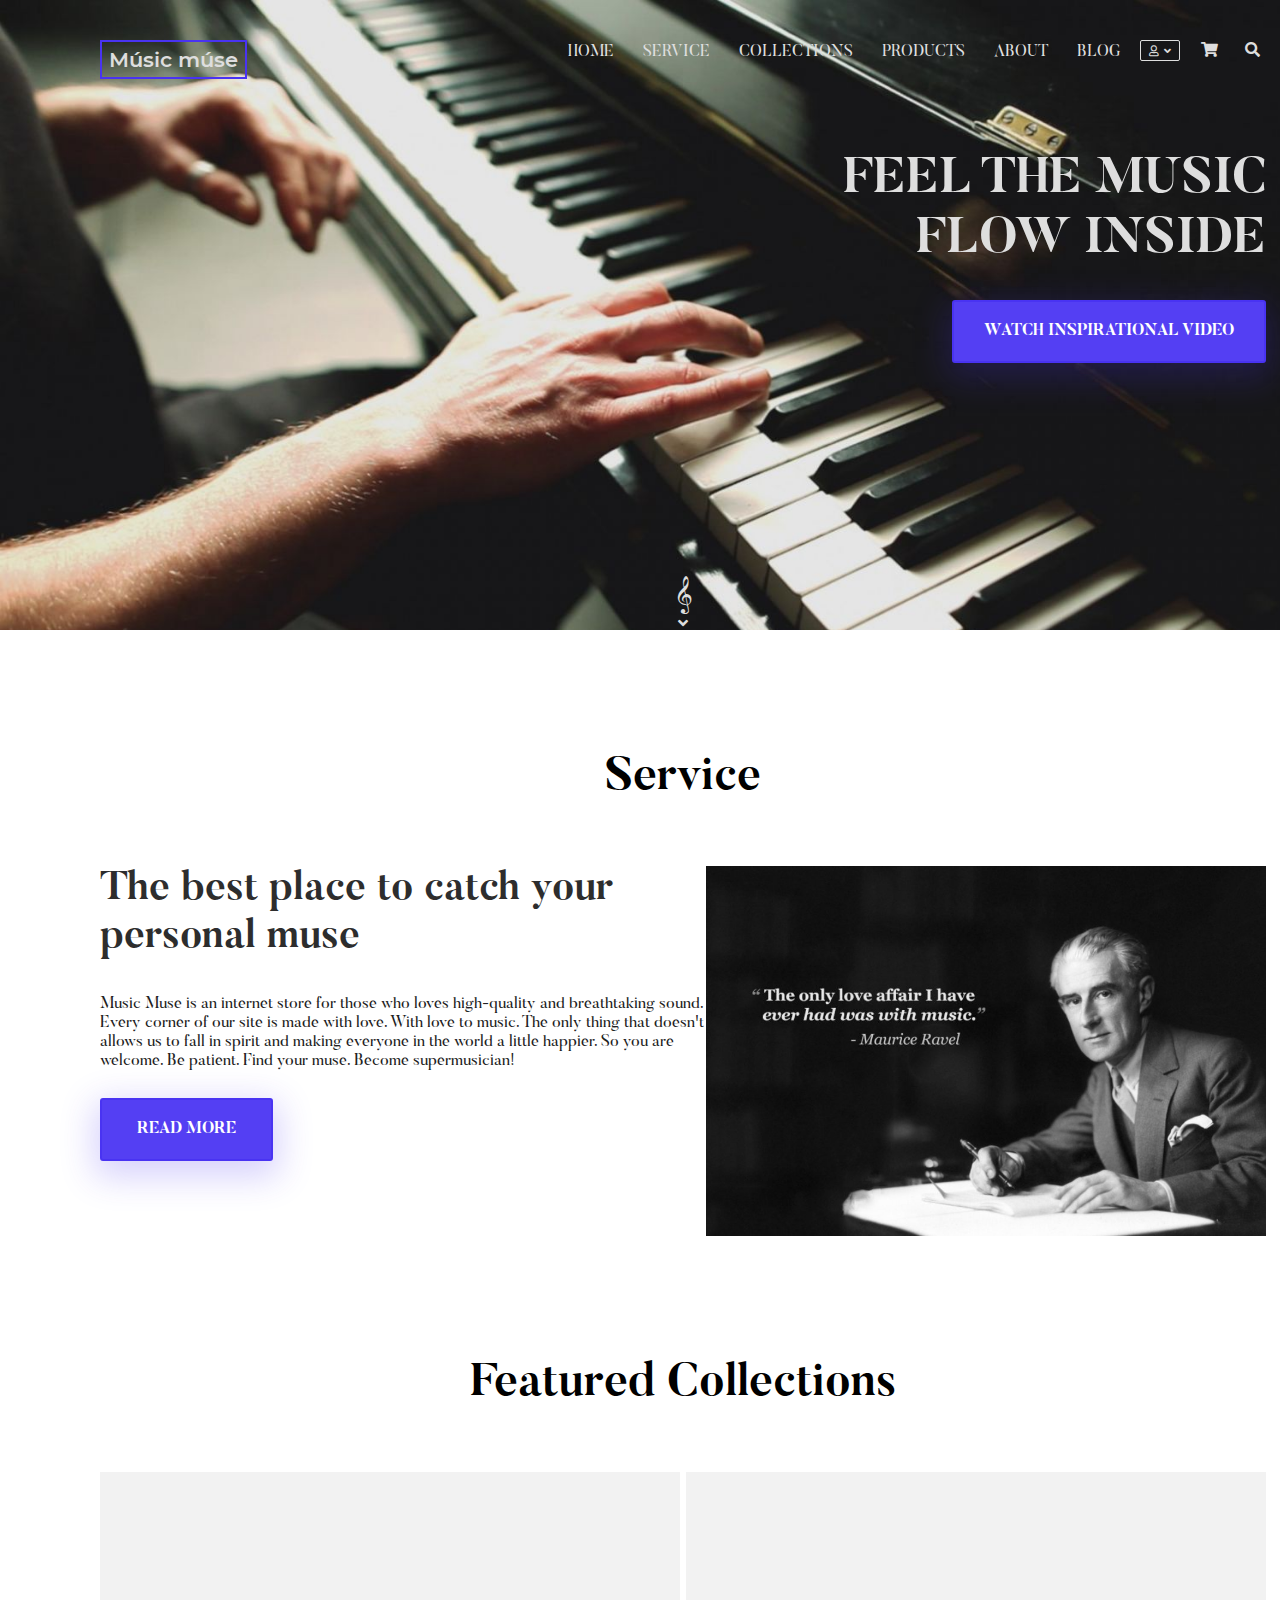
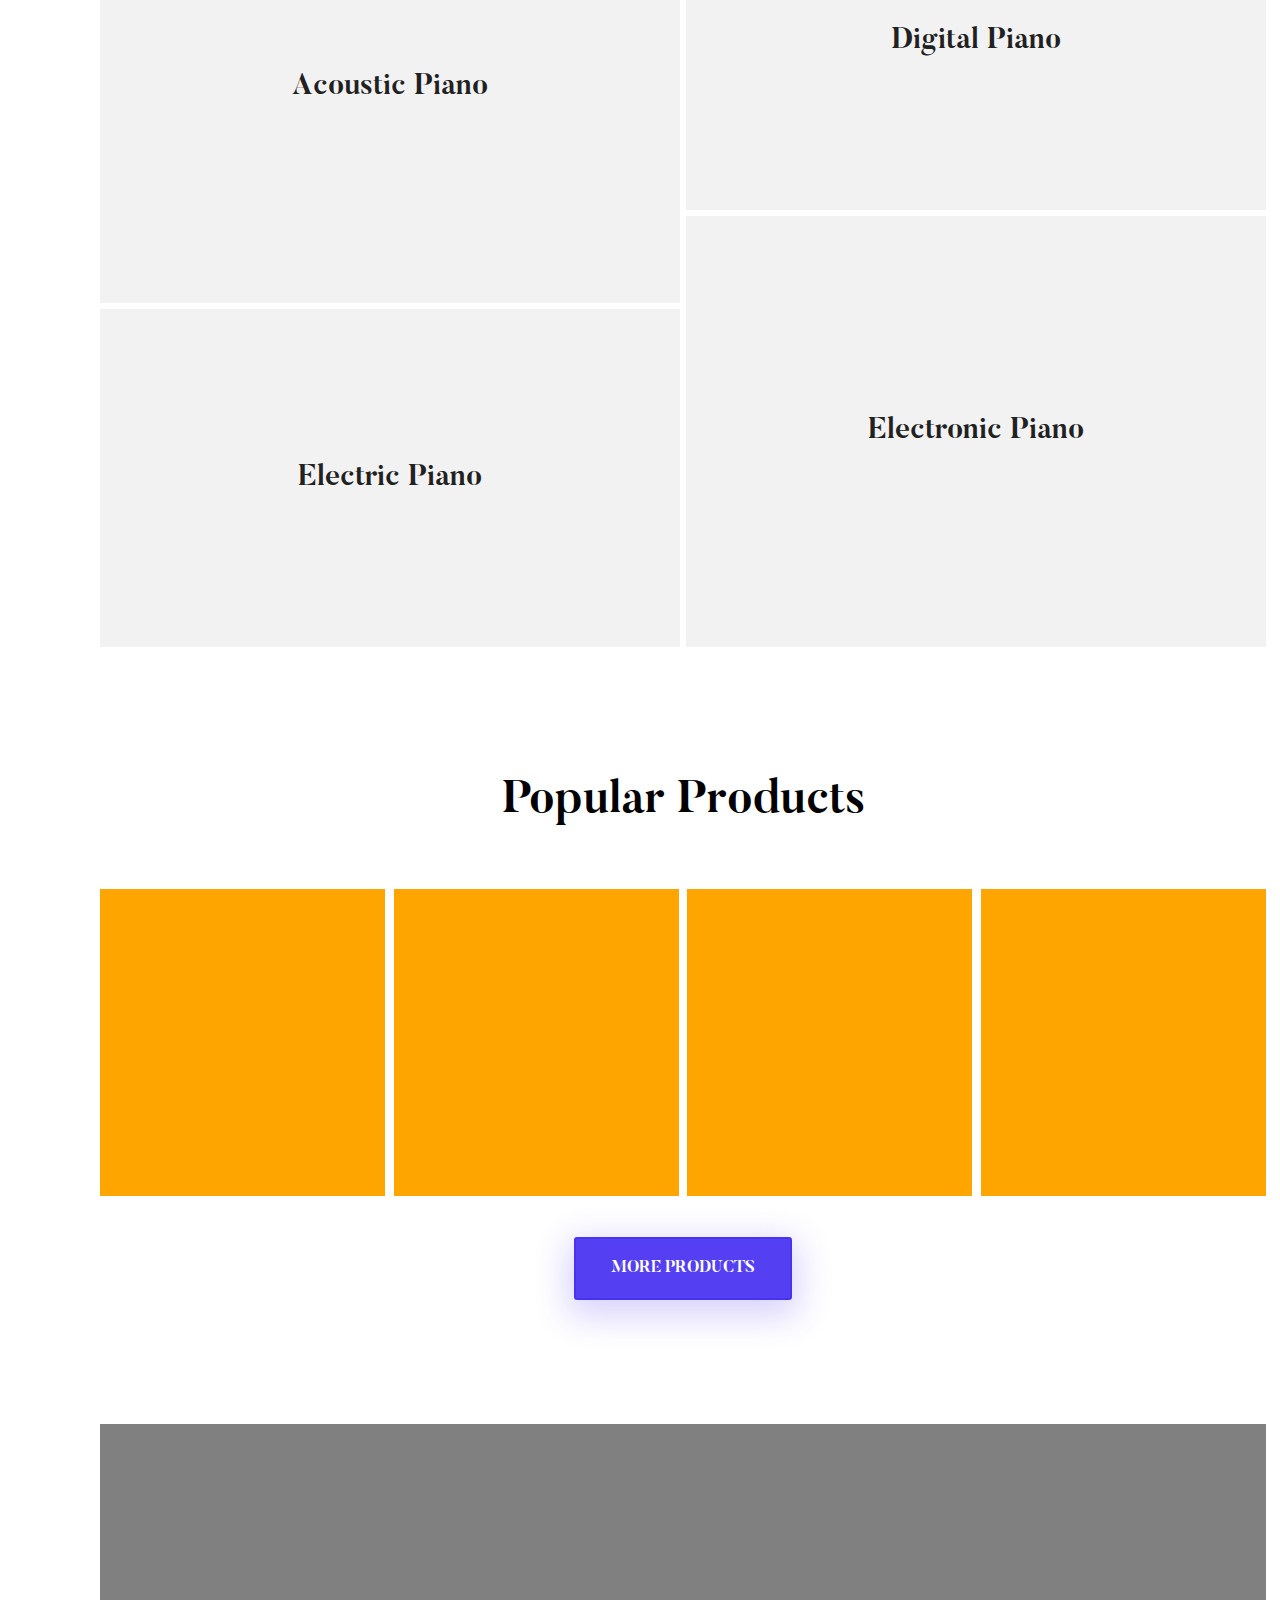
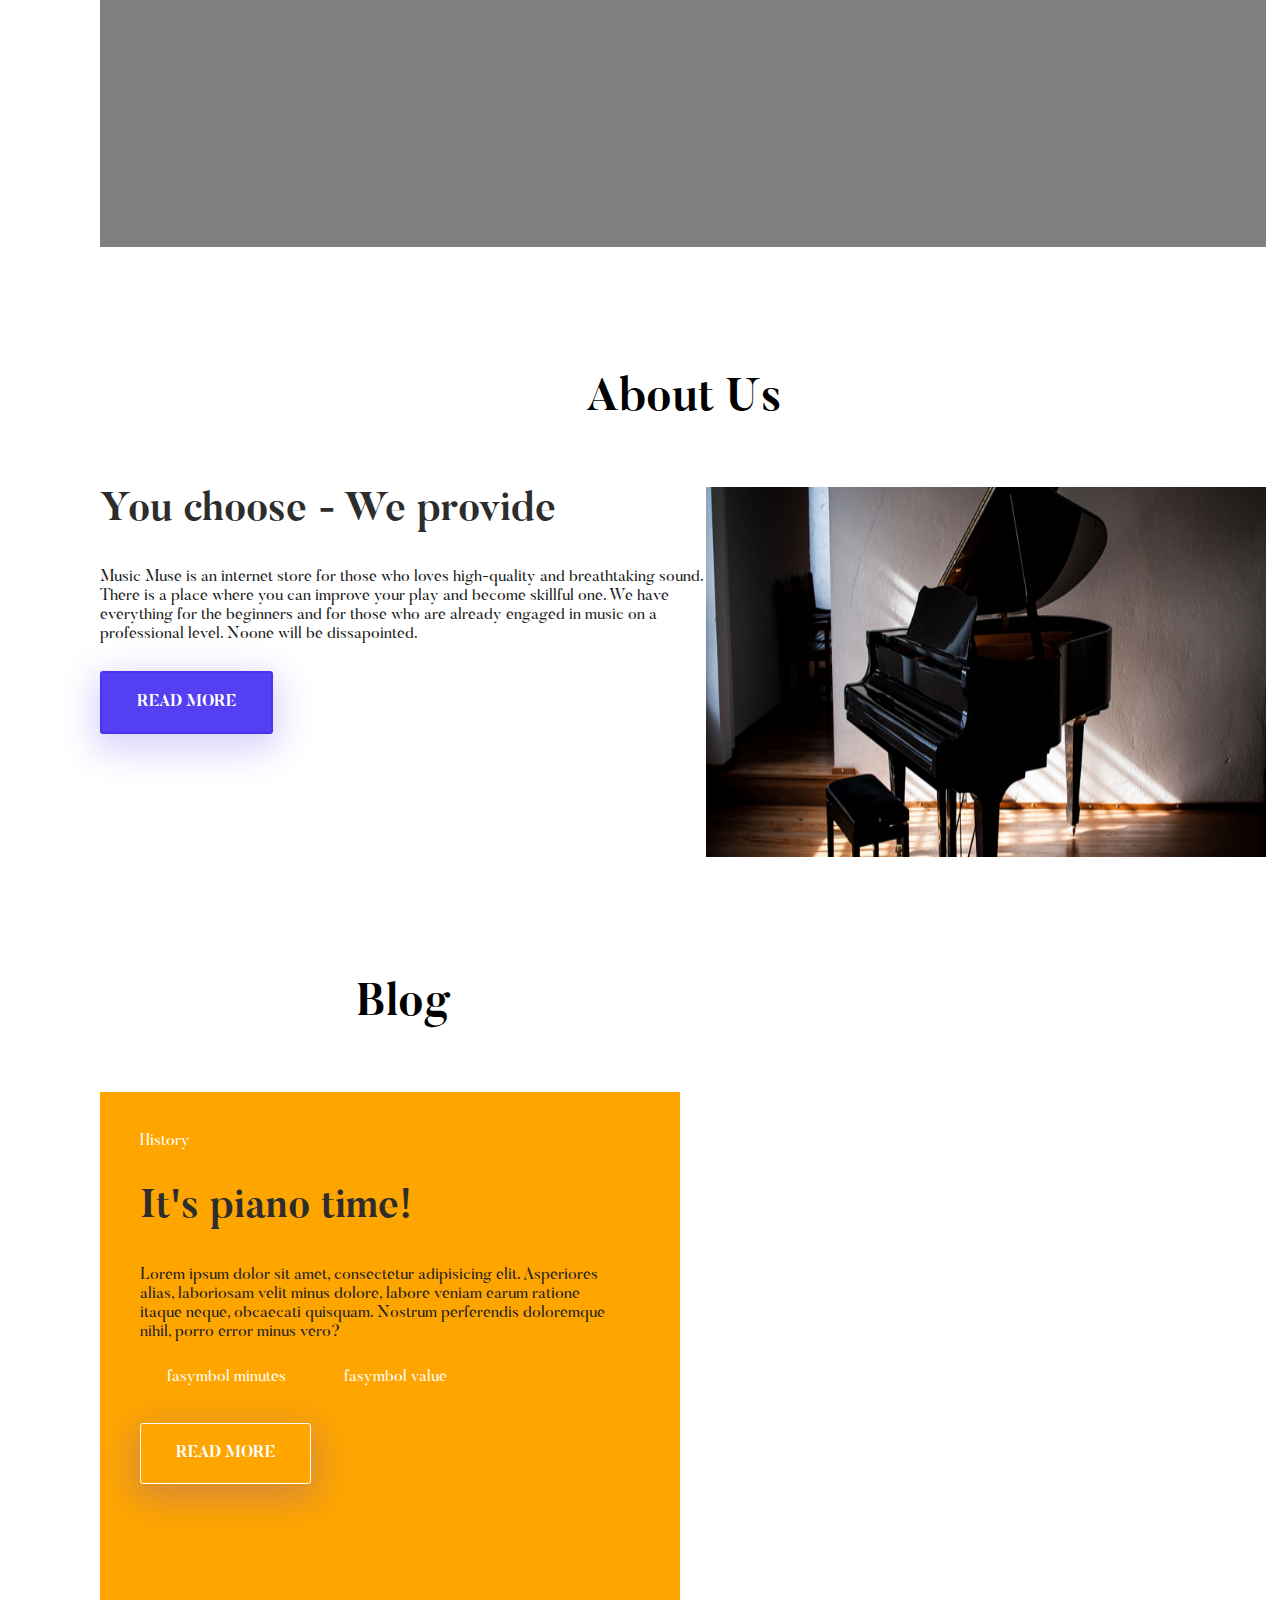
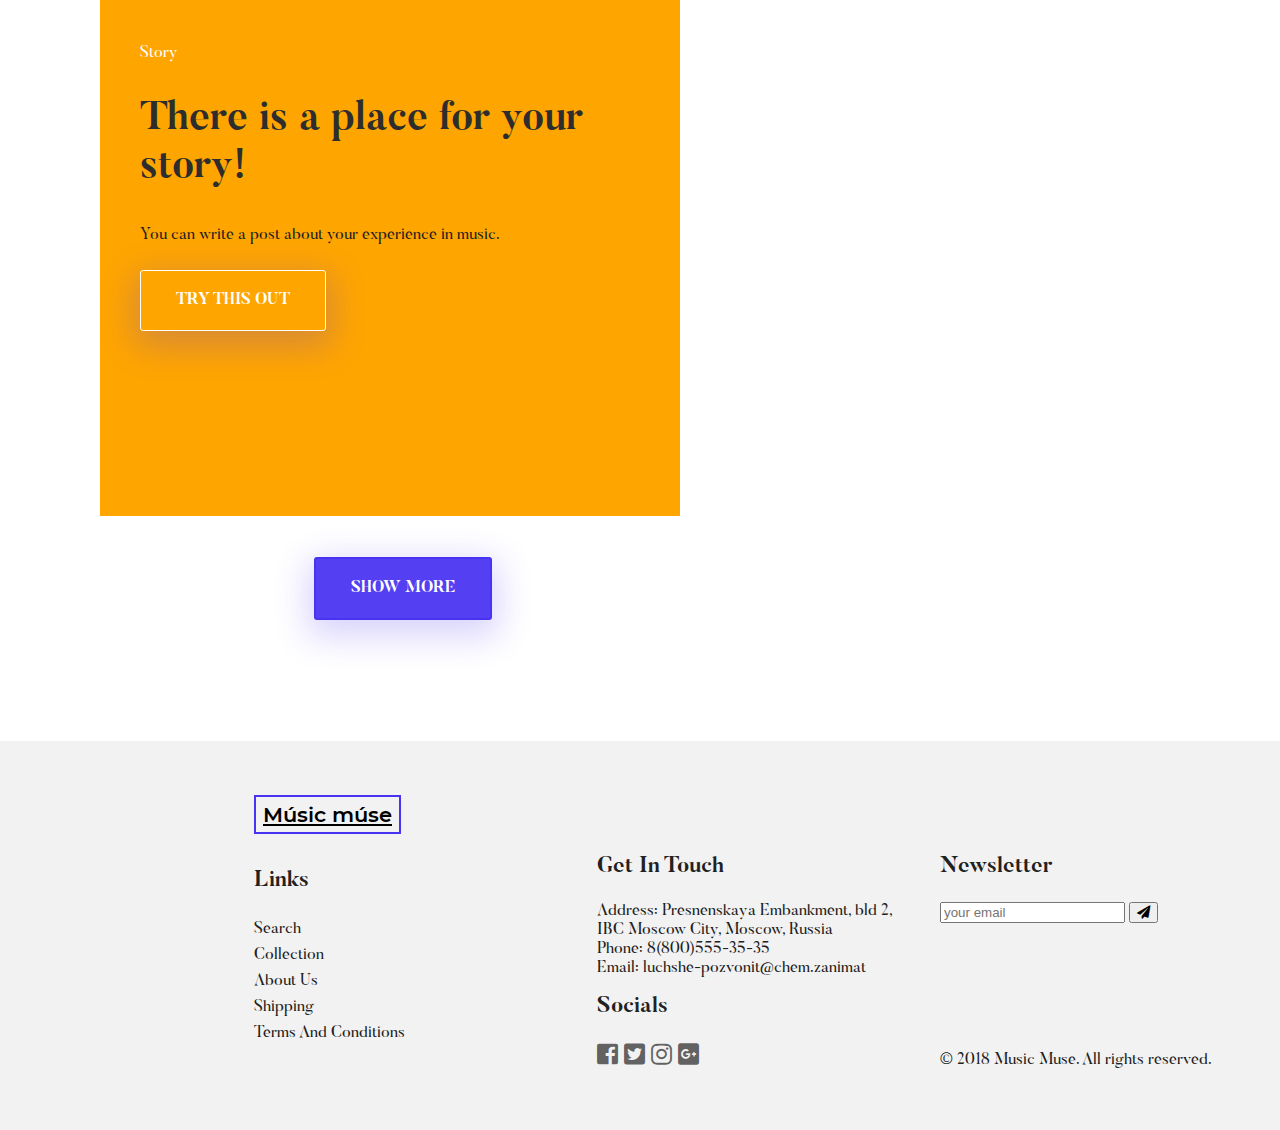
==== index.html @ bb7ff318 "Header styling complete" ====
<!DOCTYPE html>
<html lang="en-us">

<head>
  <meta charset="UTF-8">
  <link href="styles/fontawesome-all.css" rel="stylesheet">
  <link href="styles/style.css" rel="stylesheet">
  <title>Music Muse - The best place to improve your sounds</title>
</head>

<body>
  <div class="container">
    <header class="main-header">
      <div class="main-header__top">
        <a class="logo" href="#">M&#250;sic&nbsp;m&#250;se</a>
        <div class="top-menu">
          <nav class="header-nav">
            <ul class="header-nav-list">
              <li class="header-nav-list__item">
                <a class="item-link" href="#">
                  <span class="header-nav-items_hover">Ho</span><span class="header-nav-items_hover">me</span>
                </a>
              </li>
              <li class="header-nav-list__item">
                <a class="item-link" href="#service">
                  <span class="header-nav-items_hover">Se</span><span>rvi</span><span class="header-nav-items_hover">ce</span>
                </a>
              </li>
              <li class="header-nav-list__item">
                <a class="item-link" href="#featured">
                  <span class="header-nav-items_hover">Co</span><span>llectio</span><span class="header-nav-items_hover">ns</span>
                </a>
              </li>
              <li class="header-nav-list__item">
                <a class="item-link" href="#popular">
                  <span class="header-nav-items_hover">Pr</span><span>oduc</span><span class="header-nav-items_hover">ts</span>
                </a>
              </li>
              <li class="header-nav-list__item">
                <a class="item-link" href="#about">
                  <span class="header-nav-items_hover">Ab</span><span>o</span><span class="header-nav-items_hover">ut</span>
                </a>
              </li>
              <li class="header-nav-list__item">
                <a class="item-link" href="#blog">
                  <span class="header-nav-items_hover">Bl</span><span class="header-nav-items_hover">og</span>
                </a>
              </li>
            </ul>
          </nav>
          <button class="top-menu__account button">
            <i class="far fa-user"></i>
            <i class="fas fa-angle-down"></i>
          </button>
          <button class="top-menu__basket button">
            <i class="fas fa-shopping-cart"></i>
          </button>
          <button class="top-menu__search button">
            <i class="fas fa-search"></i>
          </button>
        </div>
      </div>
      <div class="main-header__slider">
        <!--slide #1-->
        <p class="slider__msg">Feel the music flow inside</p>
        <a class="slider__button" href="#video">Watch inspirational video</a>
<!--
        <img src="pictures/slider1.jpg" alt="" height="" width="">
        <a href="#video"></a>
-->
        <!--slide #2-->
<!--
        <h1>Find personal muse</h1>
        <img src="pictures/slider2.jpg" alt="" height="" width="">
        <a href="#featured"></a>
-->
        <!--slide #3-->
<!--
        <h1>Look through history</h1>
        <img src="pictures/slider3.jpg" alt="" height="" width="">
        <a href="#"></a>
-->
      </div>
      <div class="main-header__bottom">
        <button class="link-to-bottom button">
          <span class="link-to-bottom__clef">&#x1d11e;</span>
          <i class="fas fa-angle-down"></i>
        </button>
      </div>
    </header>
    <main class="content">
      <section id="service">
        <h1 class="sec-title">Service</h1>
        <section class="service__info">
          <img src="pictures/service.jpg" alt="Maurice-Ravel" height="370" width="560">
          <h2 class="sec-title2">The best place to catch your personal muse</h2>
          <p class="sec-text">Music Muse is an internet store for those who loves high-quality and breathtaking sound. Every corner of our site is made with love. With love to music. The only thing that doesn't allows us to fall in spirit and making everyone in the world a little happier. So you are welcome. Be patient. Find your muse. Become supermusician!</p>
          <button class="button-content">Read more</button>
        </section>
      </section>
      <section id="featured">
        <h1 class="sec-title">Featured Collections</h1>
        <section class="featured_big">
          <h2 class="sec-title3">Acoustic Piano</h2>
          <a href="#" class="button-content collection">View gallery</a>
        </section>
        <section class="featured_small">
          <h2 class="sec-title3">Digital Piano</h2>
          <a href="#" class="button-content collection">View gallery</a>
        </section>
        <section class="featured_small">
          <h2 class="sec-title3">Electric Piano</h2>
          <a href="#" class="button-content collection">View gallery</a>
        </section>
        <section class="featured_big">
          <h2 class="sec-title3">Electronic Piano</h2>
          <a href="#" class="button-content collection">View gallery</a>
        </section>
      </section>
      <section id="popular">
        <h1 class="sec-title">Popular Products</h1>
        <section class="popular__product">
          <h2 class="sec-title4">Product name</h2>
          <span class="product__price">$ Price</span>
          <button class="like">
            <i class="far fa-heart"></i>
          </button>
          <button class="shop">
            <i class="fas fa-cart-plus"></i>
          </button>
        </section>
        <section class="popular__product">
          <h2 class="sec-title4">Product name</h2>
          <span class="product__price">$ Price</span>
          <button class="like">
            <i class="far fa-heart"></i>
          </button>
          <button class="shop">
            <i class="fas fa-cart-plus"></i>
          </button>
        </section>
        <section class="popular__product">
          <h2 class="sec-title4">Product name</h2>
          <span class="product__price">$ Price</span>
          <button class="like">
            <i class="far fa-heart"></i>
          </button>
          <button class="shop">
            <i class="fas fa-cart-plus"></i>
          </button>
        </section>
        <section class="popular__product">
          <h2 class="sec-title4">Product name</h2>
          <span class="product__price">$ Price</span>
          <button class="like">
            <i class="far fa-heart"></i>
          </button>
          <button class="shop">
            <i class="fas fa-cart-plus"></i>
          </button>
        </section>
        <button class="button-content button_center">More products</button>
      </section>
      <video id="video"></video>
      <section id="about">
        <h1 class="sec-title">About Us</h1>
        <article class="about__info">
          <img src="pictures/about.jpg" alt="piano" height="370" width="560">
          <h2 class="sec-title2">You choose - We provide</h2>
          <p class="sec-text">Music Muse is an internet store for those who loves high-quality and breathtaking sound. There is a place where you can improve your play and become skillful one. We have everything for the beginners and for those who are already engaged in music on a professional level. Noone will be dissapointed.</p>
          <button class="button-content">Read more</button>
        </article>
      </section>
      <section id="blog">
        <h1 class="sec-title">Blog</h1>
        <article class="blog__post">
          <header class="post__header">
            <span class="post-type">History</span>
          </header>
          <h2 class="sec-title2">It's piano time!</h2>
          <p class="sec-text">Lorem ipsum dolor sit amet, consectetur adipisicing elit. Asperiores alias, laboriosam velit minus dolore, labore veniam earum ratione itaque neque, obcaecati quisquam. Nostrum perferendis doloremque nihil, porro error minus vero?</p>
          <footer class="post__footer">
            <span class="time">FAsymbol minutes</span>
            <span class="comments">FAsymbol value</span>
            <button class="button-content button_post">Read more</button>
          </footer>
        </article>
        <article class="blog__post">
          <header class="post__header">
            <span class="post-type">Story</span>
          </header>
          <h2 class="sec-title2">There is a place for your story!</h2>
          <p class="sec-text">You can write a post about your experience in music.</p>
          <footer class="post__footer">
            <button class="button-content button_post">Try this out</button>
          </footer>
        </article>
        <a href="#" class="button-content button_center">Show more</a>
      </section>
    </main>
    <footer class="footer">
      <div class="footer__col1">

        <div class="logo">
          <a href="#">M&#250;sic m&#250;se</a>
        </div>
        <section class="footer__nav">
          <h3 class="sec-title4">Links</h3>
	        <nav class="nav">
	          <ul>
	            <li><a href="#">Search</a></li>
	            <li><a href="#">Collection</a></li>
	            <li><a href="#">About Us</a></li>
	            <li><a href="#">Shipping</a></li>
	            <li><a href="#">Terms and Conditions</a></li>
	          </ul>
	        </nav>
        </section>
      </div>
      <div class="footer__col2">
        <section class="contact-info">
          <h3 class="sec-title4">Get in touch</h3>
          <ul>
              <li>Address: Presnenskaya Embankment, bld 2, IBC Moscow City, Moscow, Russia</li>
              <li>Phone: 8(800)555-35-35</li>
              <li>Email: <a href="mailto:example@gmail.ru">luchshe-pozvonit@chem.zanimat</a></li>
          </ul>
        </section>
        <section class="socials">
          <h3 class="sec-title4">Socials</h3>
          <i class="fab fa-facebook-square"></i>
          <i class="fab fa-twitter-square"></i>
          <i class="fab fa-instagram"></i>
          <i class="fab fa-google-plus-square"></i>
        </section>
      </div>
      <div class="footer__col3">
        <section class="subscription">
          <h3 class="sec-title4">Newsletter</h3>
          <div class="subscription__form">
            <form action="post">
              <input type="email" placeholder="your email" required>
              <button type="submit"><i class="fas fa-paper-plane"></i></button>
            </form>
          </div>
        </section>
        <div class="copyright">
          <p>&copy; 2018 Music Muse. All rights reserved.</p>
        </div>
      </div>
      <div class="button-nav">
        <i class="fas fa-angle-up"></i>
        <span class="button-nav__clef">&#x1d11e;</span>
      </div>
    </footer>
  </div>
</body>

</html>
---- styles/style.css ----
@font-face {
  font-family: "Montserrat";
  src: url("../fonts/Montserrat-SemiBold.ttf");
}
@font-face {
  font-family: "Butler-Regular";
  src: url("../fonts/Butler_Regular.otf");
}
@font-face {
  font-family: "Butler-Bold";
  font-weight: bold;
  src: url("../fonts/Butler_Bold.otf");
}
body {
  margin: 0;
}
.container {
  width: 1366px;
  margin: 0 auto;
}
.logo {
  display: inline-block;
  padding: 5px 7px;
  font: 21px "Montserrat", sans-serif;
  text-decoration: none;
  color: #dedede;
  border: 2px solid #4933f2;
}
.button {
  border: none;
  background: none;
  outline: none;
  cursor: pointer;
}
.main-header__top {
  position: absolute;
  z-index: 2;
  display: flex;
  justify-content: space-between;
  align-items: flex-start;
  width: 1166px;
  padding: 40px 100px 0;
}
.main-header__slider {
  position: relative;
  z-index: 1;
  top: 0px;
  width: 1366px;
  height: 630px;
  text-align: center;
  background: #000000 url(../pictures/slider1.jpg) no-repeat center 0 / cover;
}
.main-header__bottom {
  position: absolute;
  z-index: 2;
  top: 577px;
  width: 1366px;
}
.top-menu {
  display: flex;
  justify-content: center;
  align-items: flex-start;
  margin-top: 25px 100px 0 0;
}
.top-menu__account {
  display: flex;
  flex-direction: row;
  justify-content: space-between;
  align-items: center;
  width: 40px;
  margin-left: 19px;
  padding: 4px 8px;
  border: 1px solid #dedede;
  -ms-border-radius: 2px;
  -moz-border-radius: 2px;
  -o-border-radius: 2px;
  -webkit-border-radius: 2px;
  border-radius: 2px;
}
.top-menu__account i:first-child {
  font-size: 11px;
  color: #dedede;
}
.top-menu__account i:last-child {
  font-size: 11px;
  color: #dedede;
}
.top-menu__basket,
.top-menu__search {
  margin-left: 15px;
  font-size: 15px;
  color: #dedede;
}
.header-nav-list {
  display: flex;
  justify-content: flex-start;
  align-items: flex-start;
  margin: 2px 0 0 0;
  padding-left: 0;
}
.header-nav-list__item {
  padding-left: 29px;
  list-style-type: none;
}
.item-link {
  font: 16px "Butler-Regular", serif;
  color: #dedede;
  text-transform: uppercase;
  text-decoration: none;
}
.item-link:hover .header-nav-items_hover:first-child {
  border-top: 2px solid #4933f2;
}
.item-link:hover .header-nav-items_hover:last-child {
  border-bottom: 2px solid #4933f2;
}
.slider__msg {
  position: absolute;
  top: 150px;
  right: 100px;
  width: 477px;
  margin: 0;
  font-family: "Butler-Bold", serif;
  font-size: 50px;
  color: #dedede;
  text-transform: uppercase;
  text-align: right;
}
.slider__button {
  position: absolute;
  top: 300px;
  right: 100px;
  z-index: 2;
  padding: 20px 30px;
  font: 16px "Butler-Bold", serif;
  color: #dedede;
  text-transform: uppercase;
  text-decoration: none;
  color: #ffffff;
  background-color: #543ff3;
  border: 2px solid #4933f2;
  -ms-border-radius: 3px;
  -moz-border-radius: 3px;
  -o-border-radius: 3px;
  -webkit-border-radius: 3px;
  border-radius: 3px;
  -ms-box-shadow: 0px 10px 34px 6px rgba(73, 51, 242, 0.22);
  -moz-box-shadow: 0px 10px 34px 6px rgba(73, 51, 242, 0.22);
  -o-box-shadow: 0px 10px 34px 6px rgba(73, 51, 242, 0.22);
  -webkit-box-shadow: 0px 10px 34px 6px rgba(73, 51, 242, 0.22);
  box-shadow: 0px 10px 34px 6px rgba(73, 51, 242, 0.22);
}
.link-to-bottom {
  display: flex;
  flex-direction: column;
  align-items: center;
  width: 35px;
  margin: 0 auto;
  color: #dedede;
}
.link-to-bottom__clef {
  margin-bottom: 5px;
  font-size: 32px;
  line-height: 1;
}
.link-to-bottom i {
  font-size: 16px;
}
.content {
  width: 1166px;
  margin: 0 auto;
}
.sec-title {
  width: 100%;
  font-family: "Butler-Bold", serif;
  font-size: 46px;
  color: #000000;
  text-transform: capitalize;
  text-align: center;
  clear: both;
  margin: 121px 0 60px;
}
.sec-title2 {
  width: 100%;
  font-family: "Butler-Bold", serif;
  font-size: 40px;
  color: #2d2d2d;
  text-align: left;
}
.sec-title3 {
  font-family: "Butler-Bold", serif;
  font-size: 29px;
  color: #212121;
  text-transform: capitalize;
}
.sec-title4 {
  font-family: "Butler-Bold", serif;
  font-size: 22px;
  color: #212121;
  text-transform: none;
}
.sec-text {
  font-family: "Butler-Regular", serif;
  font-size: 16px;
  color: #212121;
  text-transform: none;
}
.service__info {
  width: 100%;
}
.service__info img {
  float: right;
}
.button-content {
  display: inline-block;
  cursor: pointer;
  background-color: #543ff3;
  border: 2px solid #4933f2;
  -ms-border-radius: 3px;
  -moz-border-radius: 3px;
  -o-border-radius: 3px;
  -webkit-border-radius: 3px;
  border-radius: 3px;
  -ms-box-shadow: 0px 10px 34px 6px rgba(73, 51, 242, 0.22);
  -moz-box-shadow: 0px 10px 34px 6px rgba(73, 51, 242, 0.22);
  -o-box-shadow: 0px 10px 34px 6px rgba(73, 51, 242, 0.22);
  -webkit-box-shadow: 0px 10px 34px 6px rgba(73, 51, 242, 0.22);
  box-shadow: 0px 10px 34px 6px rgba(73, 51, 242, 0.22);
  font-family: "Butler-Bold", serif;
  font-size: 16px;
  color: #ffffff;
  text-transform: uppercase;
  text-decoration: none;
  padding: 20px 35px;
  margin: 11px 0 68px;
}
#featured {
  clear: both;
  display: flex;
  justify-content: space-between;
  align-items: flex-start;
  flex-wrap: wrap;
  align-content: flex-start;
}
.featured_big {
  display: flex;
  flex-direction: column;
  justify-content: center;
  align-items: center;
  width: 580px;
  height: 431px;
  background-color: #f2f2f2;
  margin-bottom: 6px;
}
.featured_big:hover {
  justify-content: flex-start;
  align-items: flex-start;
}
.featured_big:hover .sec-title3 {
  margin: 162px 0 20px 62px;
}
.featured_big:hover .collection {
  display: block;
  margin-left: 62px;
}
.featured_big:last-child {
  margin-top: -93px;
}
.featured_small {
  display: flex;
  flex-direction: column;
  justify-content: center;
  align-items: center;
  width: 580px;
  height: 338px;
  background-color: #f2f2f2;
  margin-bottom: 6px;
}
.featured_small:hover {
  justify-content: flex-start;
  align-items: flex-start;
}
.featured_small:hover .sec-title3 {
  margin: 111px 0 20px 62px;
}
.featured_small:hover .collection {
  display: block;
  margin-left: 62px;
}
.collection {
  background-color: #ffffff;
  color: #000000;
  border-color: #ffffff;
  padding: 20px 30px;
  display: none;
}
#popular {
  display: flex;
  justify-content: space-between;
  align-items: flex-start;
  flex-wrap: wrap;
  align-content: flex-start;
}
.popular__product {
  display: flex;
  justify-content: flex-start;
  flex-wrap: wrap;
  align-content: flex-start;
  width: 255px;
  height: 211px;
  padding: 96px 0 0 30px;
  background-color: orange;
}
.popular__product .sec-title4 {
  display: none;
}
.popular__product:hover {
  -ms-box-shadow: 0px 10px 16px 0px rgba(0, 0, 0, 0.1);
  -moz-box-shadow: 0px 10px 16px 0px rgba(0, 0, 0, 0.1);
  -o-box-shadow: 0px 10px 16px 0px rgba(0, 0, 0, 0.1);
  -webkit-box-shadow: 0px 10px 16px 0px rgba(0, 0, 0, 0.1);
  box-shadow: 0px 10px 16px 0px rgba(0, 0, 0, 0.1);
  background-color: #ffffff;
}
.popular__product:hover .sec-title4,
.popular__product:hover .product__price,
.popular__product:hover .like,
.popular__product:hover .shop {
  display: inline-block;
}
.product__price {
  display: none;
  width: 100%;
  font-family: "Butler-Regular", serif;
  font-size: 22px;
  color: rgba(33, 33, 33, 0.8);
}
.like,
.shop {
  display: none;
  padding: 8px 20px;
  border: 1px solid rgba(0, 0, 0, 0.6);
  cursor: pointer;
  font-size: 16px;
  color: rgba(0, 0, 0, 0.6);
  background-color: #ffffff;
}
.like {
  -ms-border-top-left-radius: 3px;
  -moz-border-top-left-radius: 3px;
  -o-border-top-left-radius: 3px;
  -webkit-border-top-left-radius: 3px;
  border-top-left-radius: 3px;
  -ms-border-bottom-left-radius: 3px;
  -moz-border-bottom-left-radius: 3px;
  -o-border-bottom-left-radius: 3px;
  -webkit-border-bottom-left-radius: 3px;
  border-bottom-left-radius: 3px;
}
.shop {
  -ms-border-top-right-radius: 3px;
  -moz-border-top-right-radius: 3px;
  -o-border-top-right-radius: 3px;
  -webkit-border-top-right-radius: 3px;
  border-top-right-radius: 3px;
  -ms-border-bottom-right-radius: 3px;
  -moz-border-bottom-right-radius: 3px;
  -o-border-bottom-right-radius: 3px;
  -webkit-border-bottom-right-radius: 3px;
  border-bottom-right-radius: 3px;
}
.button_center {
  margin: 41px auto 0;
}
#video {
  width: 100%;
  height: 423px;
  background-color: gray;
  margin-top: 124px;
}
.about__info img {
  float: right;
}
.about__info button {
  margin-bottom: 122px;
}
#blog {
  display: flex;
  justify-content: space-between;
  flex-wrap: wrap;
  align-content: flex-start;
}
.blog__post {
  width: 480px;
  height: 512px;
  padding: 0 60px 0 40px;
  background-color: orange;
}
.post-type {
  display: inline-block;
  font-family: "Butler-Regular", serif;
  font-size: 16px;
  color: #ffffff;
  text-transform: none;
  margin-top: 40px;
}
.post__footer {
  margin-top: 25px;
}
.time,
.comments {
  display: inline-block;
  font-family: "Butler-Regular", serif;
  font-size: 16px;
  color: #ffffff;
  text-transform: lowercase;
  margin: 0 27px 25px;
}
.button_post {
  display: block;
  border: 1px solid #ffffff;
  background: none;
}
.footer {
  display: flex;
  justify-content: space-between;
  align-items: flex-start;
  margin-top: 121px;
  padding: 47px 60px 0 254px;
  background-color: #f2f2f2;
}
.footer .sec-title4 {
  text-transform: capitalize;
  margin-top: 0;
}
.footer__col1,
.footer__col2,
.footer__col3 {
  width: 300px;
  margin-bottom: 60px;
}
.footer__col2,
.footer__col3 {
  margin-top: 66px;
}
.footer .nav ul {
  padding-left: 0;
}
.footer .nav ul li {
  list-style-type: none;
}
.footer .nav ul li a {
  font-family: "Butler-Regular", serif;
  font-size: 16px;
  color: #212121;
  line-height: 1.625;
  text-transform: capitalize;
  text-decoration: none;
}
.footer .logo {
  margin: 7px 0 34px 0;
}
.footer .logo a {
  color: #000000;
}
.footer .contact-info ul {
  padding-left: 0;
}
.footer .contact-info ul li {
  list-style-type: none;
  font-family: "Butler-Regular", serif;
  font-size: 16px;
  color: #212121;
  text-transform: none;
}
.footer .contact-info ul li a {
  font-family: "Butler-Regular", serif;
  font-size: 16px;
  color: #212121;
  text-transform: none;
  text-decoration: none;
}
.footer .socials {
  font-size: 24px;
  color: rgba(0, 0, 0, 0.6);
}
.footer .subscription__form {
  margin-bottom: 128px;
}
.footer .copyright {
  font-family: "Butler-Regular", serif;
  font-size: 16px;
  color: #212121;
  text-transform: none;
}
.footer .copyright p {
  margin: 0;
}
.footer .button-nav {
  margin: 0;
  align-self: center;
  color: rgba(33, 33, 33, 0.6);
}
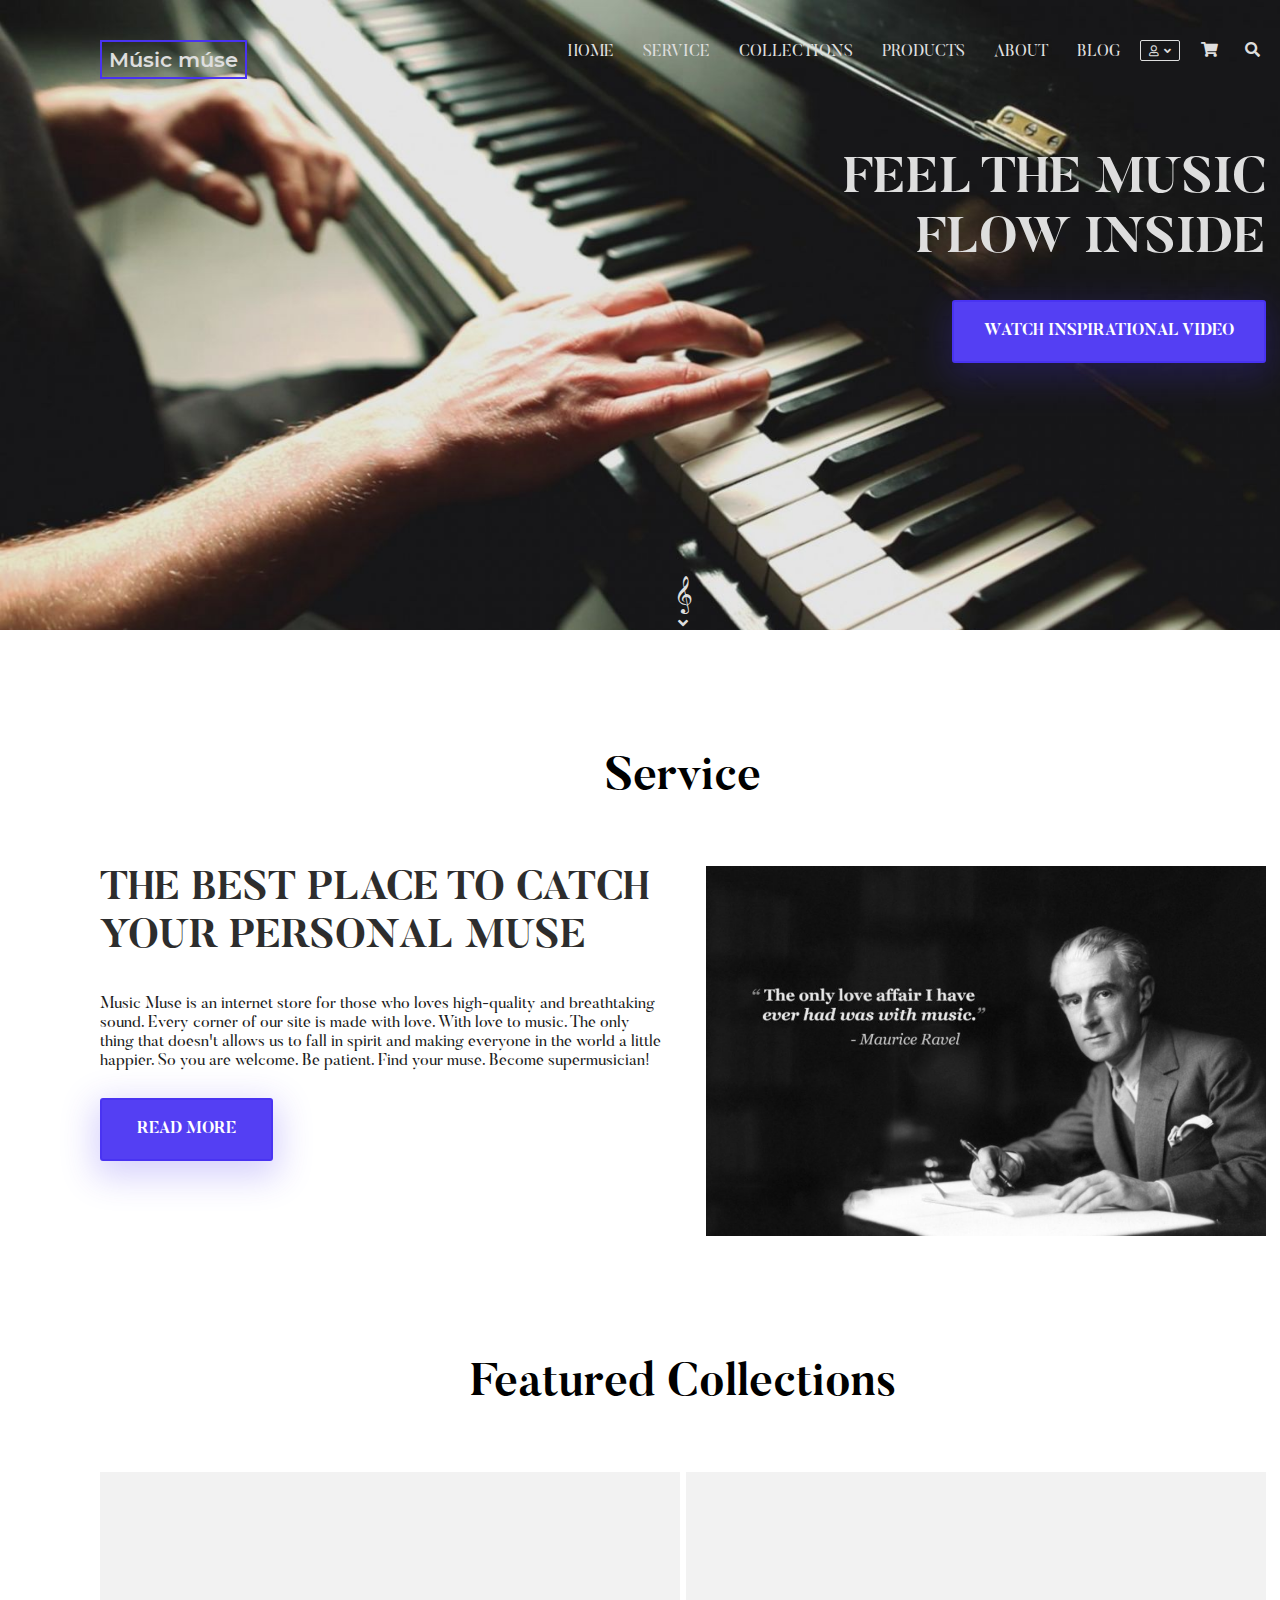
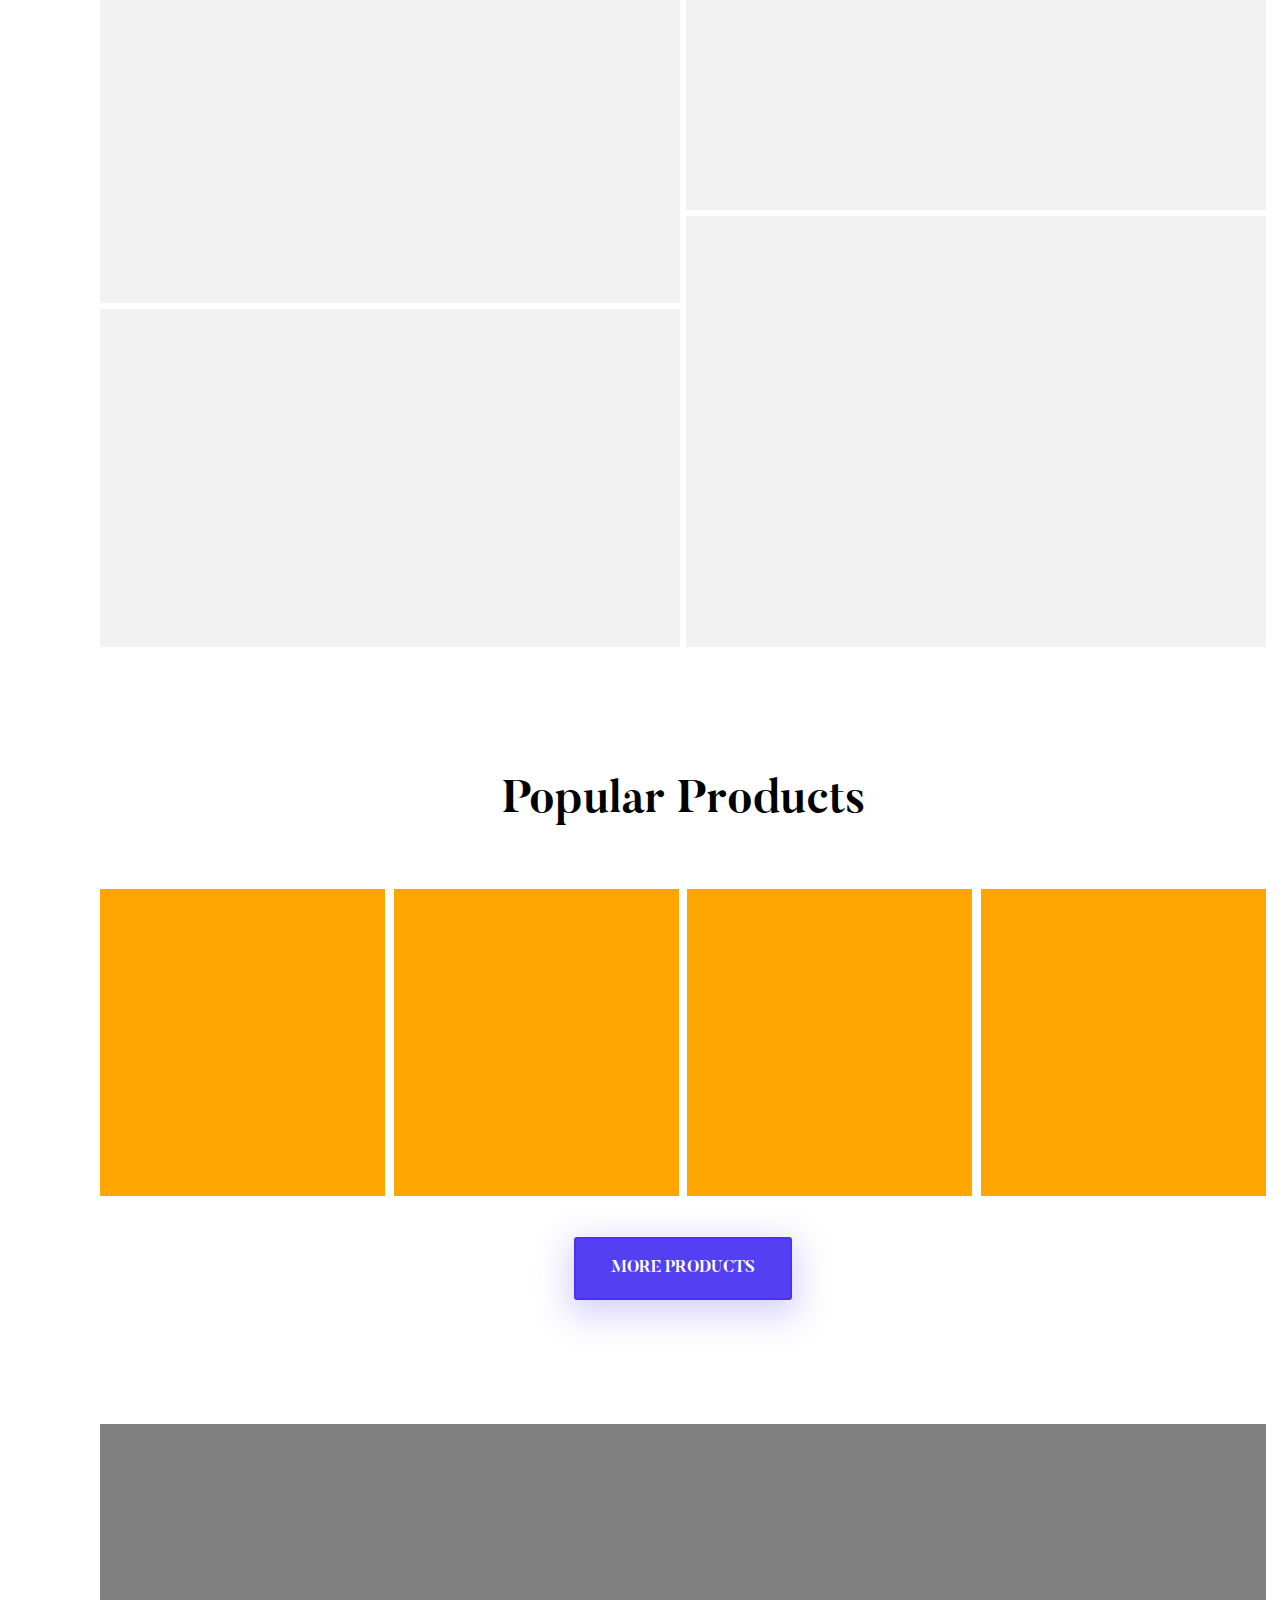
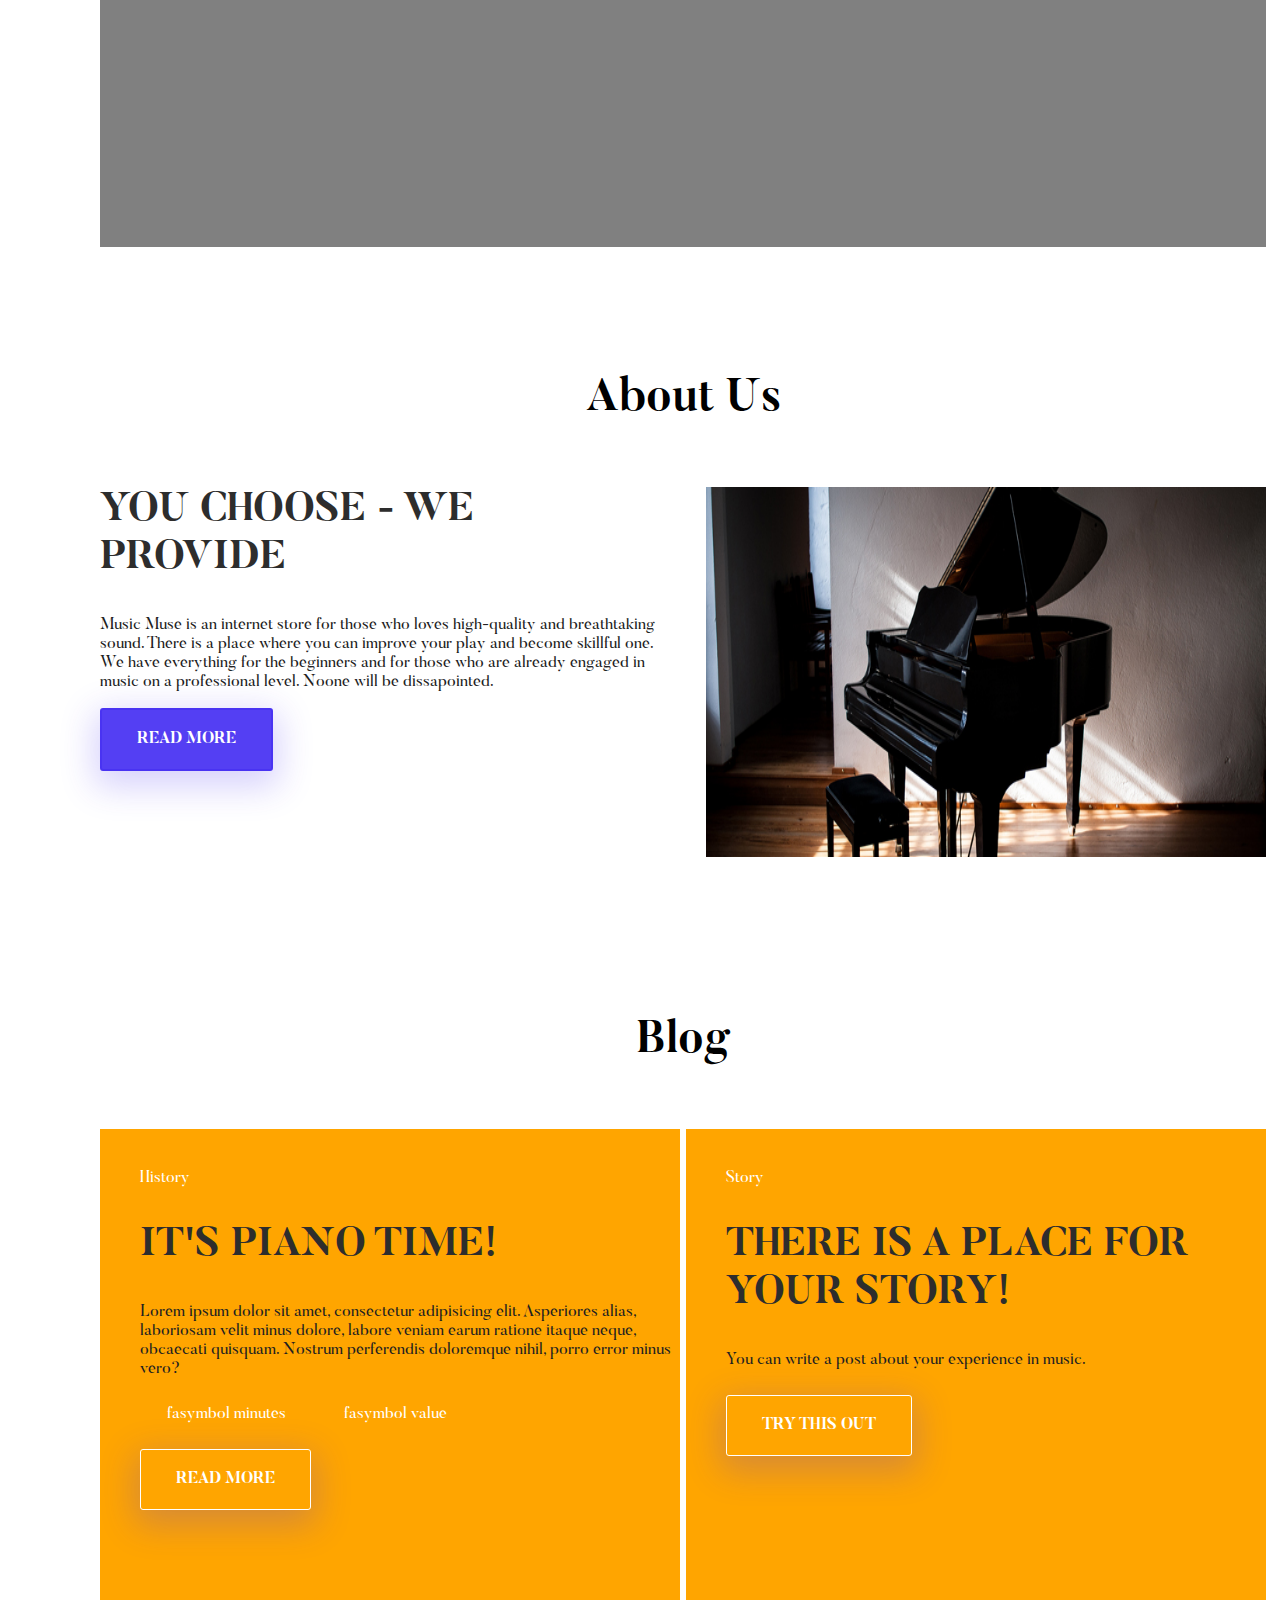
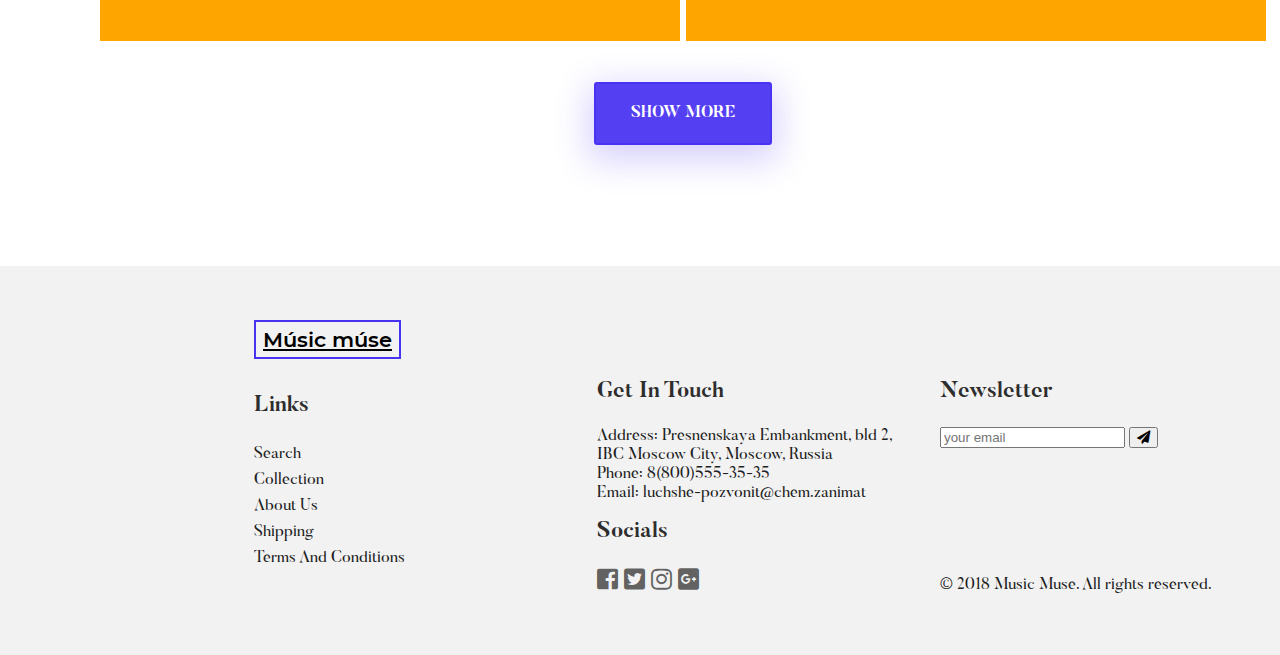
==== commit 43304ff4: "Started styling main content" ====
--- a/index.html
+++ b/index.html
@@ -91,30 +91,30 @@
     <main class="content">
       <section id="service">
         <h1 class="sec-title">Service</h1>
-        <section class="service__info">
-          <img src="pictures/service.jpg" alt="Maurice-Ravel" height="370" width="560">
+        <section class="service">
+          <img class ="sec-pic" src="pictures/service.jpg" alt="Maurice-Ravel" height="370" width="560">
           <h2 class="sec-title2">The best place to catch your personal muse</h2>
           <p class="sec-text">Music Muse is an internet store for those who loves high-quality and breathtaking sound. Every corner of our site is made with love. With love to music. The only thing that doesn't allows us to fall in spirit and making everyone in the world a little happier. So you are welcome. Be patient. Find your muse. Become supermusician!</p>
-          <button class="button-content">Read more</button>
+          <button class="button-content sec-button_margin">Read more</button>
         </section>
       </section>
       <section id="featured">
         <h1 class="sec-title">Featured Collections</h1>
-        <section class="featured_big">
-          <h2 class="sec-title3">Acoustic Piano</h2>
-          <a href="#" class="button-content collection">View gallery</a>
-        </section>
-        <section class="featured_small">
-          <h2 class="sec-title3">Digital Piano</h2>
-          <a href="#" class="button-content collection">View gallery</a>
-        </section>
-        <section class="featured_small">
-          <h2 class="sec-title3">Electric Piano</h2>
-          <a href="#" class="button-content collection">View gallery</a>
-        </section>
-        <section class="featured_big">
-          <h2 class="sec-title3">Electronic Piano</h2>
-          <a href="#" class="button-content collection">View gallery</a>
+        <section class="feat-collection_big">
+          <h2 class="sec-title3 feat-title_display">Acoustic Piano</h2>
+          <a href="#" class="button-content feat-button_display">View gallery</a>
+        </section>
+        <section class="feat-collection_small">
+          <h2 class="sec-title3 feat-title_display">Electric Piano</h2>
+          <a href="#" class="button-content feat-button_display">View gallery</a>
+        </section>
+        <section class="feat-collection_small">
+          <h2 class="sec-title3 feat-title_display">Electronic Piano</h2>
+          <a href="#" class="button-content feat-button_display">View gallery</a>
+        </section>
+        <section class="feat-collection_big">
+          <h2 class="sec-title3 feat-title_display">Digital Piano</h2>
+          <a href="#" class="button-content feat-button_display">View gallery</a>
         </section>
       </section>
       <section id="popular">
--- a/styles/style.css
+++ b/styles/style.css
@@ -170,50 +170,51 @@
   width: 1166px;
   margin: 0 auto;
 }
+.sec-pic {
+  float: right;
+}
 .sec-title {
   width: 100%;
-  font-family: "Butler-Bold", serif;
-  font-size: 46px;
+  clear: both;
+  margin: 121px 0 60px;
+  font: 46px "Butler-Bold", serif;
   color: #000000;
   text-transform: capitalize;
   text-align: center;
-  clear: both;
-  margin: 121px 0 60px;
 }
 .sec-title2 {
-  width: 100%;
-  font-family: "Butler-Bold", serif;
-  font-size: 40px;
+  width: 563px;
+  font: 40px "Butler-Bold", serif;
   color: #2d2d2d;
+  text-transform: uppercase;
   text-align: left;
 }
 .sec-title3 {
-  font-family: "Butler-Bold", serif;
-  font-size: 29px;
-  color: #212121;
+  font: 29px "Butler-Bold", serif;
+  color: #2d2d2d;
   text-transform: capitalize;
 }
 .sec-title4 {
-  font-family: "Butler-Bold", serif;
-  font-size: 22px;
+  font: 22px "Butler-Bold", serif;
+  color: #2d2d2d;
+  text-transform: none;
+}
+.sec-text {
+  width: 563px;
+  font: 16px "Butler-Regular", serif;
   color: #212121;
   text-transform: none;
 }
-.sec-text {
-  font-family: "Butler-Regular", serif;
-  font-size: 16px;
-  color: #212121;
-  text-transform: none;
-}
-.service__info {
-  width: 100%;
-}
-.service__info img {
-  float: right;
+.sec-button_margin {
+  margin: 11px 0 75px;
 }
 .button-content {
   display: inline-block;
-  cursor: pointer;
+  padding: 20px 35px;
+  font: 16px "Butler-Bold", serif;
+  color: #ffffff;
+  text-transform: uppercase;
+  text-decoration: none;
   background-color: #543ff3;
   border: 2px solid #4933f2;
   -ms-border-radius: 3px;
@@ -226,55 +227,63 @@
   -o-box-shadow: 0px 10px 34px 6px rgba(73, 51, 242, 0.22);
   -webkit-box-shadow: 0px 10px 34px 6px rgba(73, 51, 242, 0.22);
   box-shadow: 0px 10px 34px 6px rgba(73, 51, 242, 0.22);
-  font-family: "Butler-Bold", serif;
-  font-size: 16px;
-  color: #ffffff;
-  text-transform: uppercase;
-  text-decoration: none;
-  padding: 20px 35px;
-  margin: 11px 0 68px;
+  cursor: pointer;
 }
 #featured {
-  clear: both;
   display: flex;
   justify-content: space-between;
   align-items: flex-start;
   flex-wrap: wrap;
   align-content: flex-start;
-}
-.featured_big {
-  display: flex;
-  flex-direction: column;
-  justify-content: center;
-  align-items: center;
+  clear: both;
+}
+.feat-title_display {
+  display: none;
+}
+.feat-button_display {
+  display: none;
+}
+.feat-collection_big {
   width: 580px;
   height: 431px;
+  margin-bottom: 6px;
   background-color: #f2f2f2;
-  margin-bottom: 6px;
-}
-.featured_big:hover {
+}
+.feat-collection_big:last-child {
+  margin-top: -93px;
+  margin-bottom: 0;
+}
+.feat-collection_big:hover {
   justify-content: flex-start;
   align-items: flex-start;
-}
-.featured_big:hover .sec-title3 {
-  margin: 162px 0 20px 62px;
-}
-.featured_big:hover .collection {
+  width: 518px;
+  height: 249px;
+  padding: 162px 0 20px 62px;
+}
+.feat-collection_big:hover .feat-title_display {
   display: block;
-  margin-left: 62px;
-}
-.featured_big:last-child {
-  margin-top: -93px;
-}
-.featured_small {
-  display: flex;
-  flex-direction: column;
-  justify-content: center;
-  align-items: center;
+}
+.feat-collection_big:hover .feat-button_display {
+  display: inline-block;
+}
+.feat-collection_small {
   width: 580px;
   height: 338px;
+  margin-bottom: 6px;
   background-color: #f2f2f2;
-  margin-bottom: 6px;
+}
+.feat-collection_small:hover {
+  justify-content: flex-start;
+  align-items: flex-start;
+  width: 518px;
+  height: 207px;
+  padding: 111px 0 20px 62px;
+}
+.feat-collection_small:hover .feat-title_display {
+  display: block;
+}
+.feat-collection_small:hover .feat-button_display {
+  display: inline-block;
 }
 .featured_small:hover {
   justify-content: flex-start;
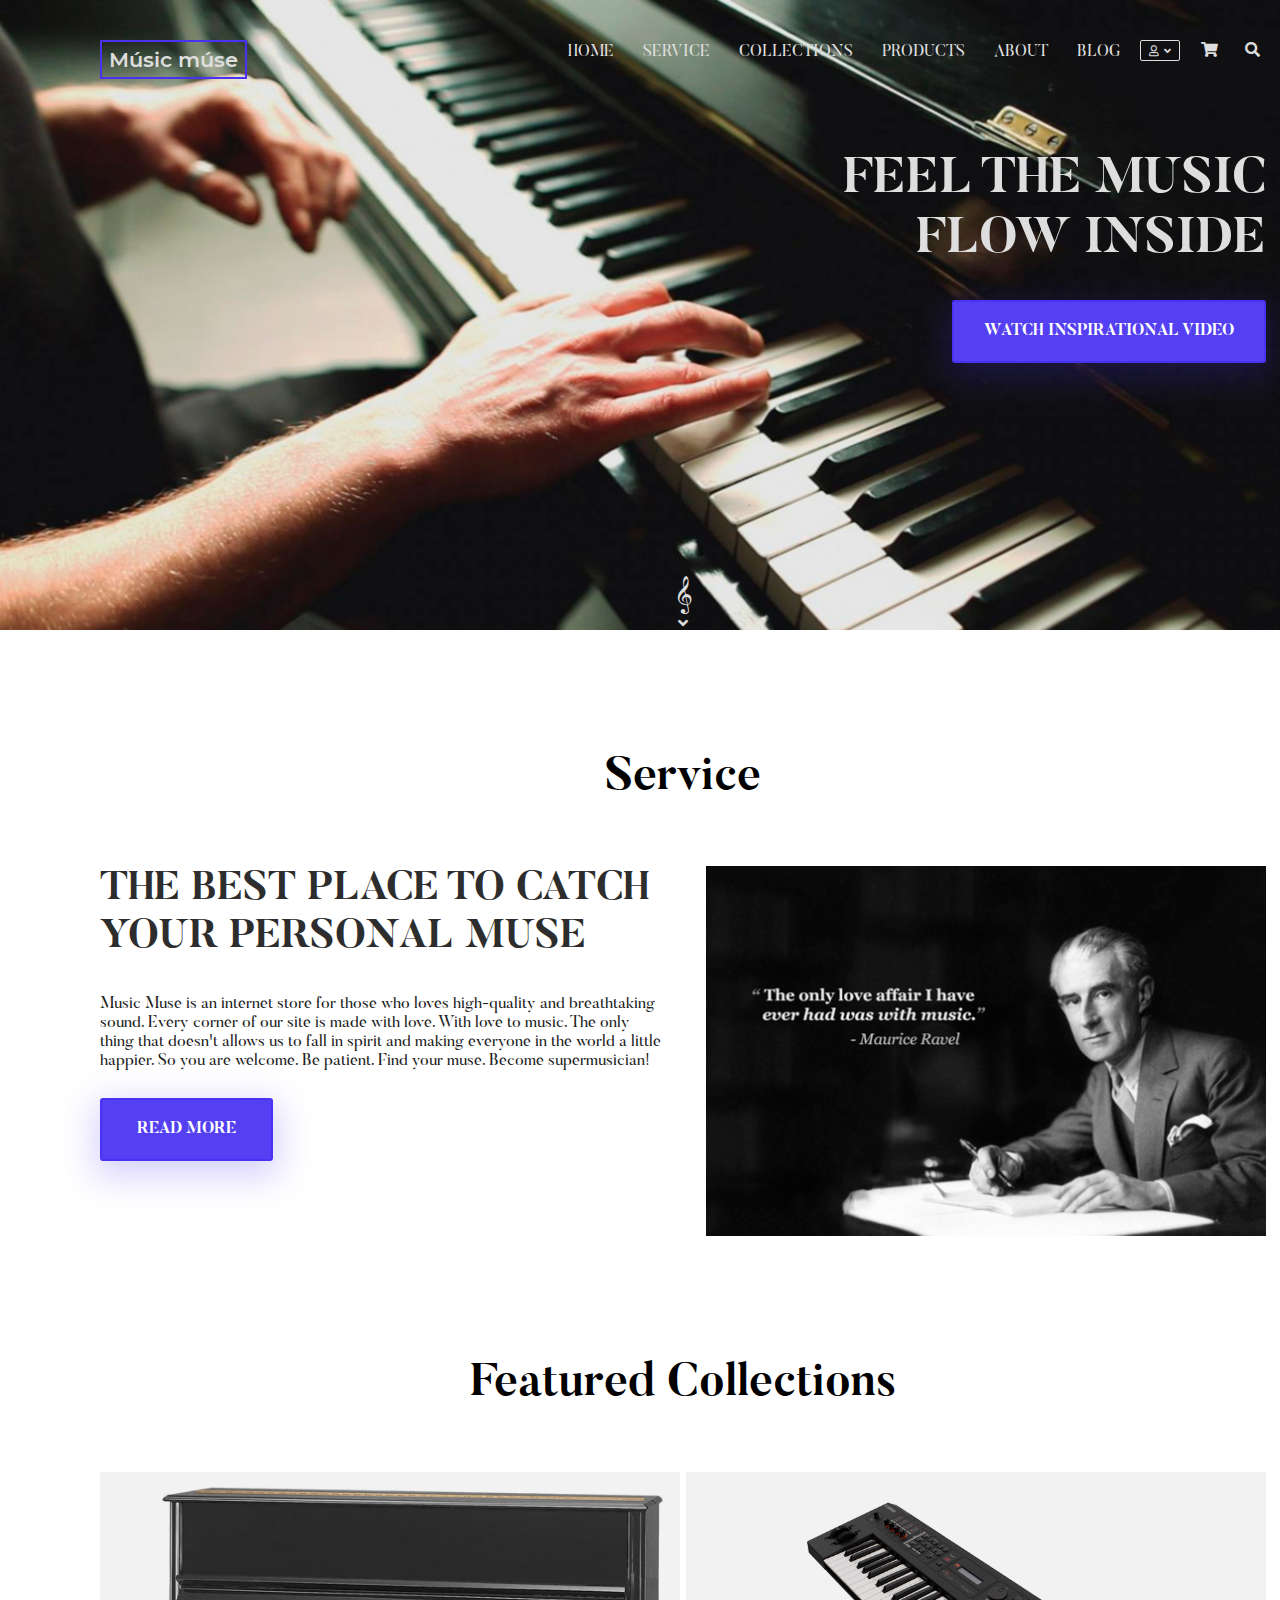
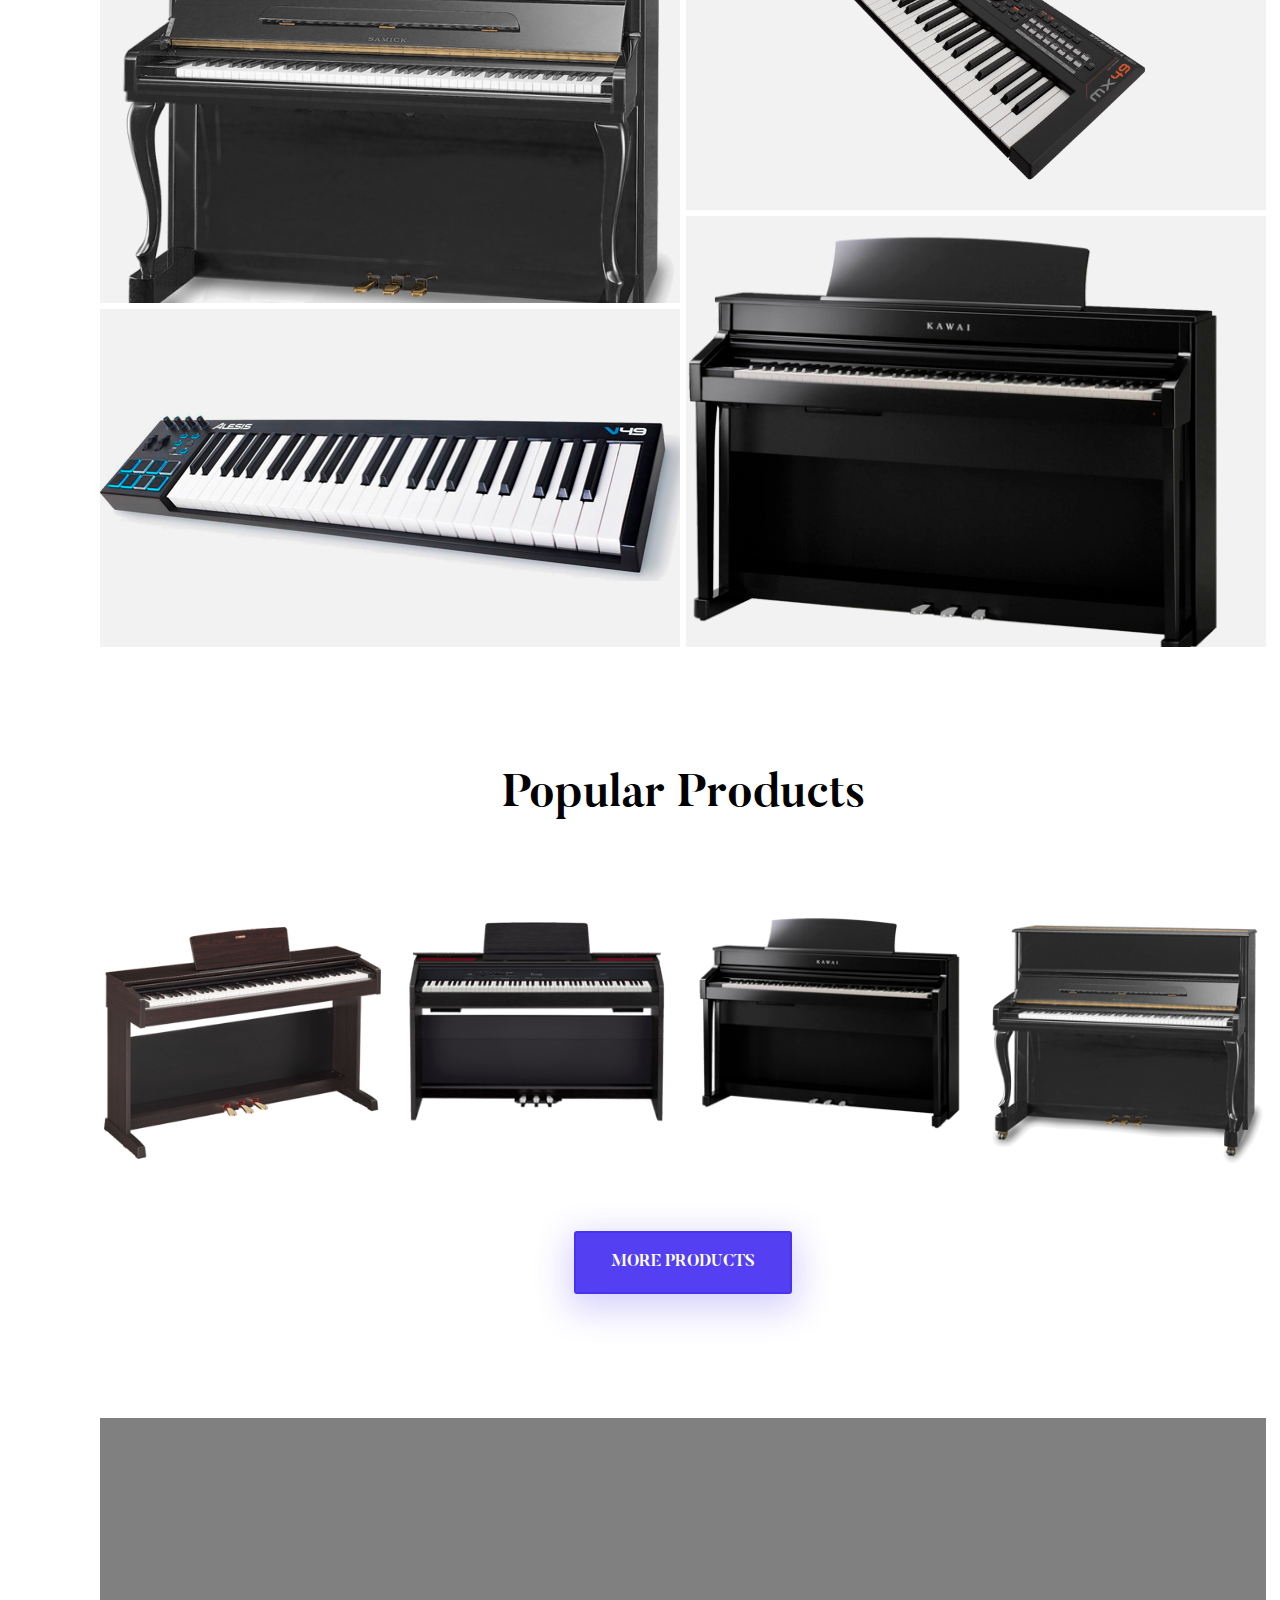
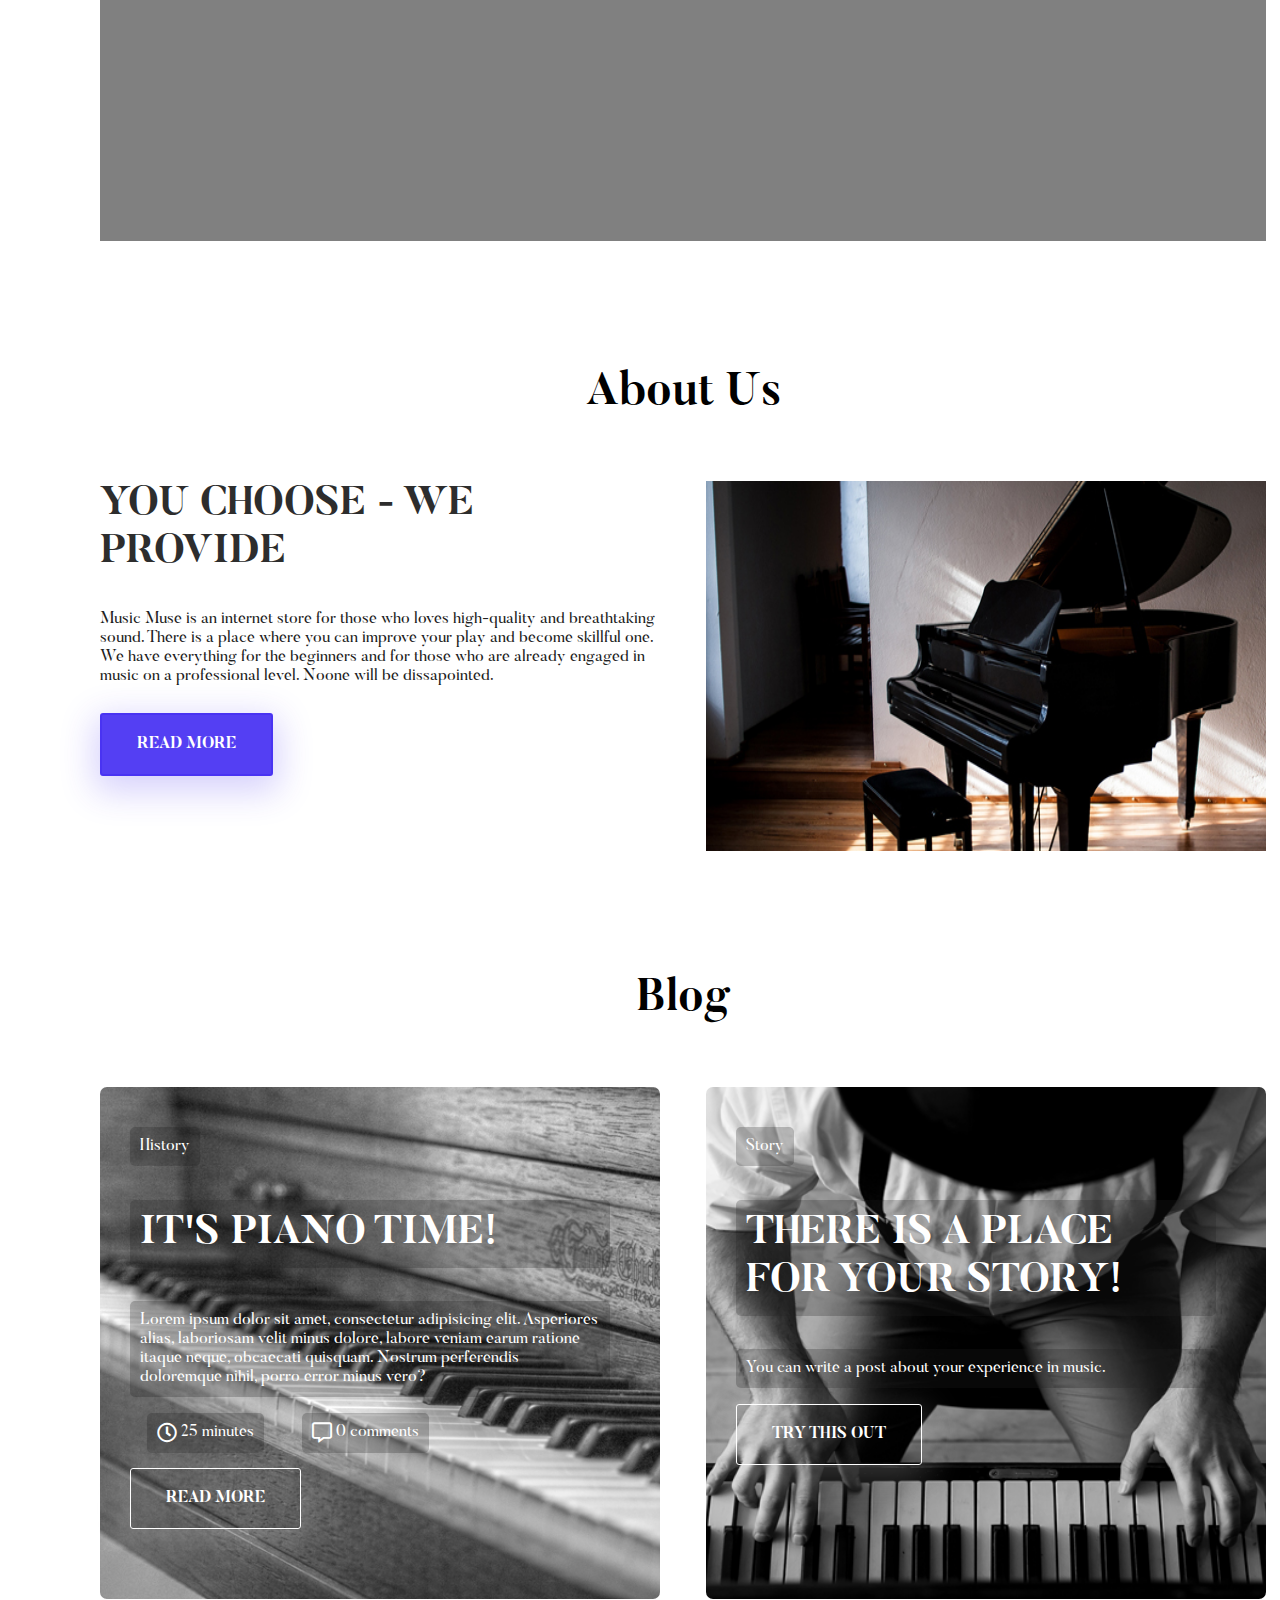
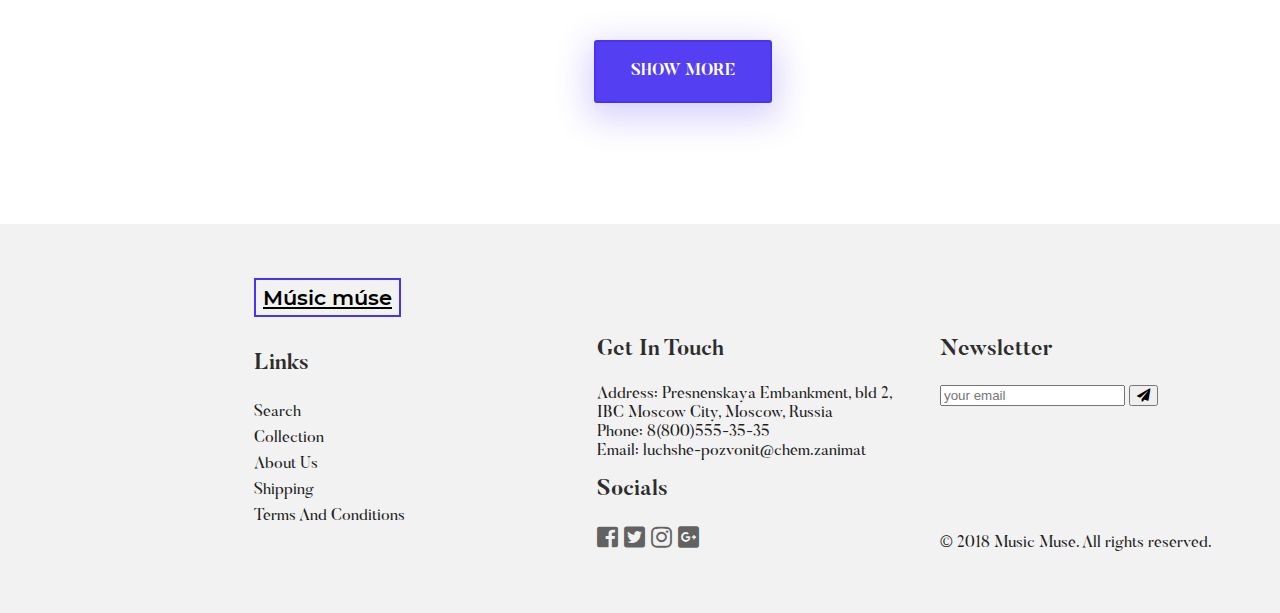
==== commit bedbca9b: "Styling Main content" ====
--- a/index.html
+++ b/index.html
@@ -92,7 +92,7 @@
       <section id="service">
         <h1 class="sec-title">Service</h1>
         <section class="service">
-          <img class ="sec-pic" src="pictures/service.jpg" alt="Maurice-Ravel" height="370" width="560">
+          <img class ="sec-pic" src="pictures/service-min.jpg" alt="Maurice-Ravel" height="370" width="560">
           <h2 class="sec-title2">The best place to catch your personal muse</h2>
           <p class="sec-text">Music Muse is an internet store for those who loves high-quality and breathtaking sound. Every corner of our site is made with love. With love to music. The only thing that doesn't allows us to fall in spirit and making everyone in the world a little happier. So you are welcome. Be patient. Find your muse. Become supermusician!</p>
           <button class="button-content sec-button_margin">Read more</button>
@@ -102,100 +102,104 @@
         <h1 class="sec-title">Featured Collections</h1>
         <section class="feat-collection_big">
           <h2 class="sec-title3 feat-title_display">Acoustic Piano</h2>
-          <a href="#" class="button-content feat-button_display">View gallery</a>
+          <button class="button-content feat-button_display button">View gallery</button>
         </section>
         <section class="feat-collection_small">
-          <h2 class="sec-title3 feat-title_display">Electric Piano</h2>
-          <a href="#" class="button-content feat-button_display">View gallery</a>
+          <h2 class="sec-title3 feat-title_display">Synthesizer</h2>
+          <button class="button-content feat-button_display button">View gallery</button>
         </section>
         <section class="feat-collection_small">
-          <h2 class="sec-title3 feat-title_display">Electronic Piano</h2>
-          <a href="#" class="button-content feat-button_display">View gallery</a>
+          <h2 class="sec-title3 feat-title_display">MIDI-keyboard</h2>
+          <button class="button-content feat-button_display button">View gallery</button>
         </section>
         <section class="feat-collection_big">
           <h2 class="sec-title3 feat-title_display">Digital Piano</h2>
-          <a href="#" class="button-content feat-button_display">View gallery</a>
+          <button class="button-content feat-button_display button">View gallery</button>
         </section>
       </section>
       <section id="popular">
         <h1 class="sec-title">Popular Products</h1>
-        <section class="popular__product">
-          <h2 class="sec-title4">Product name</h2>
-          <span class="product__price">$ Price</span>
-          <button class="like">
-            <i class="far fa-heart"></i>
-          </button>
-          <button class="shop">
-            <i class="fas fa-cart-plus"></i>
-          </button>
-        </section>
-        <section class="popular__product">
-          <h2 class="sec-title4">Product name</h2>
-          <span class="product__price">$ Price</span>
-          <button class="like">
-            <i class="far fa-heart"></i>
-          </button>
-          <button class="shop">
-            <i class="fas fa-cart-plus"></i>
-          </button>
-        </section>
-        <section class="popular__product">
-          <h2 class="sec-title4">Product name</h2>
-          <span class="product__price">$ Price</span>
-          <button class="like">
-            <i class="far fa-heart"></i>
-          </button>
-          <button class="shop">
-            <i class="fas fa-cart-plus"></i>
-          </button>
-        </section>
-        <section class="popular__product">
-          <h2 class="sec-title4">Product name</h2>
-          <span class="product__price">$ Price</span>
-          <button class="like">
-            <i class="far fa-heart"></i>
-          </button>
-          <button class="shop">
-            <i class="fas fa-cart-plus"></i>
-          </button>
-        </section>
-        <button class="button-content button_center">More products</button>
+        <section class="popul-prod">
+          <h2 class="sec-title4 popul-prod-content_display">Yamaha YPD-143R</h2>
+          <span class="popul-prod__price popul-prod-content_display">$ 500</span>
+          <button class="popul-prod__like popul-prod-content_display button">
+            <i class="far fa-heart"></i>
+          </button>
+          <button class="popul-prod__buy popul-prod-content_display button">
+            <i class="fas fa-cart-plus"></i>
+          </button>
+        </section>
+        <section class="popul-prod">
+          <h2 class="sec-title4 popul-prod-content_display">Casio Privia PX-860</h2>
+          <span class="popul-prod__price popul-prod-content_display">$ 1000</span>
+          <button class="popul-prod__like popul-prod-content_display button">
+            <i class="far fa-heart"></i>
+          </button>
+          <button class="popul-prod__buy popul-prod-content_display button">
+            <i class="fas fa-cart-plus"></i>
+          </button>
+        </section>
+        <section class="popul-prod">
+          <h2 class="sec-title4 popul-prod-content_display">Kawai CS8</h2>
+          <span class="popul-prod__price popul-prod-content_display">$ 1500</span>
+          <button class="popul-prod__like popul-prod-content_display button">
+            <i class="far fa-heart"></i>
+          </button>
+          <button class="popul-prod__buy popul-prod-content_display button">
+            <i class="fas fa-cart-plus"></i>
+          </button>
+        </section>
+        <section class="popul-prod">
+          <h2 class="sec-title4 popul-prod-content_display">Samick JS121FD</h2>
+          <span class="popul-prod__price popul-prod-content_display">$ 2000</span>
+          <button class="popul-prod__like popul-prod-content_display button">
+            <i class="far fa-heart"></i>
+          </button>
+          <button class="popul-prod__buy popul-prod-content_display button">
+            <i class="fas fa-cart-plus"></i>
+          </button>
+        </section>
+        <button class="button-content popul-prod-button_position button">More products</button>
       </section>
       <video id="video"></video>
       <section id="about">
         <h1 class="sec-title">About Us</h1>
-        <article class="about__info">
-          <img src="pictures/about.jpg" alt="piano" height="370" width="560">
+        <article class="about">
+          <img class="sec-pic" src="pictures/about-min.jpg" alt="piano" height="370" width="560">
           <h2 class="sec-title2">You choose - We provide</h2>
           <p class="sec-text">Music Muse is an internet store for those who loves high-quality and breathtaking sound. There is a place where you can improve your play and become skillful one. We have everything for the beginners and for those who are already engaged in music on a professional level. Noone will be dissapointed.</p>
-          <button class="button-content">Read more</button>
+          <button class="button-content sec-button_margin">Read more</button>
         </article>
       </section>
       <section id="blog">
         <h1 class="sec-title">Blog</h1>
-        <article class="blog__post">
-          <header class="post__header">
-            <span class="post-type">History</span>
+        <article class="blog-post">
+          <header class="blog-post-header">
+            <span class="blog-post-header__type blog-post_font-style">History</span>
           </header>
-          <h2 class="sec-title2">It's piano time!</h2>
-          <p class="sec-text">Lorem ipsum dolor sit amet, consectetur adipisicing elit. Asperiores alias, laboriosam velit minus dolore, labore veniam earum ratione itaque neque, obcaecati quisquam. Nostrum perferendis doloremque nihil, porro error minus vero?</p>
-          <footer class="post__footer">
-            <span class="time">FAsymbol minutes</span>
-            <span class="comments">FAsymbol value</span>
-            <button class="button-content button_post">Read more</button>
+          <section class="blog-post-content">
+            <h2 class="sec-title2 blog-post_text-width blog-post_font-style">It's piano time!</h2>
+            <p class="sec-text blog-post_text-width blog-post_font-style">Lorem ipsum dolor sit amet, consectetur adipisicing elit. Asperiores alias, laboriosam velit minus dolore, labore veniam earum ratione itaque neque, obcaecati quisquam. Nostrum perferendis doloremque nihil, porro error minus vero?</p>
+          </section>
+          <footer class="blog-post-footer">
+            <span class="blog-post-footer__time blog-post_font-style"><i class="far fa-clock"></i>&nbsp;25&nbsp;minutes</span>
+            <span class="blog-post-footer__comments blog-post_font-style"><i class="far fa-comment-alt"></i>&nbsp;0&nbsp;comments</span>
+            <button class="button-content blog-post-footer__button button">Read more</button>
           </footer>
         </article>
-        <article class="blog__post">
-          <header class="post__header">
-            <span class="post-type">Story</span>
+        <article class="blog-post">
+          <header class="blog-post-header">
+            <span class="blog-post-header__type blog-post_font-style">Story</span>
           </header>
-          <h2 class="sec-title2">There is a place for your story!</h2>
-          <p class="sec-text">You can write a post about your experience in music.</p>
-          <footer class="post__footer">
-            <button class="button-content button_post">Try this out</button>
+          <section class="blog-post-content">
+            <h2 class="sec-title2 blog-post_text-width blog-post_font-style">There is a place for your story!</h2>
+            <p class="sec-text blog-post_text-width blog-post_font-style">You can write a post about your experience in music.</p>
+          </section>
+          <footer class="blog-post-footer">
+            <button class="button-content blog-post-footer__button button">Try this out</button>
           </footer>
         </article>
-        <a href="#" class="button-content button_center">Show more</a>
+        <a href="#" class="button-content blog-button_position button">Show more</a>
       </section>
     </main>
     <footer class="footer">
--- a/styles/style.css
+++ b/styles/style.css
@@ -48,7 +48,7 @@
   width: 1366px;
   height: 630px;
   text-align: center;
-  background: #000000 url(../pictures/slider1.jpg) no-repeat center 0 / cover;
+  background: #000000 url(../pictures/slider1-min.jpg) no-repeat center 0 / cover;
 }
 .main-header__bottom {
   position: absolute;
@@ -227,7 +227,6 @@
   -o-box-shadow: 0px 10px 34px 6px rgba(73, 51, 242, 0.22);
   -webkit-box-shadow: 0px 10px 34px 6px rgba(73, 51, 242, 0.22);
   box-shadow: 0px 10px 34px 6px rgba(73, 51, 242, 0.22);
-  cursor: pointer;
 }
 #featured {
   display: flex;
@@ -235,13 +234,21 @@
   align-items: flex-start;
   flex-wrap: wrap;
   align-content: flex-start;
-  clear: both;
+  clear: right;
 }
 .feat-title_display {
   display: none;
 }
 .feat-button_display {
   display: none;
+  color: #000000;
+  background-color: #ffffff;
+  border-color: #f9f9f9;
+  -ms-box-shadow: 0px 10px 34px 6px rgba(0, 0, 0, 0.22);
+  -moz-box-shadow: 0px 10px 34px 6px rgba(0, 0, 0, 0.22);
+  -o-box-shadow: 0px 10px 34px 6px rgba(0, 0, 0, 0.22);
+  -webkit-box-shadow: 0px 10px 34px 6px rgba(0, 0, 0, 0.22);
+  box-shadow: 0px 10px 34px 6px rgba(0, 0, 0, 0.22);
 }
 .feat-collection_big {
   width: 580px;
@@ -249,9 +256,13 @@
   margin-bottom: 6px;
   background-color: #f2f2f2;
 }
-.feat-collection_big:last-child {
+.feat-collection_big:nth-child(2) {
+  background: #f2f2f2 url(../pictures/feat_collection_acoustic-min.png) no-repeat center 0 / cover;
+}
+.feat-collection_big:nth-child(5) {
   margin-top: -93px;
   margin-bottom: 0;
+  background: #f2f2f2 url(../pictures/feat_collection_digital-min.png) no-repeat center -50px / cover;
 }
 .feat-collection_big:hover {
   justify-content: flex-start;
@@ -265,6 +276,12 @@
 }
 .feat-collection_big:hover .feat-button_display {
   display: inline-block;
+}
+.feat-collection_big:hover:nth-child(2) {
+  background-position: 290px 25px;
+}
+.feat-collection_big:hover:nth-child(5) {
+  background-position: 290px -25px;
 }
 .feat-collection_small {
   width: 580px;
@@ -272,6 +289,13 @@
   margin-bottom: 6px;
   background-color: #f2f2f2;
 }
+.feat-collection_small:nth-child(3) {
+  background: #f2f2f2 url(../pictures/feat_collection_synthesizer.png) no-repeat center 0 / contain;
+}
+.feat-collection_small:nth-child(4) {
+  margin-bottom: 0;
+  background: #f2f2f2 url(../pictures/feat_collection_midi-keyboard-min.png) no-repeat center 100px / contain;
+}
 .feat-collection_small:hover {
   justify-content: flex-start;
   align-items: flex-start;
@@ -285,23 +309,11 @@
 .feat-collection_small:hover .feat-button_display {
   display: inline-block;
 }
-.featured_small:hover {
-  justify-content: flex-start;
-  align-items: flex-start;
-}
-.featured_small:hover .sec-title3 {
-  margin: 111px 0 20px 62px;
-}
-.featured_small:hover .collection {
-  display: block;
-  margin-left: 62px;
-}
-.collection {
-  background-color: #ffffff;
-  color: #000000;
-  border-color: #ffffff;
-  padding: 20px 30px;
-  display: none;
+.feat-collection_small:hover:nth-child(3) {
+  background-position: 290px 25px;
+}
+.feat-collection_small:hover:nth-child(4) {
+  background-position: 290px 125px;
 }
 #popular {
   display: flex;
@@ -310,7 +322,7 @@
   flex-wrap: wrap;
   align-content: flex-start;
 }
-.popular__product {
+.popul-prod {
   display: flex;
   justify-content: flex-start;
   flex-wrap: wrap;
@@ -320,41 +332,27 @@
   padding: 96px 0 0 30px;
   background-color: orange;
 }
-.popular__product .sec-title4 {
+.popul-prod .sec-title4 {
+  width: 127.5px;
+}
+.popul-prod-content_display {
   display: none;
 }
-.popular__product:hover {
-  -ms-box-shadow: 0px 10px 16px 0px rgba(0, 0, 0, 0.1);
-  -moz-box-shadow: 0px 10px 16px 0px rgba(0, 0, 0, 0.1);
-  -o-box-shadow: 0px 10px 16px 0px rgba(0, 0, 0, 0.1);
-  -webkit-box-shadow: 0px 10px 16px 0px rgba(0, 0, 0, 0.1);
-  box-shadow: 0px 10px 16px 0px rgba(0, 0, 0, 0.1);
-  background-color: #ffffff;
-}
-.popular__product:hover .sec-title4,
-.popular__product:hover .product__price,
-.popular__product:hover .like,
-.popular__product:hover .shop {
-  display: inline-block;
-}
-.product__price {
-  display: none;
-  width: 100%;
-  font-family: "Butler-Regular", serif;
-  font-size: 22px;
+.popul-prod__price {
+  width: 127.5px;
+  margin-right: 127.5px;
+  font: 22px "Butler-Regular", serif;
   color: rgba(33, 33, 33, 0.8);
 }
-.like,
-.shop {
-  display: none;
+.popul-prod__like,
+.popul-prod__buy {
   padding: 8px 20px;
-  border: 1px solid rgba(0, 0, 0, 0.6);
-  cursor: pointer;
   font-size: 16px;
   color: rgba(0, 0, 0, 0.6);
+  border: 1px solid rgba(0, 0, 0, 0.6);
   background-color: #ffffff;
 }
-.like {
+.popul-prod__like {
   -ms-border-top-left-radius: 3px;
   -moz-border-top-left-radius: 3px;
   -o-border-top-left-radius: 3px;
@@ -366,7 +364,7 @@
   -webkit-border-bottom-left-radius: 3px;
   border-bottom-left-radius: 3px;
 }
-.shop {
+.popul-prod__buy {
   -ms-border-top-right-radius: 3px;
   -moz-border-top-right-radius: 3px;
   -o-border-top-right-radius: 3px;
@@ -378,8 +376,43 @@
   -webkit-border-bottom-right-radius: 3px;
   border-bottom-right-radius: 3px;
 }
-.button_center {
+.popul-prod-button_position {
   margin: 41px auto 0;
+}
+.popul-prod:nth-child(2) {
+  background: #ffffff url(../pictures/popular-product1-min.png) no-repeat center 40px / contain;
+}
+.popul-prod:nth-child(3) {
+  background: #ffffff url(../pictures/popular-product2-min.png) no-repeat center 0 / contain;
+}
+.popul-prod:nth-child(4) {
+  background: #ffffff url(../pictures/popular-product3-min.png) no-repeat center 0 / contain;
+}
+.popul-prod:nth-child(5) {
+  background: #ffffff url(../pictures/popular-product4-min.png) no-repeat center 35px / contain;
+}
+.popul-prod:hover {
+  -ms-box-shadow: 0px 10px 16px 0px rgba(0, 0, 0, 0.1);
+  -moz-box-shadow: 0px 10px 16px 0px rgba(0, 0, 0, 0.1);
+  -o-box-shadow: 0px 10px 16px 0px rgba(0, 0, 0, 0.1);
+  -webkit-box-shadow: 0px 10px 16px 0px rgba(0, 0, 0, 0.1);
+  box-shadow: 0px 10px 16px 0px rgba(0, 0, 0, 0.1);
+  background-color: #ffffff;
+}
+.popul-prod:hover .popul-prod-content_display {
+  display: inline-block;
+}
+.popul-prod:hover:nth-child(2) {
+  background-position: 175px 65px;
+}
+.popul-prod:hover:nth-child(3) {
+  background-position: 175px 25px;
+}
+.popul-prod:hover:nth-child(4) {
+  background-position: 175px 25px;
+}
+.popul-prod:hover:nth-child(5) {
+  background-position: 175px 60px;
 }
 #video {
   width: 100%;
@@ -387,48 +420,76 @@
   background-color: gray;
   margin-top: 124px;
 }
-.about__info img {
-  float: right;
-}
-.about__info button {
-  margin-bottom: 122px;
-}
 #blog {
   display: flex;
   justify-content: space-between;
   flex-wrap: wrap;
   align-content: flex-start;
-}
-.blog__post {
+  clear: right;
+}
+.blog-post {
   width: 480px;
-  height: 512px;
-  padding: 0 60px 0 40px;
-  background-color: orange;
-}
-.post-type {
+  min-height: 512px;
+  padding: 0 50px 0 30px;
+  -ms-border-radius: 7px;
+  -moz-border-radius: 7px;
+  -o-border-radius: 7px;
+  -webkit-border-radius: 7px;
+  border-radius: 7px;
+}
+.blog-post:nth-child(2) {
+  background: #f2f2f2 url(../pictures/blog-post1-min.jpg) no-repeat center 0 / cover;
+}
+.blog-post:nth-child(3) {
+  background: #f2f2f2 url(../pictures/your_story.jpg) no-repeat center 0 / cover;
+}
+.blog-post_text-width {
+  width: 460px;
+}
+.blog-post_font-style {
+  padding: 10px;
+  color: #ffffff;
+  background-color: rgba(33, 33, 33, 0.25);
+  -ms-border-radius: 5px;
+  -moz-border-radius: 5px;
+  -o-border-radius: 5px;
+  -webkit-border-radius: 5px;
+  border-radius: 5px;
+}
+.blog-post-header__type {
   display: inline-block;
-  font-family: "Butler-Regular", serif;
-  font-size: 16px;
+  margin-top: 40px;
+  font: 16px "Butler-Regular", serif;
   color: #ffffff;
-  text-transform: none;
-  margin-top: 40px;
-}
-.post__footer {
-  margin-top: 25px;
-}
-.time,
-.comments {
-  display: inline-block;
-  font-family: "Butler-Regular", serif;
-  font-size: 16px;
+}
+.blog-post-footer {
+  margin: 15px 0;
+}
+.blog-post-footer__time,
+.blog-post-footer__comments {
+  display: inline-flex;
+  justify-content: flex-start;
+  align-items: center;
+  font: 16px "Butler-Regular", serif;
   color: #ffffff;
   text-transform: lowercase;
-  margin: 0 27px 25px;
-}
-.button_post {
-  display: block;
+  margin: 0 17px 15px;
+}
+.blog-post-footer__time i,
+.blog-post-footer__comments i {
+  font-size: 20px;
+}
+.blog-post-footer__button {
   border: 1px solid #ffffff;
   background: none;
+  -ms-box-shadow: 0px 10px 34px 6px rgba(242, 242, 242, 0.22);
+  -moz-box-shadow: 0px 10px 34px 6px rgba(242, 242, 242, 0.22);
+  -o-box-shadow: 0px 10px 34px 6px rgba(242, 242, 242, 0.22);
+  -webkit-box-shadow: 0px 10px 34px 6px rgba(242, 242, 242, 0.22);
+  box-shadow: 0px 10px 34px 6px rgba(242, 242, 242, 0.22);
+}
+.blog-button_position {
+  margin: 41px auto 0;
 }
 .footer {
   display: flex;
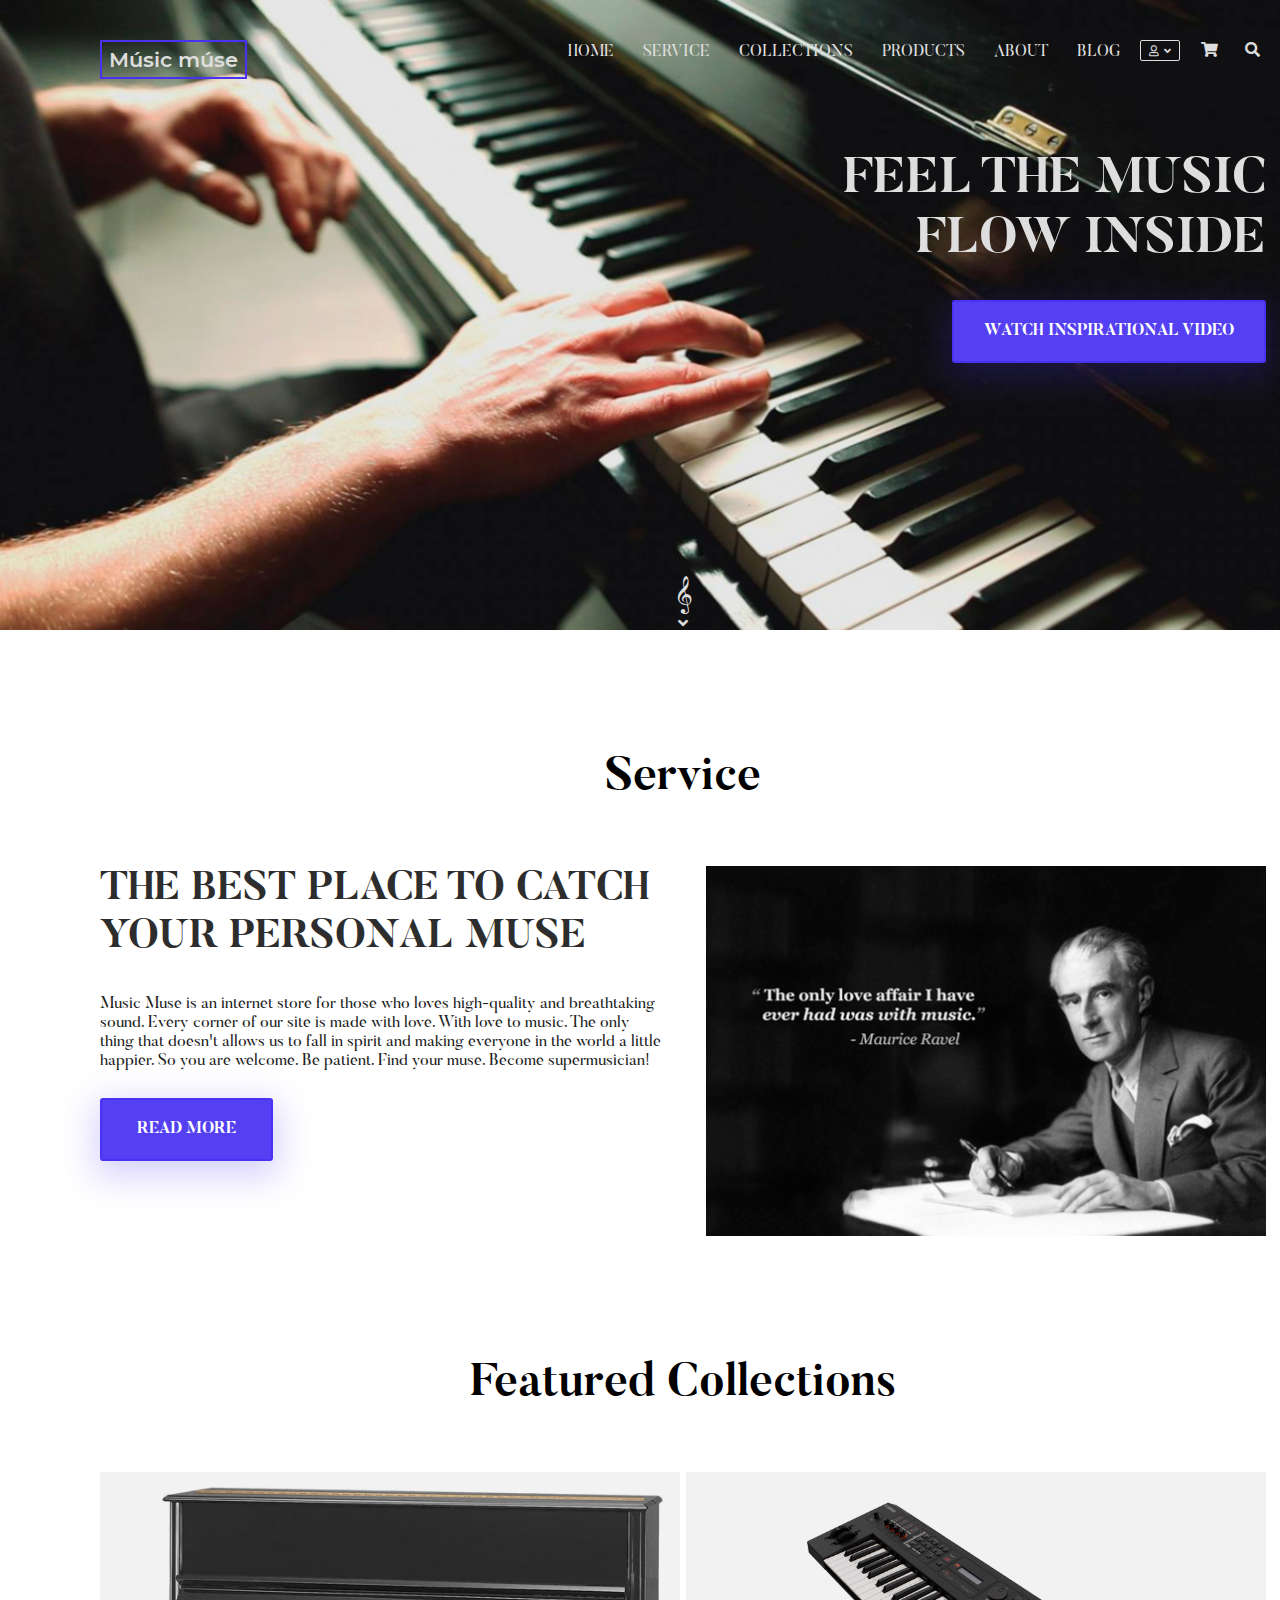
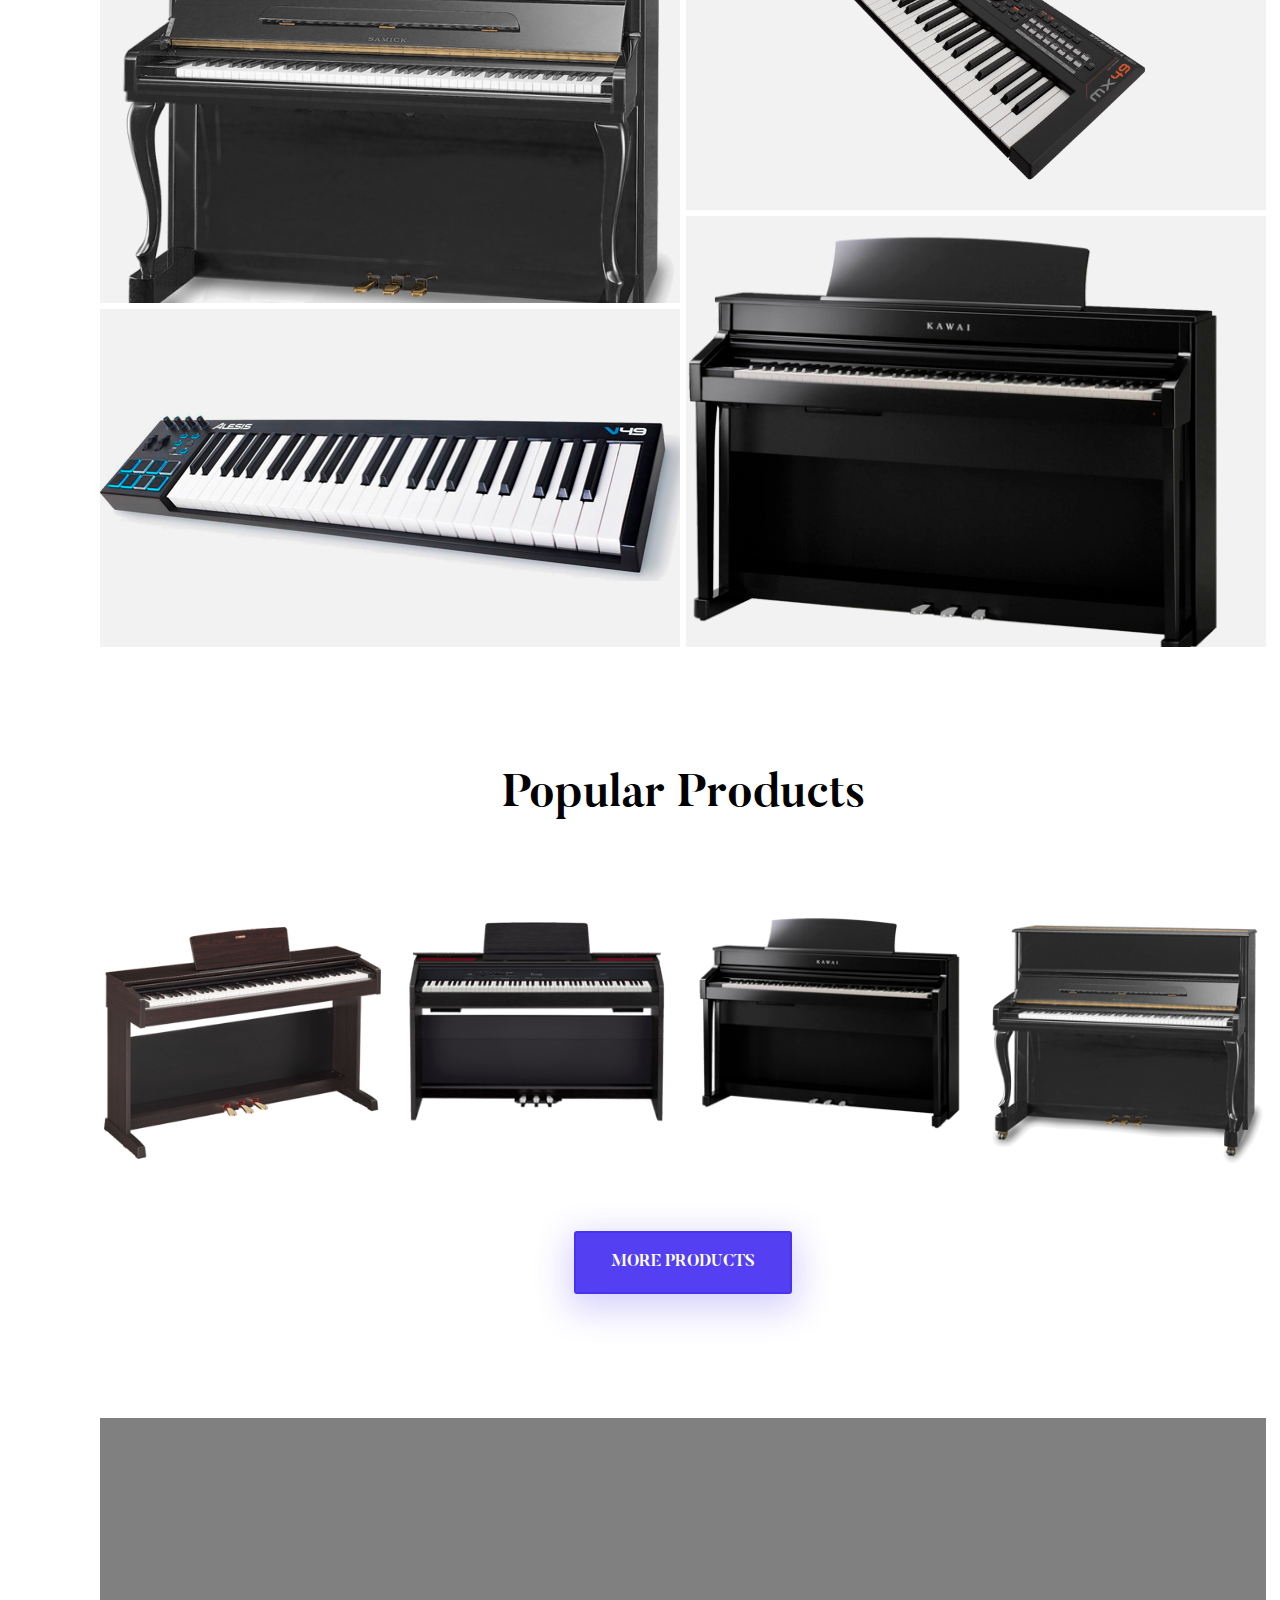
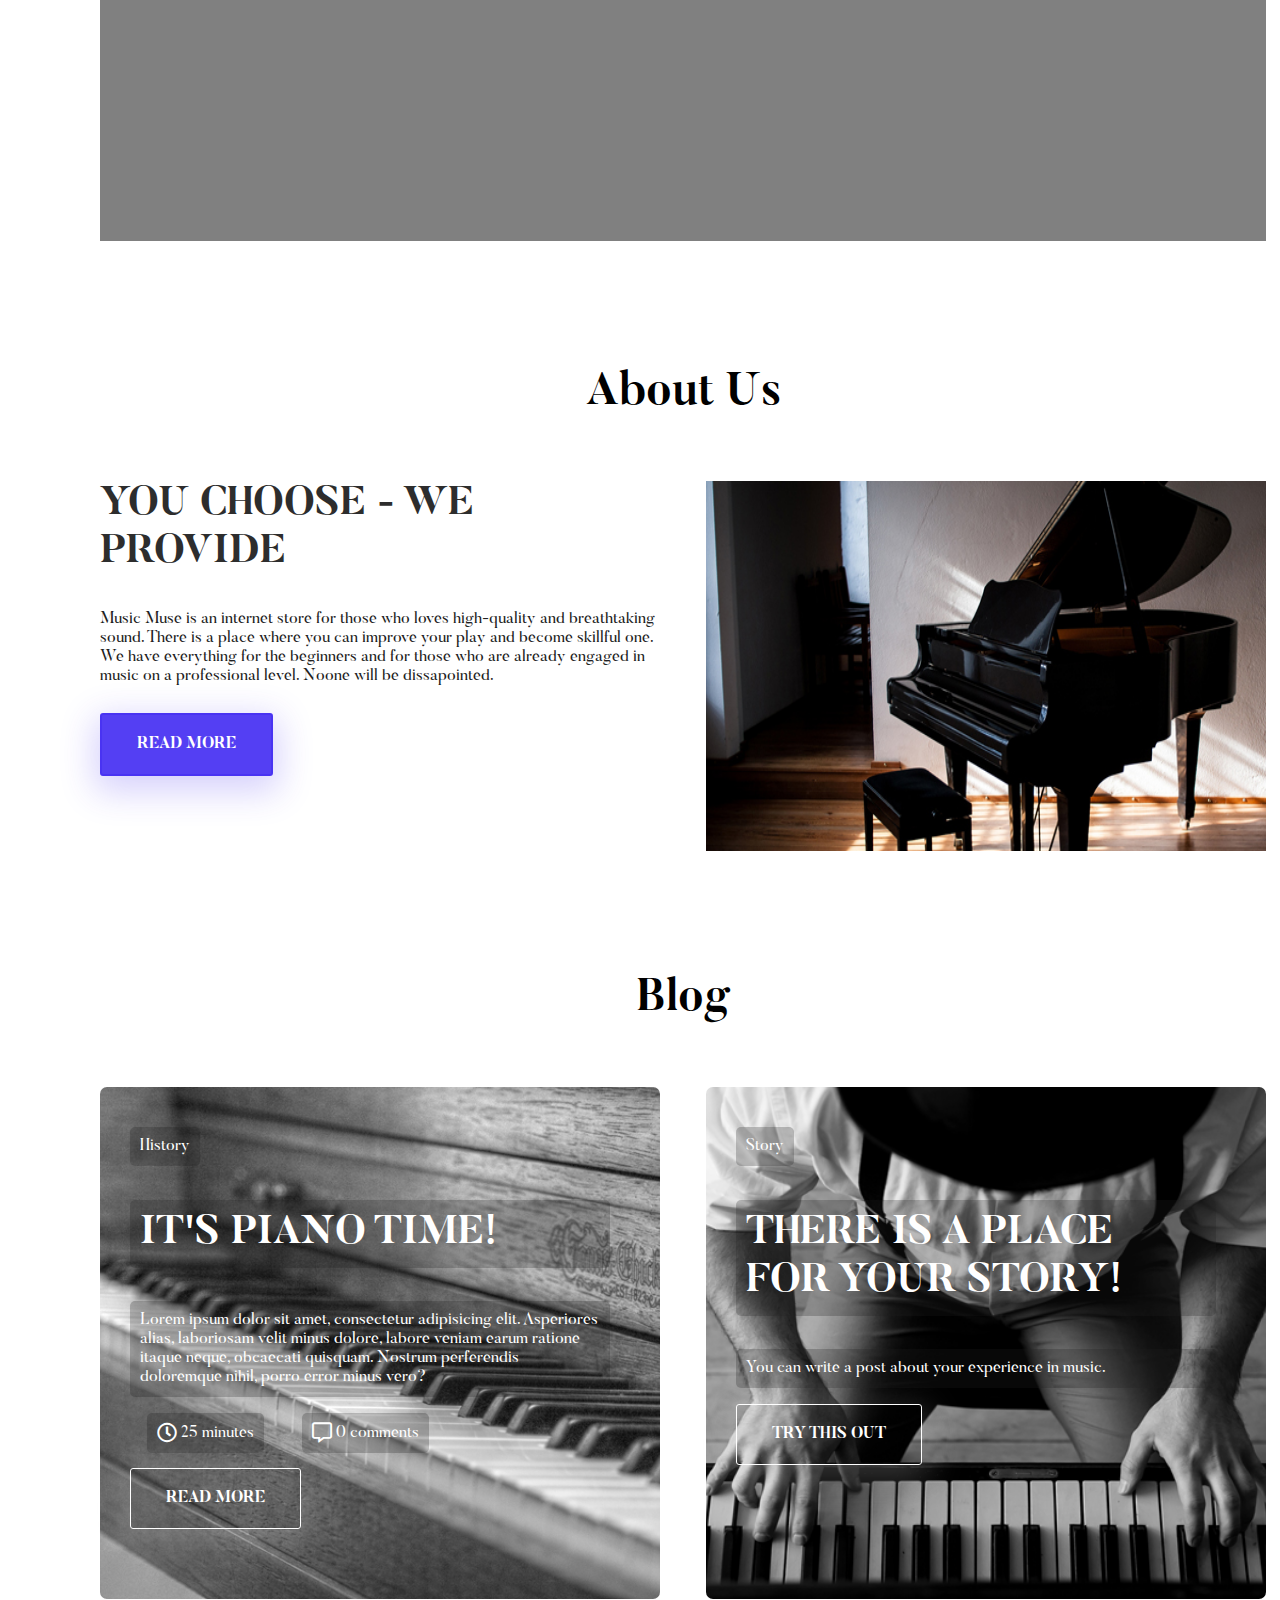
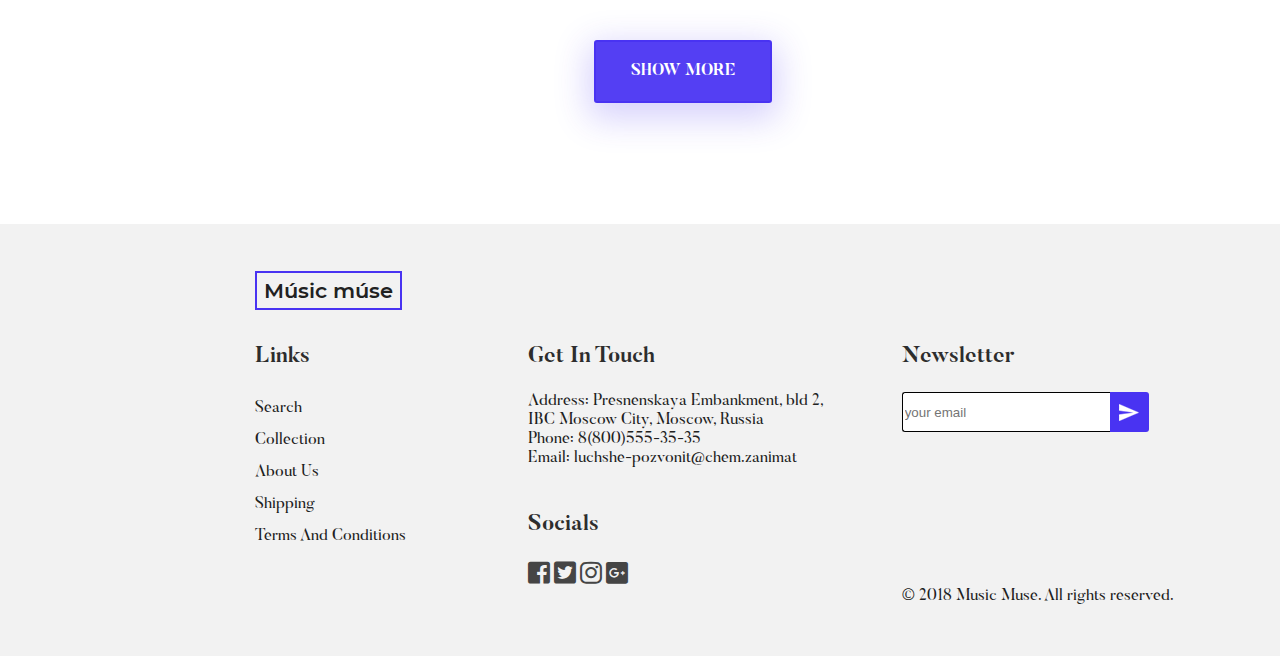
==== commit 968de025: "Styling main-footer" ====
--- a/index.html
+++ b/index.html
@@ -82,8 +82,8 @@
 -->
       </div>
       <div class="main-header__bottom">
-        <button class="link-to-bottom button">
-          <span class="link-to-bottom__clef">&#x1d11e;</span>
+        <button class="scroll-bottom button">
+          <span class="scroll-bottom__clef">&#x1d11e;</span>
           <i class="fas fa-angle-down"></i>
         </button>
       </div>
@@ -202,60 +202,53 @@
         <a href="#" class="button-content blog-button_position button">Show more</a>
       </section>
     </main>
-    <footer class="footer">
-      <div class="footer__col1">
-
-        <div class="logo">
-          <a href="#">M&#250;sic m&#250;se</a>
-        </div>
-        <section class="footer__nav">
-          <h3 class="sec-title4">Links</h3>
-	        <nav class="nav">
-	          <ul>
-	            <li><a href="#">Search</a></li>
-	            <li><a href="#">Collection</a></li>
-	            <li><a href="#">About Us</a></li>
-	            <li><a href="#">Shipping</a></li>
-	            <li><a href="#">Terms and Conditions</a></li>
-	          </ul>
-	        </nav>
-        </section>
-      </div>
-      <div class="footer__col2">
-        <section class="contact-info">
-          <h3 class="sec-title4">Get in touch</h3>
-          <ul>
-              <li>Address: Presnenskaya Embankment, bld 2, IBC Moscow City, Moscow, Russia</li>
-              <li>Phone: 8(800)555-35-35</li>
-              <li>Email: <a href="mailto:example@gmail.ru">luchshe-pozvonit@chem.zanimat</a></li>
+    <footer class="main-footer">
+      <div class="main-footer__menu">
+        <a class="main-footer__menu-logo logo" href="#">M&#250;sic&nbsp;m&#250;se</a>
+        <h3 class="sec-title4 main-footer-title_style">Links</h3>
+	      <nav class="main-footer__menu-nav">
+	        <ul class="main-footer__menu-nav-list">
+	          <li class="main-footer__menu-nav-list-item"><a class="main-footer__menu-nav-list-item-link" href="#">Search</a></li>
+	          <li class="main-footer__menu-nav-list-item"><a class="main-footer__menu-nav-list-item-link" href="#">Collection</a></li>
+	          <li class="main-footer__menu-nav-list-item"><a class="main-footer__menu-nav-list-item-link" href="#">About Us</a></li>
+	          <li class="main-footer__menu-nav-list-item"><a class="main-footer__menu-nav-list-item-link" href="#">Shipping</a></li>
+	          <li class="main-footer__menu-nav-list-item"><a class="main-footer__menu-nav-list-item-link" href="#">Terms and Conditions</a></li>
+	        </ul>
+	      </nav>
+      </div>
+      <div class="main-footer__contacts">
+        <div class="main-footer__contacts-info">
+          <h3 class="sec-title4 main-footer-title_style">Get in touch</h3>
+          <ul class="main-footer__contacts-info-list">
+              <li class="main-footer__contacts-info-list-item">Address: Presnenskaya Embankment, bld 2, IBC Moscow City, Moscow, Russia</li>
+              <li class="main-footer__contacts-info-list-item">Phone: 8(800)555-35-35</li>
+              <li class="main-footer__contacts-info-list-item">Email: <a class="main-footer__contacts-info-list-item-email-link" href="mailto:example@gmail.ru">luchshe-pozvonit@chem.zanimat</a></li>
           </ul>
-        </section>
-        <section class="socials">
-          <h3 class="sec-title4">Socials</h3>
+        </div>
+        <div class="main-footer__contacts-social">
+          <h3 class="sec-title4 main-footer-title_style">Socials</h3>
           <i class="fab fa-facebook-square"></i>
           <i class="fab fa-twitter-square"></i>
           <i class="fab fa-instagram"></i>
           <i class="fab fa-google-plus-square"></i>
-        </section>
-      </div>
-      <div class="footer__col3">
-        <section class="subscription">
-          <h3 class="sec-title4">Newsletter</h3>
-          <div class="subscription__form">
-            <form action="post">
-              <input type="email" placeholder="your email" required>
-              <button type="submit"><i class="fas fa-paper-plane"></i></button>
-            </form>
-          </div>
-        </section>
-        <div class="copyright">
-          <p>&copy; 2018 Music Muse. All rights reserved.</p>
-        </div>
-      </div>
-      <div class="button-nav">
+        </div>
+      </div>
+      <div class="main-footer__subscription">
+        <div class="main-footer__subscription-form">
+          <h3 class="sec-title4 main-footer-title_style">Newsletter</h3>
+          <form class="form" action="post">
+            <input class="form-mail-field" type="email" placeholder="your email" required>
+            <input class="form-button button" type="submit" value=""><!--<i class="fas fa-paper-plane"></i>-->
+          </form>
+        </div>
+        <div class="main-footer__copyright">
+          <p class="main-footer__copyright-text">&copy; 2018 Music Muse. All rights reserved.</p>
+        </div>
+      </div>
+      <button class="main-footer__scroll-top button">
         <i class="fas fa-angle-up"></i>
-        <span class="button-nav__clef">&#x1d11e;</span>
-      </div>
+        <span class="main-footer__scroll-top-clef">&#x1d11e;</span>
+      </button>
     </footer>
   </div>
 </body>
--- a/styles/style.css
+++ b/styles/style.css
@@ -150,7 +150,7 @@
   -webkit-box-shadow: 0px 10px 34px 6px rgba(73, 51, 242, 0.22);
   box-shadow: 0px 10px 34px 6px rgba(73, 51, 242, 0.22);
 }
-.link-to-bottom {
+.scroll-bottom {
   display: flex;
   flex-direction: column;
   align-items: center;
@@ -158,12 +158,12 @@
   margin: 0 auto;
   color: #dedede;
 }
-.link-to-bottom__clef {
+.scroll-bottom__clef {
   margin-bottom: 5px;
   font-size: 32px;
   line-height: 1;
 }
-.link-to-bottom i {
+.scroll-bottom i {
   font-size: 16px;
 }
 .content {
@@ -470,7 +470,7 @@
   display: inline-flex;
   justify-content: flex-start;
   align-items: center;
-  font: 16px "Butler-Regular", serif;
+  font: 16px/1 "Butler-Regular", serif;
   color: #ffffff;
   text-transform: lowercase;
   margin: 0 17px 15px;
@@ -491,83 +491,121 @@
 .blog-button_position {
   margin: 41px auto 0;
 }
-.footer {
+.main-footer {
   display: flex;
   justify-content: space-between;
   align-items: flex-start;
+  width: 1051px;
   margin-top: 121px;
-  padding: 47px 60px 0 254px;
+  padding: 47px 60px 0 255px;
   background-color: #f2f2f2;
 }
-.footer .sec-title4 {
+.main-footer-title_style {
+  margin-top: 0;
   text-transform: capitalize;
-  margin-top: 0;
-}
-.footer__col1,
-.footer__col2,
-.footer__col3 {
+}
+.main-footer__contacts,
+.main-footer__subscription {
   width: 300px;
-  margin-bottom: 60px;
-}
-.footer__col2,
-.footer__col3 {
-  margin-top: 66px;
-}
-.footer .nav ul {
+  margin-bottom: 50px;
+}
+.main-footer__menu {
+  width: 200px;
+}
+.main-footer__menu-logo {
+  margin-bottom: 34px;
+  color: #212121;
+}
+.main-footer__menu-nav-list {
   padding-left: 0;
 }
-.footer .nav ul li {
+.main-footer__menu-nav-list-item {
   list-style-type: none;
 }
-.footer .nav ul li a {
-  font-family: "Butler-Regular", serif;
-  font-size: 16px;
+.main-footer__menu-nav-list-item-link {
+  font: 16px/2 "Butler-Regular", serif;
   color: #212121;
-  line-height: 1.625;
   text-transform: capitalize;
   text-decoration: none;
 }
-.footer .logo {
-  margin: 7px 0 34px 0;
-}
-.footer .logo a {
-  color: #000000;
-}
-.footer .contact-info ul {
+.main-footer__contacts {
+  margin-top: 73px;
+}
+.main-footer__contacts-info-list {
   padding-left: 0;
-}
-.footer .contact-info ul li {
+  margin-bottom: 44px;
+}
+.main-footer__contacts-info-list-item {
   list-style-type: none;
-  font-family: "Butler-Regular", serif;
-  font-size: 16px;
+  font: 16px "Butler-Regular", serif;
   color: #212121;
-  text-transform: none;
-}
-.footer .contact-info ul li a {
-  font-family: "Butler-Regular", serif;
-  font-size: 16px;
+}
+.main-footer__contacts-info-list-item-email-link {
+  text-decoration: none;
   color: #212121;
-  text-transform: none;
-  text-decoration: none;
-}
-.footer .socials {
-  font-size: 24px;
-  color: rgba(0, 0, 0, 0.6);
-}
-.footer .subscription__form {
-  margin-bottom: 128px;
-}
-.footer .copyright {
-  font-family: "Butler-Regular", serif;
-  font-size: 16px;
+}
+.main-footer__contacts-social i {
+  font-size: 25px;
+  color: #454545;
+}
+.main-footer__subscription {
+  margin-top: 73px;
+}
+.main-footer__subscription-form {
+  margin-bottom: 155px;
+}
+.main-footer__copyright {
+  font: 16px "Butler-Regular", serif;
   color: #212121;
-  text-transform: none;
-}
-.footer .copyright p {
+}
+.main-footer__copyright-text {
   margin: 0;
 }
-.footer .button-nav {
-  margin: 0;
-  align-self: center;
-  color: rgba(33, 33, 33, 0.6);
-}
+.main-footer__scroll-top {
+  display: flex;
+  flex-direction: column;
+  align-items: center;
+  margin-top: 204px;
+  color: #212121;
+}
+.main-footer__scroll-top-clef {
+  font-size: 32px;
+  line-height: 1;
+}
+.form {
+  display: flex;
+  justify-content: flex-start;
+  align-items: center;
+}
+.form-mail-field {
+  width: 203px;
+  height: 36px;
+  border: 1px solid #000000;
+  border-right: 0;
+  -ms-border-top-left-radius: 3px;
+  -moz-border-top-left-radius: 3px;
+  -o-border-top-left-radius: 3px;
+  -webkit-border-top-left-radius: 3px;
+  border-top-left-radius: 3px;
+  -ms-border-bottom-left-radius: 3px;
+  -moz-border-bottom-left-radius: 3px;
+  -o-border-bottom-left-radius: 3px;
+  -webkit-border-bottom-left-radius: 3px;
+  border-bottom-left-radius: 3px;
+  outline: none;
+}
+.form-button {
+  width: 39px;
+  height: 40px;
+  background: #4933f2 url(../pictures/send.png) no-repeat center;
+  -ms-border-top-right-radius: 3px;
+  -moz-border-top-right-radius: 3px;
+  -o-border-top-right-radius: 3px;
+  -webkit-border-top-right-radius: 3px;
+  border-top-right-radius: 3px;
+  -ms-border-bottom-right-radius: 3px;
+  -moz-border-bottom-right-radius: 3px;
+  -o-border-bottom-right-radius: 3px;
+  -webkit-border-bottom-right-radius: 3px;
+  border-bottom-right-radius: 3px;
+}
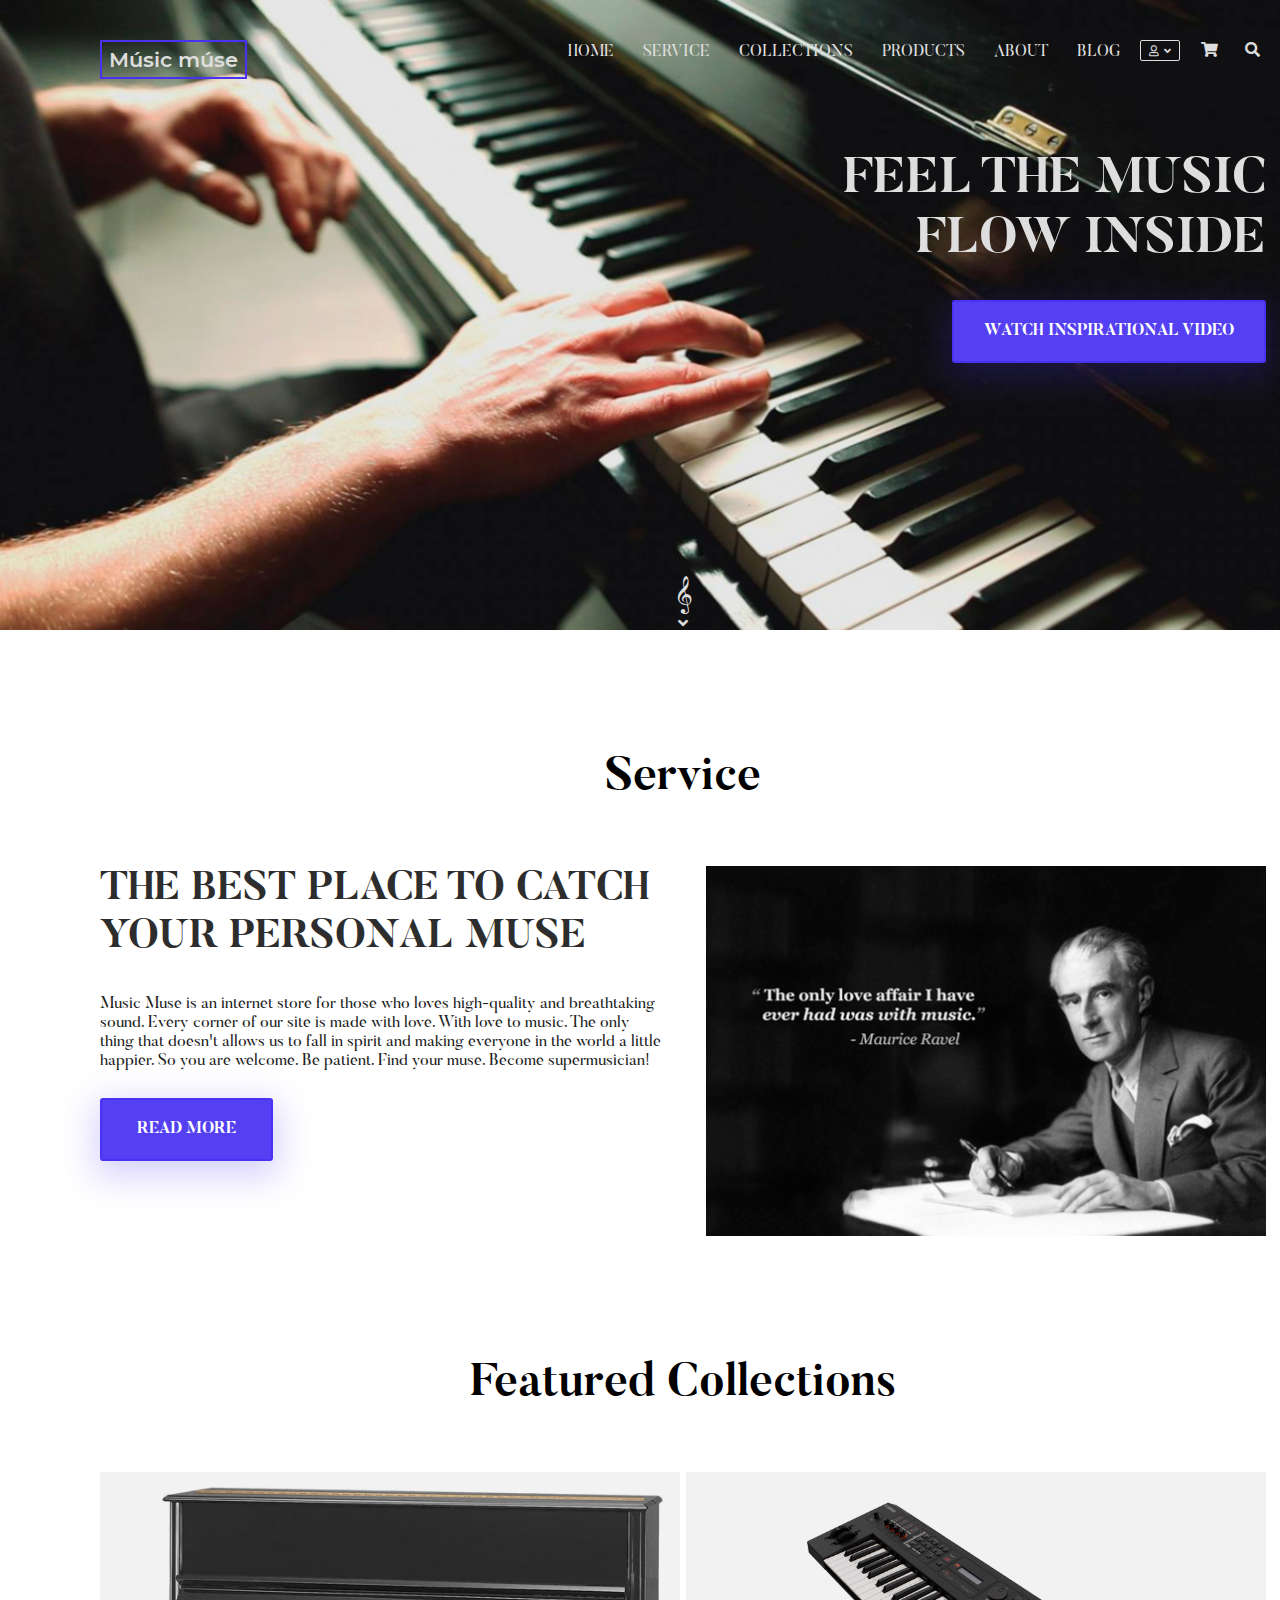
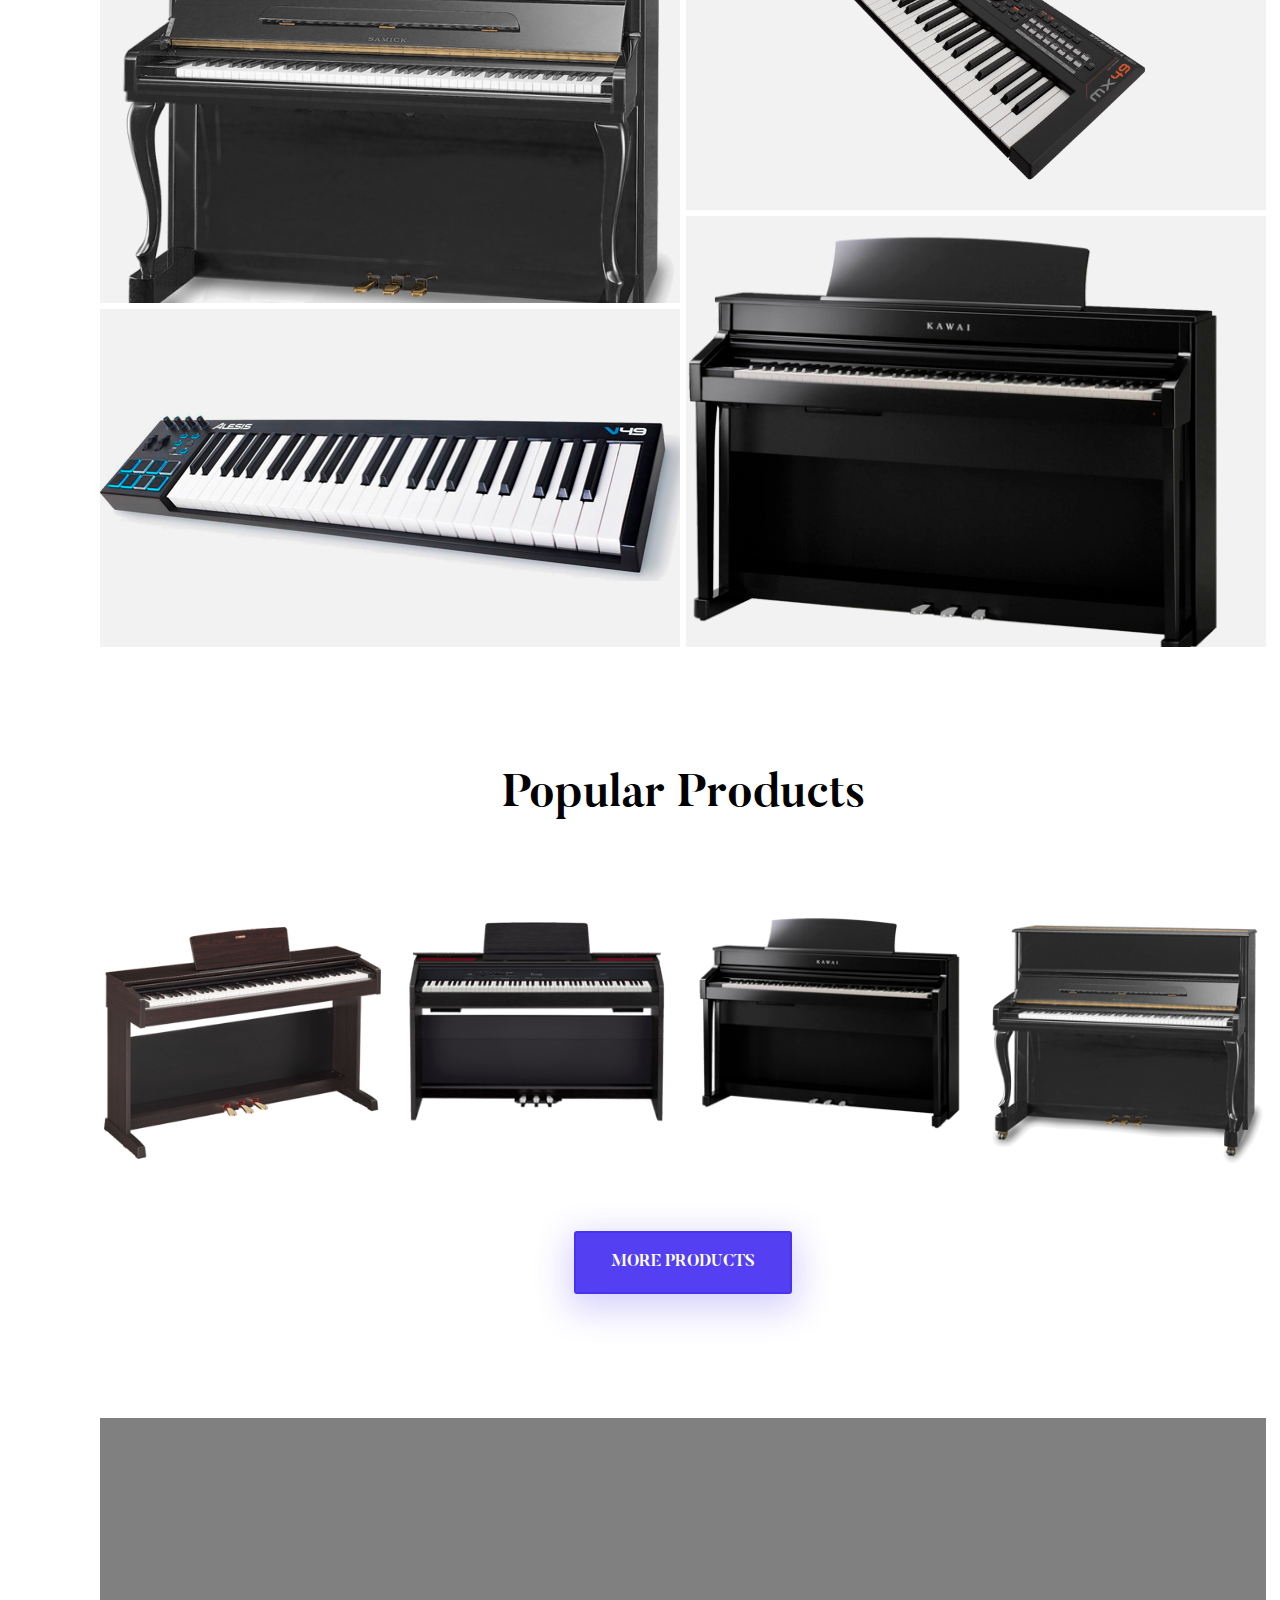
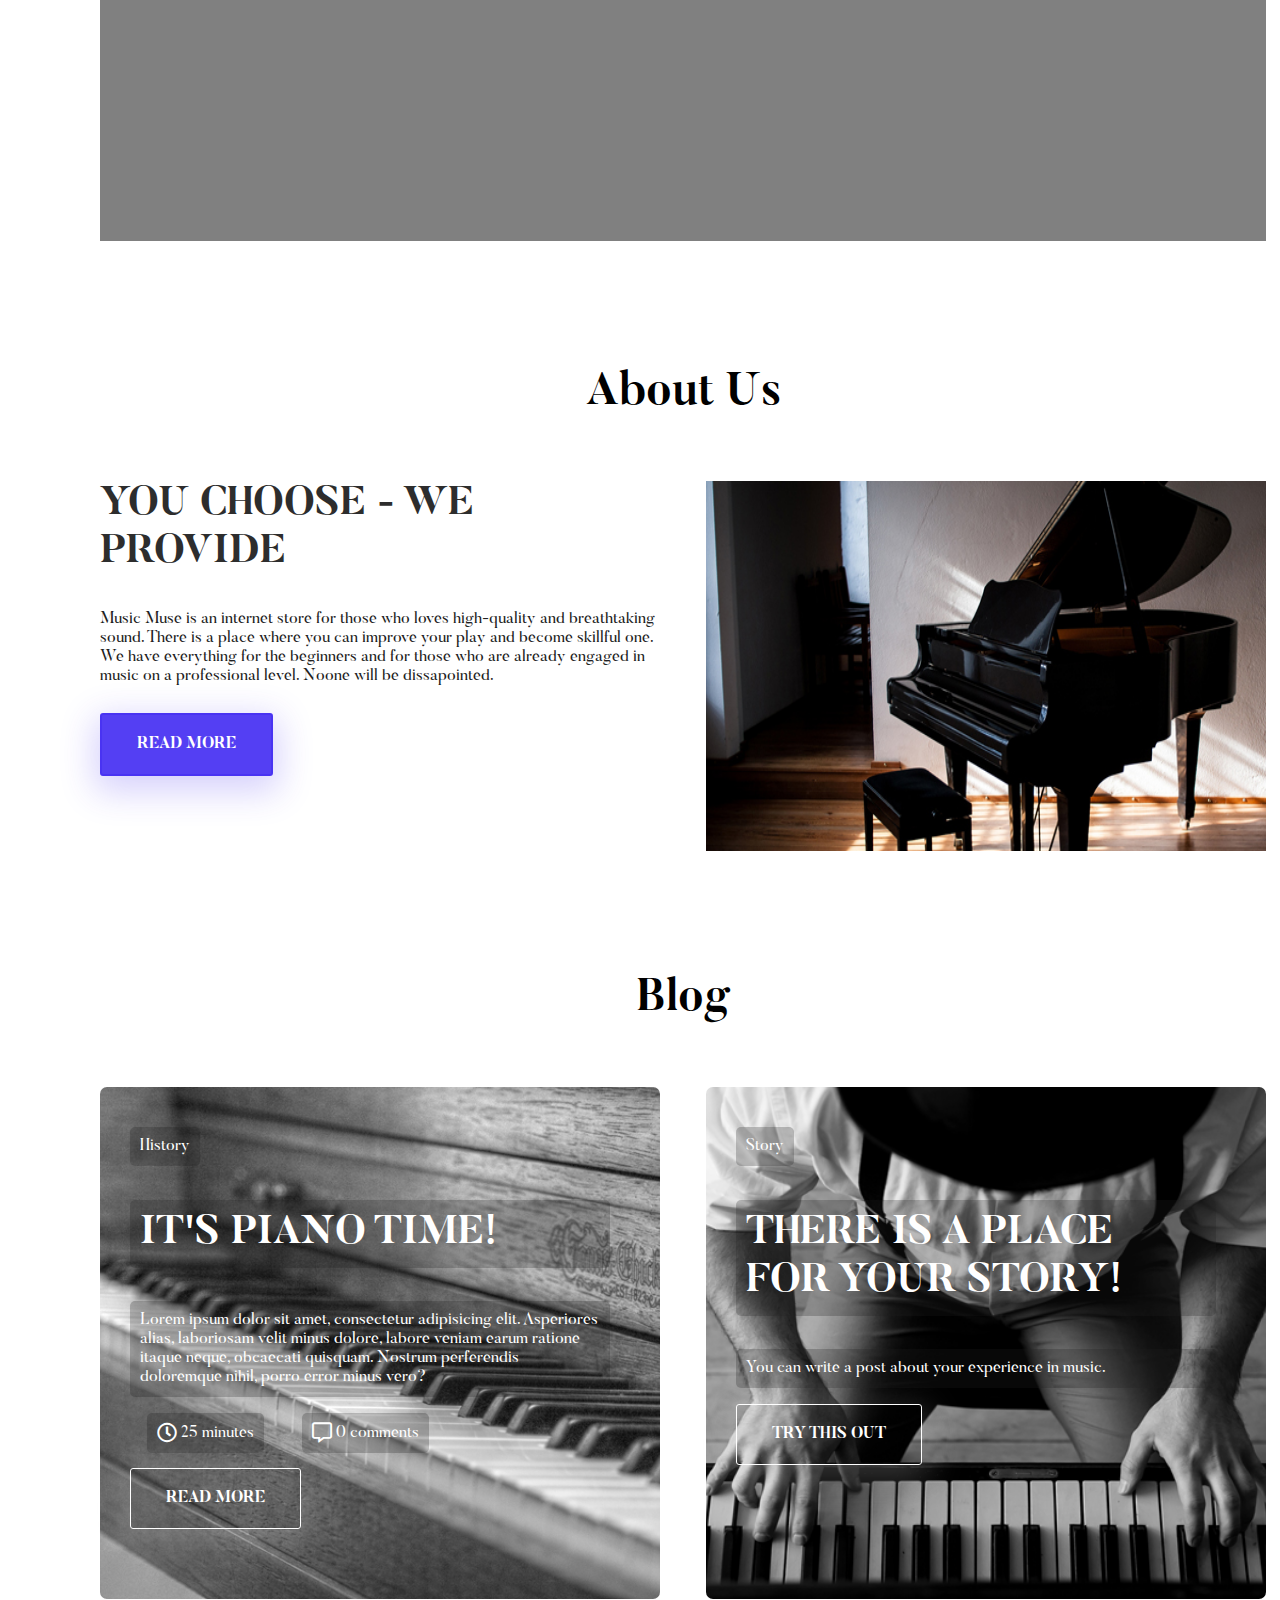
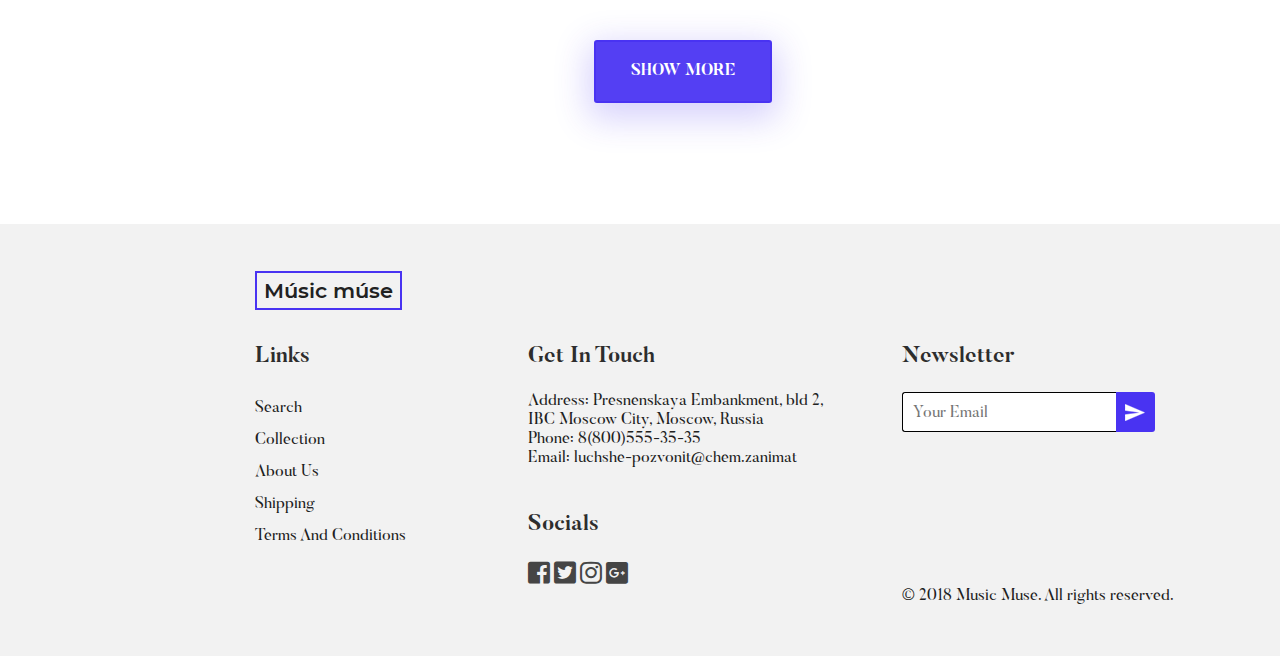
==== commit 1c147fce: "Stylling footer complete." ====
--- a/index.html
+++ b/index.html
@@ -237,7 +237,7 @@
         <div class="main-footer__subscription-form">
           <h3 class="sec-title4 main-footer-title_style">Newsletter</h3>
           <form class="form" action="post">
-            <input class="form-mail-field" type="email" placeholder="your email" required>
+            <input class="form-mail-field" type="email" placeholder="Your Email" required>
             <input class="form-button button" type="submit" value=""><!--<i class="fas fa-paper-plane"></i>-->
           </form>
         </div>
--- a/styles/style.css
+++ b/styles/style.css
@@ -579,7 +579,10 @@
 }
 .form-mail-field {
   width: 203px;
-  height: 36px;
+  height: 13px;
+  padding: 13px 0 12px 10px;
+  font: 16px/1.625 "Butler-Regular", serif;
+  color: rgba(33, 33, 33, 0.6);
   border: 1px solid #000000;
   border-right: 0;
   -ms-border-top-left-radius: 3px;
@@ -593,6 +596,9 @@
   -webkit-border-bottom-left-radius: 3px;
   border-bottom-left-radius: 3px;
   outline: none;
+}
+.form-mail-field:focus {
+  color: #212121;
 }
 .form-button {
   width: 39px;
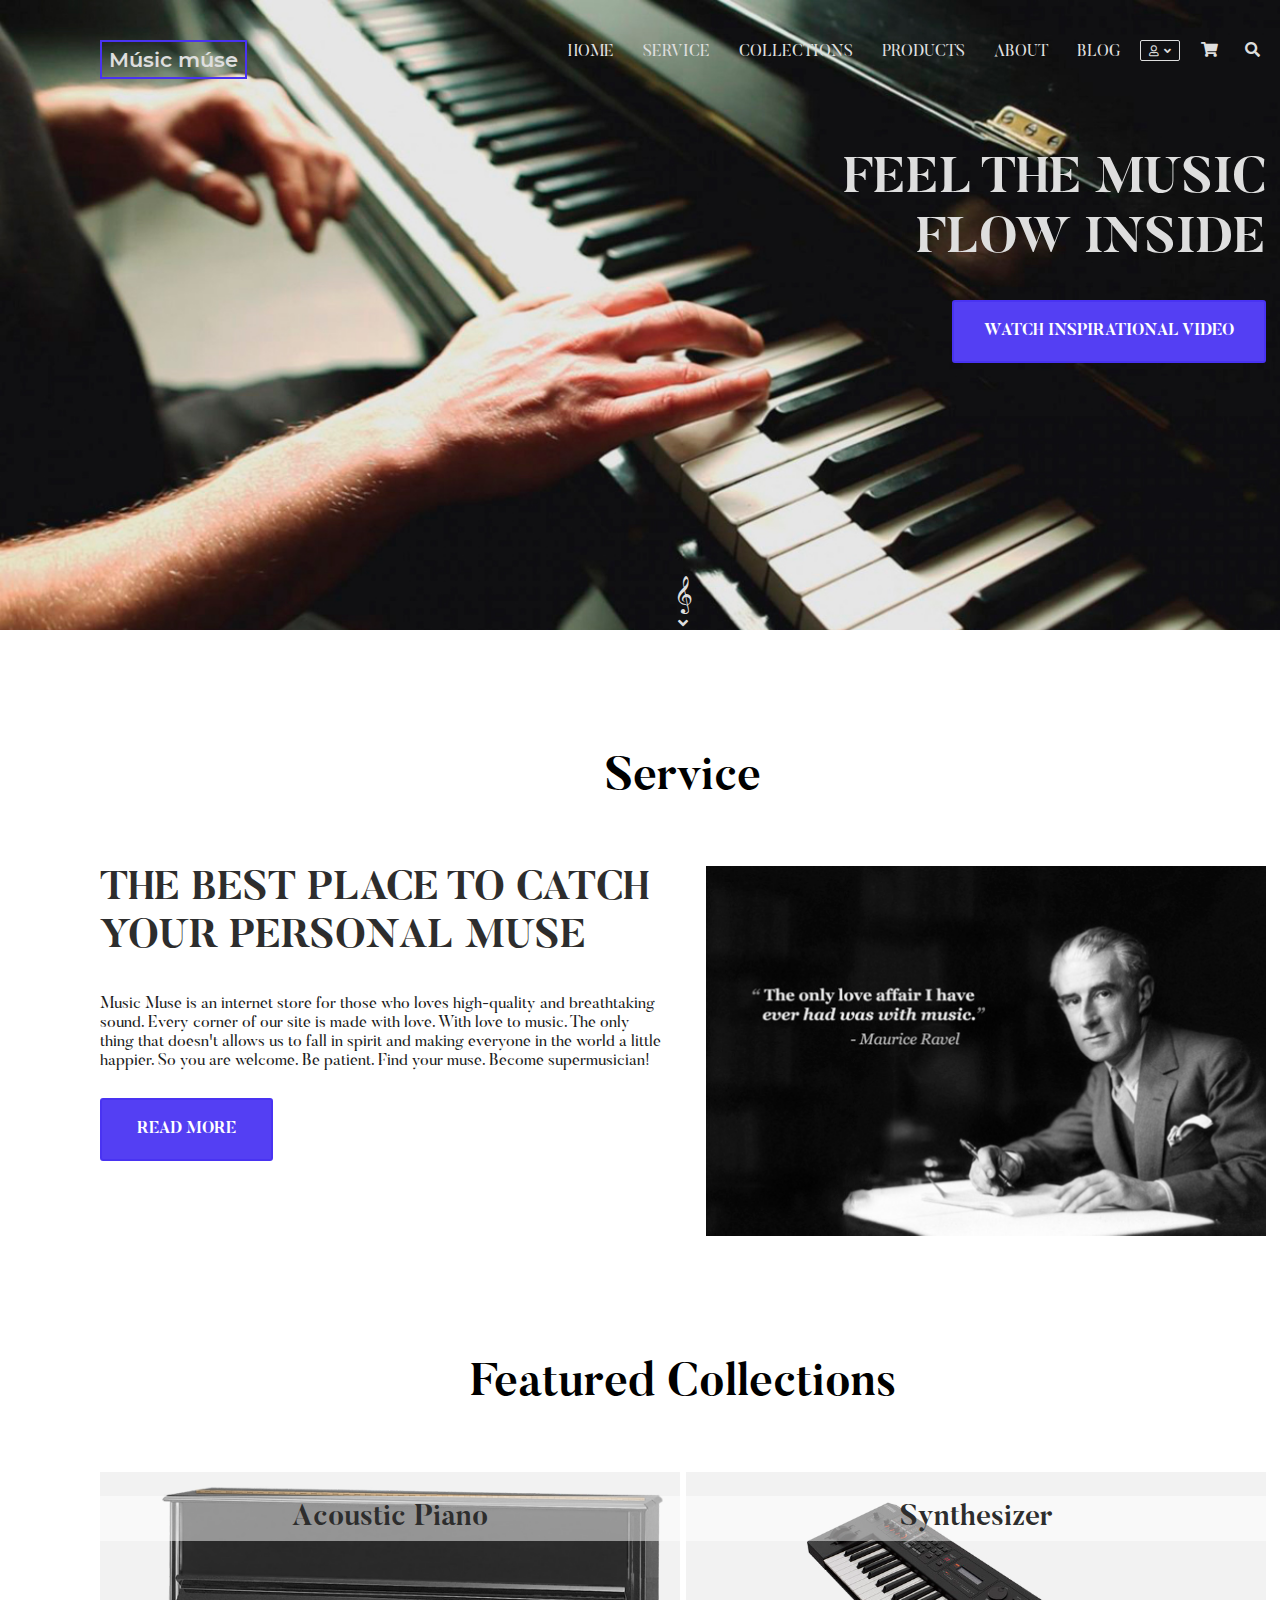
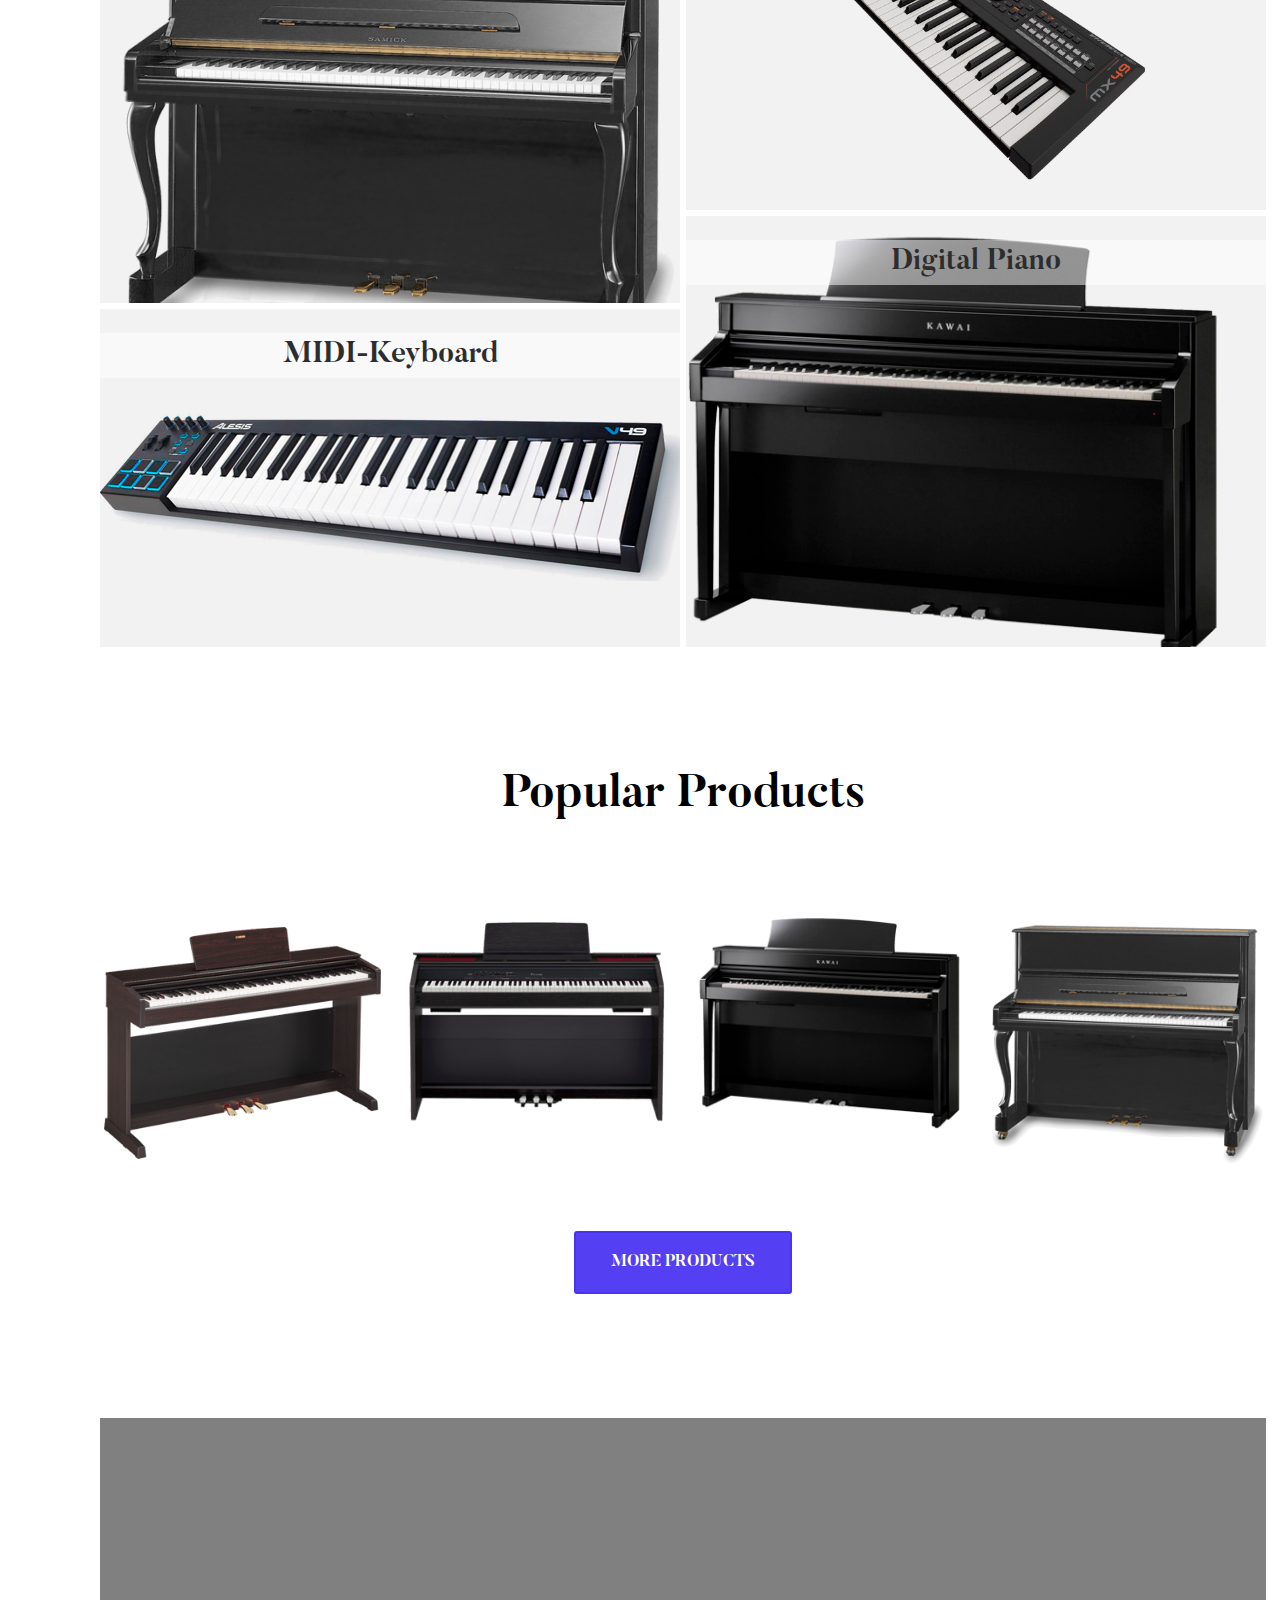
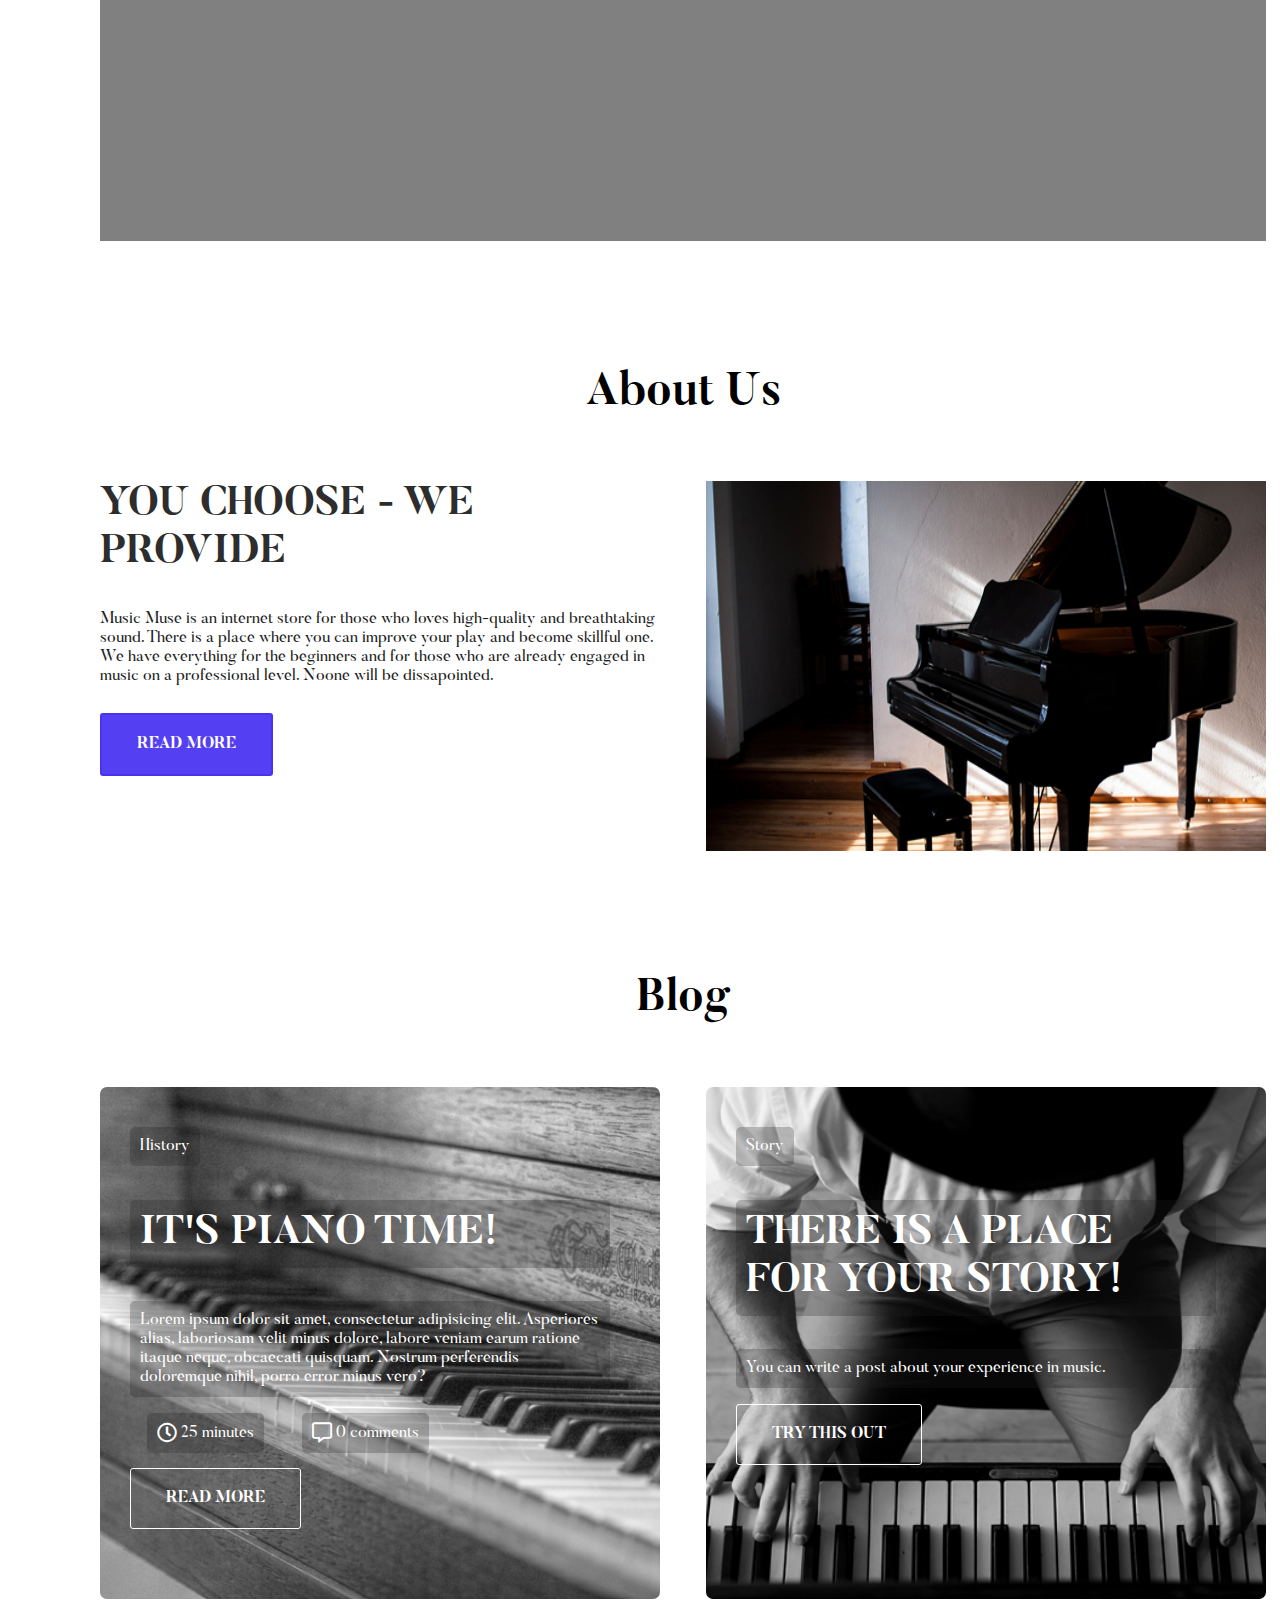
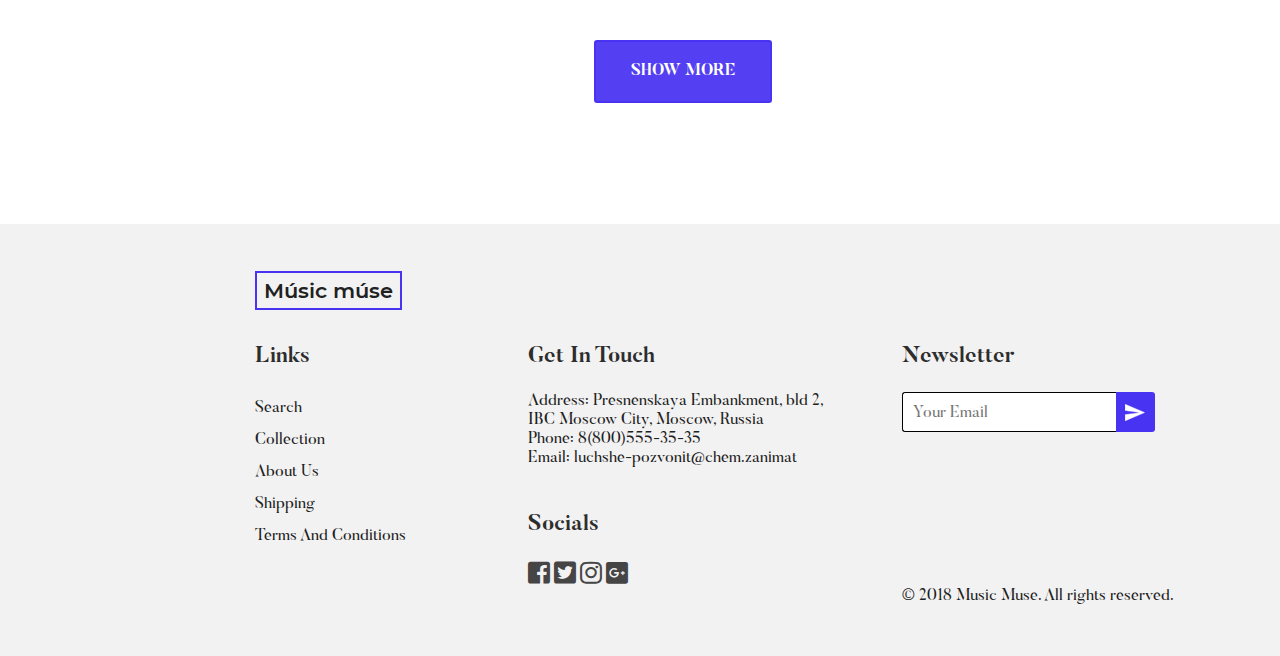
==== commit dfaaf7e8: "Made hover and active pseudo for bttns" ====
--- a/index.html
+++ b/index.html
@@ -95,7 +95,7 @@
           <img class ="sec-pic" src="pictures/service-min.jpg" alt="Maurice-Ravel" height="370" width="560">
           <h2 class="sec-title2">The best place to catch your personal muse</h2>
           <p class="sec-text">Music Muse is an internet store for those who loves high-quality and breathtaking sound. Every corner of our site is made with love. With love to music. The only thing that doesn't allows us to fall in spirit and making everyone in the world a little happier. So you are welcome. Be patient. Find your muse. Become supermusician!</p>
-          <button class="button-content sec-button_margin">Read more</button>
+          <button class="button-content sec-button_margin button">Read more</button>
         </section>
       </section>
       <section id="featured">
@@ -168,7 +168,7 @@
           <img class="sec-pic" src="pictures/about-min.jpg" alt="piano" height="370" width="560">
           <h2 class="sec-title2">You choose - We provide</h2>
           <p class="sec-text">Music Muse is an internet store for those who loves high-quality and breathtaking sound. There is a place where you can improve your play and become skillful one. We have everything for the beginners and for those who are already engaged in music on a professional level. Noone will be dissapointed.</p>
-          <button class="button-content sec-button_margin">Read more</button>
+          <button class="button-content sec-button_margin button">Read more</button>
         </article>
       </section>
       <section id="blog">
@@ -199,7 +199,7 @@
             <button class="button-content blog-post-footer__button button">Try this out</button>
           </footer>
         </article>
-        <a href="#" class="button-content blog-button_position button">Show more</a>
+        <button class="button-content blog-button_position button">Show more</button>
       </section>
     </main>
     <footer class="main-footer">
@@ -227,10 +227,10 @@
         </div>
         <div class="main-footer__contacts-social">
           <h3 class="sec-title4 main-footer-title_style">Socials</h3>
-          <i class="fab fa-facebook-square"></i>
-          <i class="fab fa-twitter-square"></i>
-          <i class="fab fa-instagram"></i>
-          <i class="fab fa-google-plus-square"></i>
+          <a class="main-footer__contacts-social-link" href="#"><i class="fab fa-facebook-square"></i></a>
+          <a class="main-footer__contacts-social-link" href="#"><i class="fab fa-twitter-square"></i></a>
+          <a class="main-footer__contacts-social-link" href="#"><i class="fab fa-instagram"></i></a>
+          <a class="main-footer__contacts-social-link" href="#"><i class="fab fa-google-plus-square"></i></a>
         </div>
       </div>
       <div class="main-footer__subscription">
@@ -238,7 +238,7 @@
           <h3 class="sec-title4 main-footer-title_style">Newsletter</h3>
           <form class="form" action="post">
             <input class="form-mail-field" type="email" placeholder="Your Email" required>
-            <input class="form-button button" type="submit" value=""><!--<i class="fas fa-paper-plane"></i>-->
+            <input class="form-button button" type="submit" value="">
           </form>
         </div>
         <div class="main-footer__copyright">
--- a/styles/style.css
+++ b/styles/style.css
@@ -144,11 +144,23 @@
   -o-border-radius: 3px;
   -webkit-border-radius: 3px;
   border-radius: 3px;
+}
+.slider__button:hover {
   -ms-box-shadow: 0px 10px 34px 6px rgba(73, 51, 242, 0.22);
   -moz-box-shadow: 0px 10px 34px 6px rgba(73, 51, 242, 0.22);
   -o-box-shadow: 0px 10px 34px 6px rgba(73, 51, 242, 0.22);
   -webkit-box-shadow: 0px 10px 34px 6px rgba(73, 51, 242, 0.22);
   box-shadow: 0px 10px 34px 6px rgba(73, 51, 242, 0.22);
+}
+.slider__button:active {
+  color: #4933f2;
+  background: none;
+  border-color: #dedede;
+  -ms-box-shadow: 0px 10px 34px 6px #383838;
+  -moz-box-shadow: 0px 10px 34px 6px #383838;
+  -o-box-shadow: 0px 10px 34px 6px #383838;
+  -webkit-box-shadow: 0px 10px 34px 6px #383838;
+  box-shadow: 0px 10px 34px 6px #383838;
 }
 .scroll-bottom {
   display: flex;
@@ -222,12 +234,25 @@
   -o-border-radius: 3px;
   -webkit-border-radius: 3px;
   border-radius: 3px;
+}
+.button-content:hover {
+  border-color: #7463f5;
   -ms-box-shadow: 0px 10px 34px 6px rgba(73, 51, 242, 0.22);
   -moz-box-shadow: 0px 10px 34px 6px rgba(73, 51, 242, 0.22);
   -o-box-shadow: 0px 10px 34px 6px rgba(73, 51, 242, 0.22);
   -webkit-box-shadow: 0px 10px 34px 6px rgba(73, 51, 242, 0.22);
   box-shadow: 0px 10px 34px 6px rgba(73, 51, 242, 0.22);
 }
+.button-content:active {
+  color: #4933f2;
+  background: none;
+  border-color: #e0e0e0;
+  -ms-box-shadow: none;
+  -moz-box-shadow: none;
+  -o-box-shadow: none;
+  -webkit-box-shadow: none;
+  box-shadow: none;
+}
 #featured {
   display: flex;
   justify-content: space-between;
@@ -237,19 +262,33 @@
   clear: right;
 }
 .feat-title_display {
-  display: none;
+  display: flex;
+  justify-content: center;
+  padding: 5px;
+  background-color: rgba(255, 255, 255, 0.5);
 }
 .feat-button_display {
   display: none;
   color: #000000;
   background-color: #ffffff;
-  border-color: #f9f9f9;
+  border-color: #d9d9d9;
+}
+.feat-button_display:hover {
+  border-color: #b3b3b3;
   -ms-box-shadow: 0px 10px 34px 6px rgba(0, 0, 0, 0.22);
   -moz-box-shadow: 0px 10px 34px 6px rgba(0, 0, 0, 0.22);
   -o-box-shadow: 0px 10px 34px 6px rgba(0, 0, 0, 0.22);
   -webkit-box-shadow: 0px 10px 34px 6px rgba(0, 0, 0, 0.22);
   box-shadow: 0px 10px 34px 6px rgba(0, 0, 0, 0.22);
 }
+.feat-button_display:active {
+  color: #bfbfbf;
+  -ms-box-shadow: none;
+  -moz-box-shadow: none;
+  -o-box-shadow: none;
+  -webkit-box-shadow: none;
+  box-shadow: none;
+}
 .feat-collection_big {
   width: 580px;
   height: 431px;
@@ -273,6 +312,8 @@
 }
 .feat-collection_big:hover .feat-title_display {
   display: block;
+  padding: 0;
+  background: none;
 }
 .feat-collection_big:hover .feat-button_display {
   display: inline-block;
@@ -305,6 +346,8 @@
 }
 .feat-collection_small:hover .feat-title_display {
   display: block;
+  padding: 0;
+  background: none;
 }
 .feat-collection_small:hover .feat-button_display {
   display: inline-block;
@@ -351,6 +394,14 @@
   color: rgba(0, 0, 0, 0.6);
   border: 1px solid rgba(0, 0, 0, 0.6);
   background-color: #ffffff;
+}
+.popul-prod__like:hover,
+.popul-prod__buy:hover {
+  background-color: #f9f9f9;
+}
+.popul-prod__like:active,
+.popul-prod__buy:active {
+  background-color: rgba(0, 0, 0, 0.6);
 }
 .popul-prod__like {
   -ms-border-top-left-radius: 3px;
@@ -482,12 +533,19 @@
 .blog-post-footer__button {
   border: 1px solid #ffffff;
   background: none;
+}
+.blog-post-footer__button:hover {
+  border-color: #999999;
   -ms-box-shadow: 0px 10px 34px 6px rgba(242, 242, 242, 0.22);
   -moz-box-shadow: 0px 10px 34px 6px rgba(242, 242, 242, 0.22);
   -o-box-shadow: 0px 10px 34px 6px rgba(242, 242, 242, 0.22);
   -webkit-box-shadow: 0px 10px 34px 6px rgba(242, 242, 242, 0.22);
   box-shadow: 0px 10px 34px 6px rgba(242, 242, 242, 0.22);
 }
+.blog-post-footer__button:active {
+  color: #4d4d4d;
+  background-color: rgba(242, 242, 242, 0.75);
+}
 .blog-button_position {
   margin: 41px auto 0;
 }
@@ -507,6 +565,7 @@
 .main-footer__contacts,
 .main-footer__subscription {
   width: 300px;
+  margin-top: 73px;
   margin-bottom: 50px;
 }
 .main-footer__menu {
@@ -527,9 +586,6 @@
   color: #212121;
   text-transform: capitalize;
   text-decoration: none;
-}
-.main-footer__contacts {
-  margin-top: 73px;
 }
 .main-footer__contacts-info-list {
   padding-left: 0;
@@ -544,12 +600,22 @@
   text-decoration: none;
   color: #212121;
 }
-.main-footer__contacts-social i {
+.main-footer__contacts-social-link {
+  text-decoration: none;
   font-size: 25px;
   color: #454545;
 }
-.main-footer__subscription {
-  margin-top: 73px;
+.main-footer__contacts-social-link:nth-child(2):hover {
+  color: #3b5997;
+}
+.main-footer__contacts-social-link:nth-child(3):hover {
+  color: #3fccfd;
+}
+.main-footer__contacts-social-link:nth-child(4):hover {
+  color: #cb201d;
+}
+.main-footer__contacts-social-link:nth-child(5):hover {
+  color: #cb201d;
 }
 .main-footer__subscription-form {
   margin-bottom: 155px;
@@ -615,3 +681,9 @@
   -webkit-border-bottom-right-radius: 3px;
   border-bottom-right-radius: 3px;
 }
+.form-button:hover {
+  background-color: #341bf0;
+}
+.form-button:active {
+  background-color: #1f0bb4;
+}
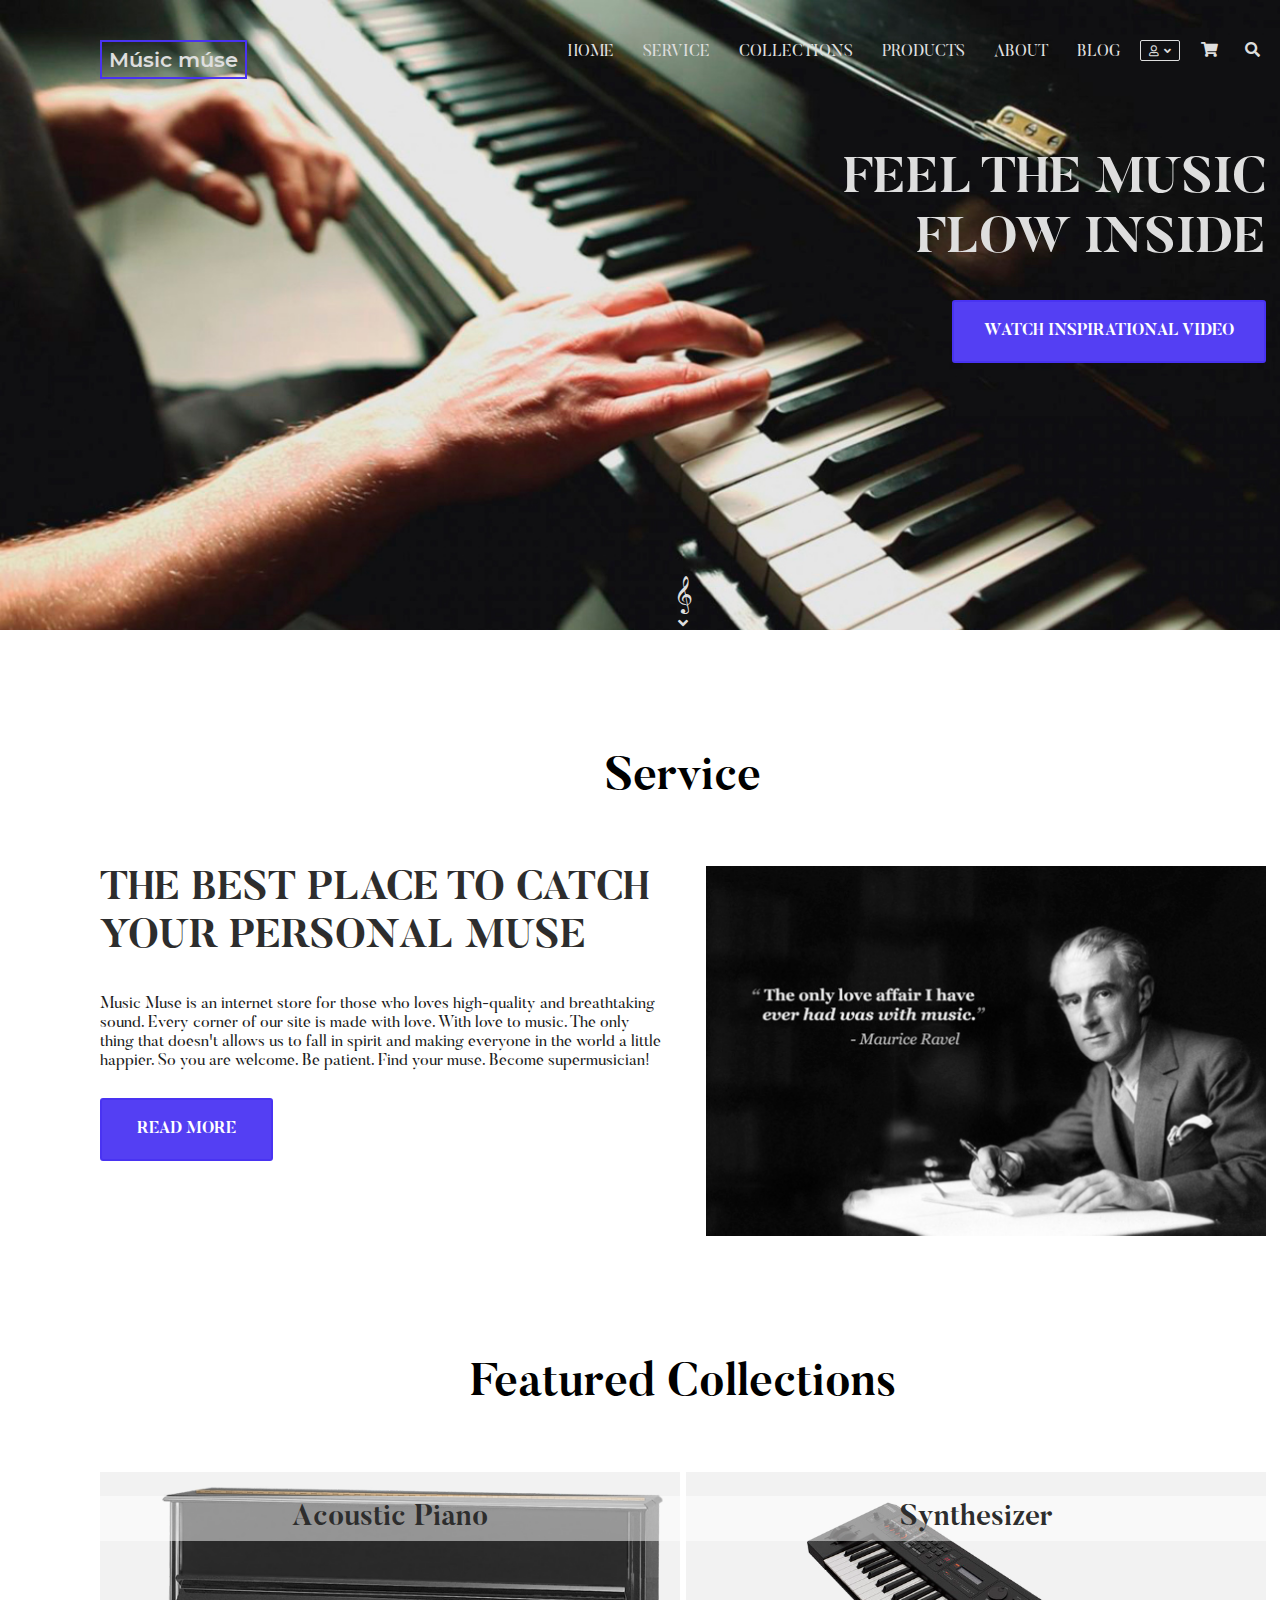
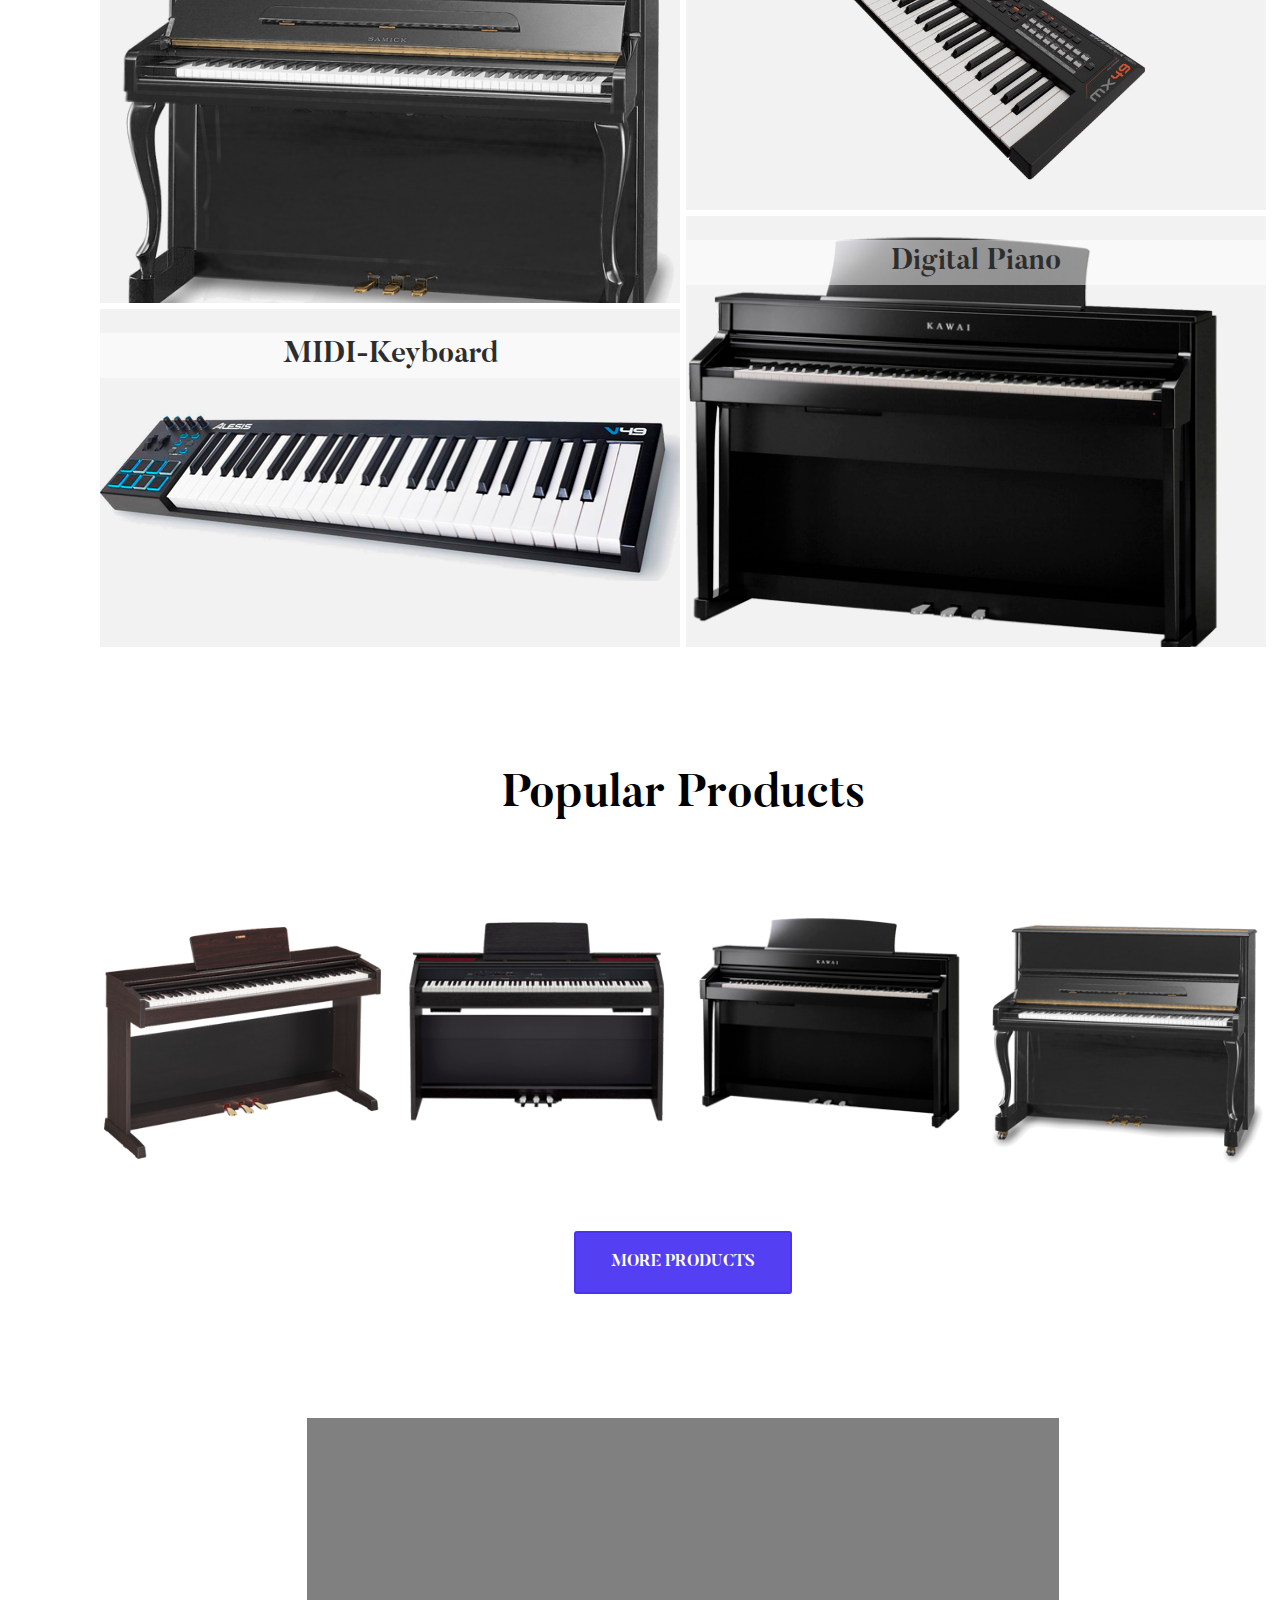
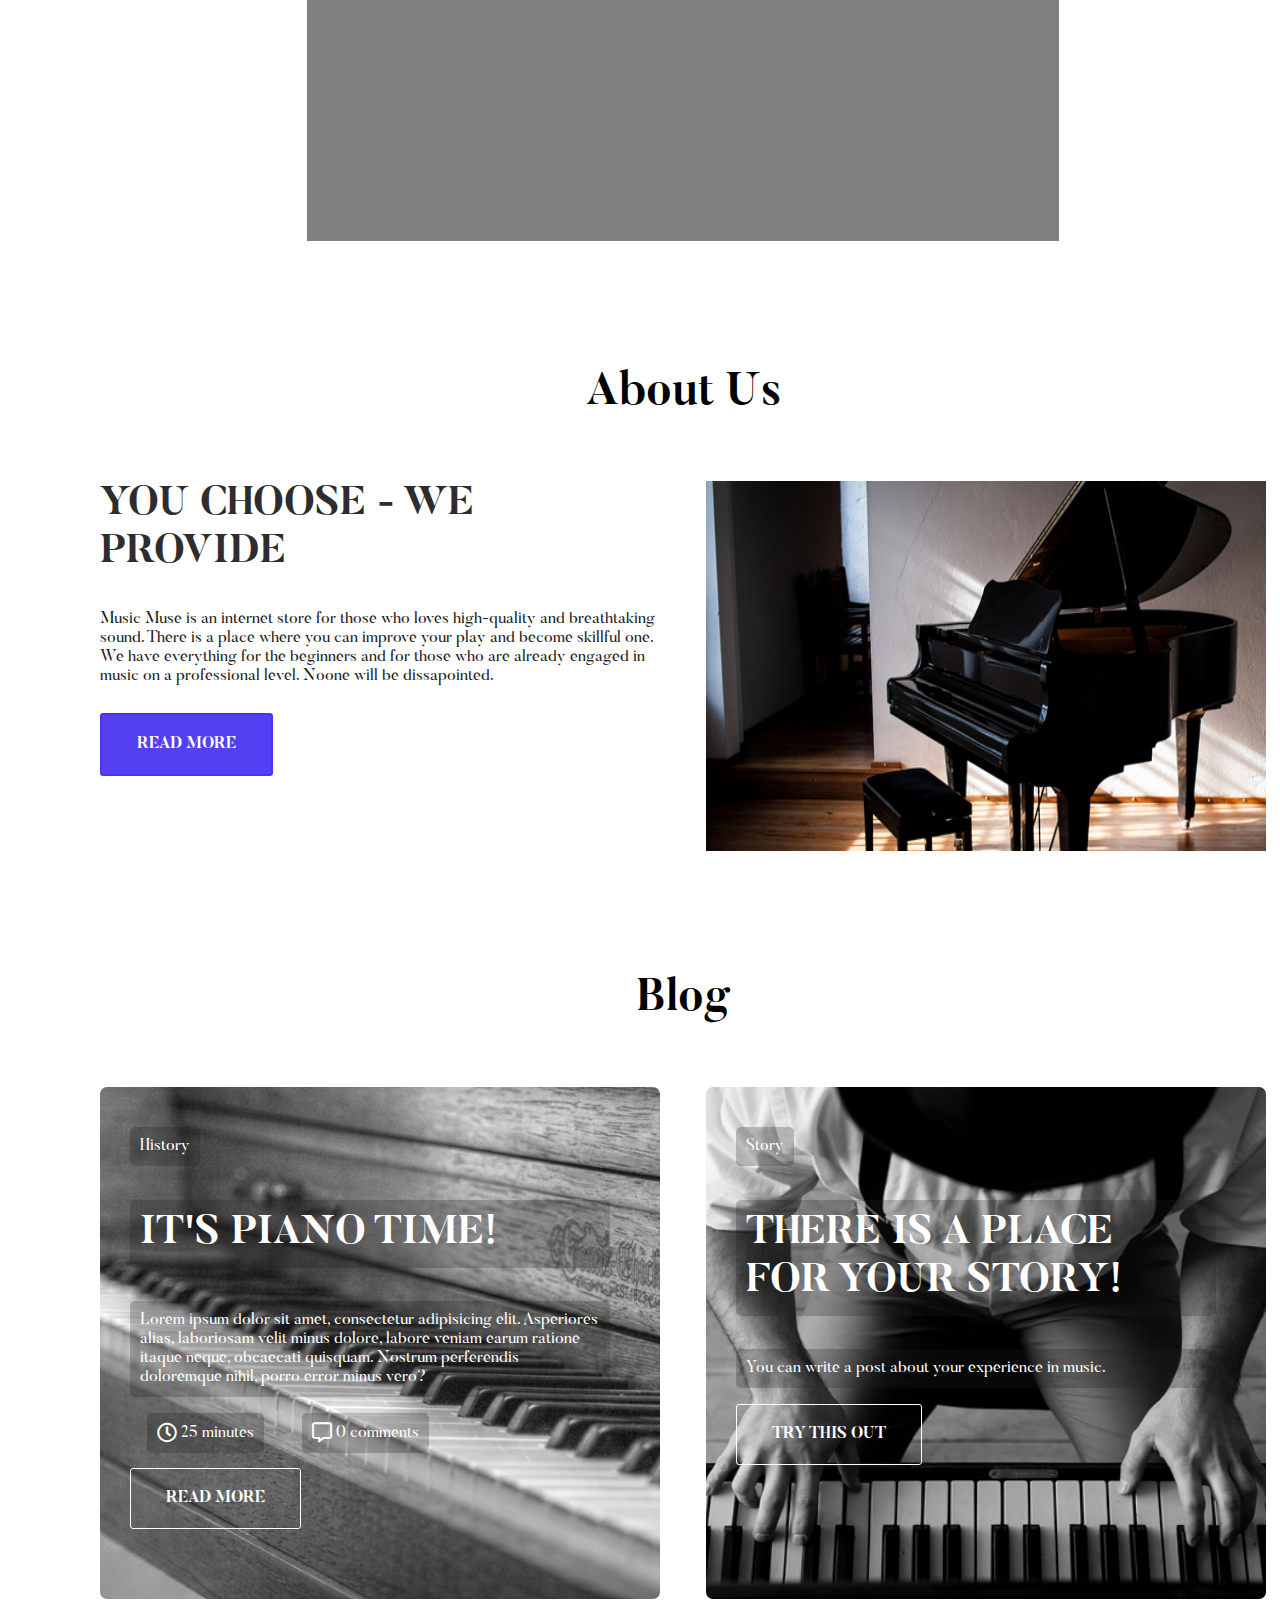
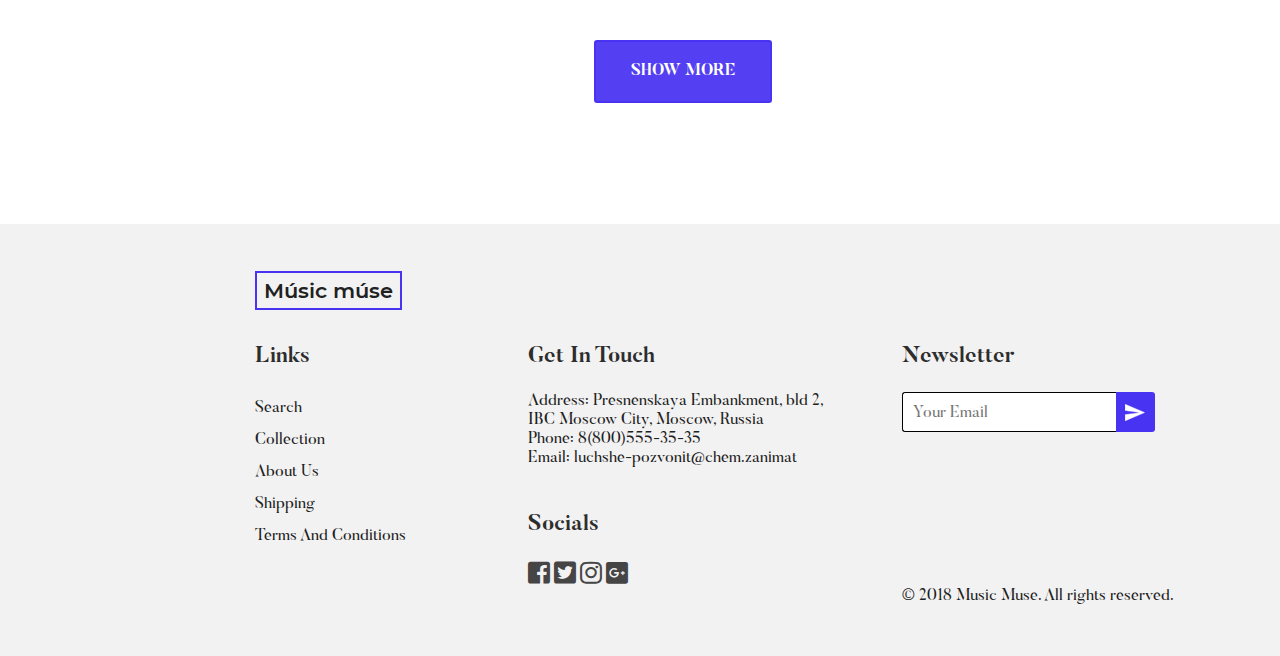
==== commit be90d4fb: "Adding inspirational video from YT" ====
--- a/index.html
+++ b/index.html
@@ -63,7 +63,7 @@
       <div class="main-header__slider">
         <!--slide #1-->
         <p class="slider__msg">Feel the music flow inside</p>
-        <a class="slider__button" href="#video">Watch inspirational video</a>
+        <a class="slider__button" href="#player">Watch inspirational video</a>
 <!--
         <img src="pictures/slider1.jpg" alt="" height="" width="">
         <a href="#video"></a>
@@ -161,7 +161,9 @@
         </section>
         <button class="button-content popul-prod-button_position button">More products</button>
       </section>
-      <video id="video"></video>
+      <iframe id="player" type="text/html" width="752" height="423"
+  src="https://www.youtube.com/embed/oFkfpNK3zQA?rel=0"
+  frameborder="0"></iframe>
       <section id="about">
         <h1 class="sec-title">About Us</h1>
         <article class="about">
--- a/styles/style.css
+++ b/styles/style.css
@@ -465,11 +465,9 @@
 .popul-prod:hover:nth-child(5) {
   background-position: 175px 60px;
 }
-#video {
-  width: 100%;
-  height: 423px;
+#player {
+  margin: 124px 207px 0;
   background-color: gray;
-  margin-top: 124px;
 }
 #blog {
   display: flex;
